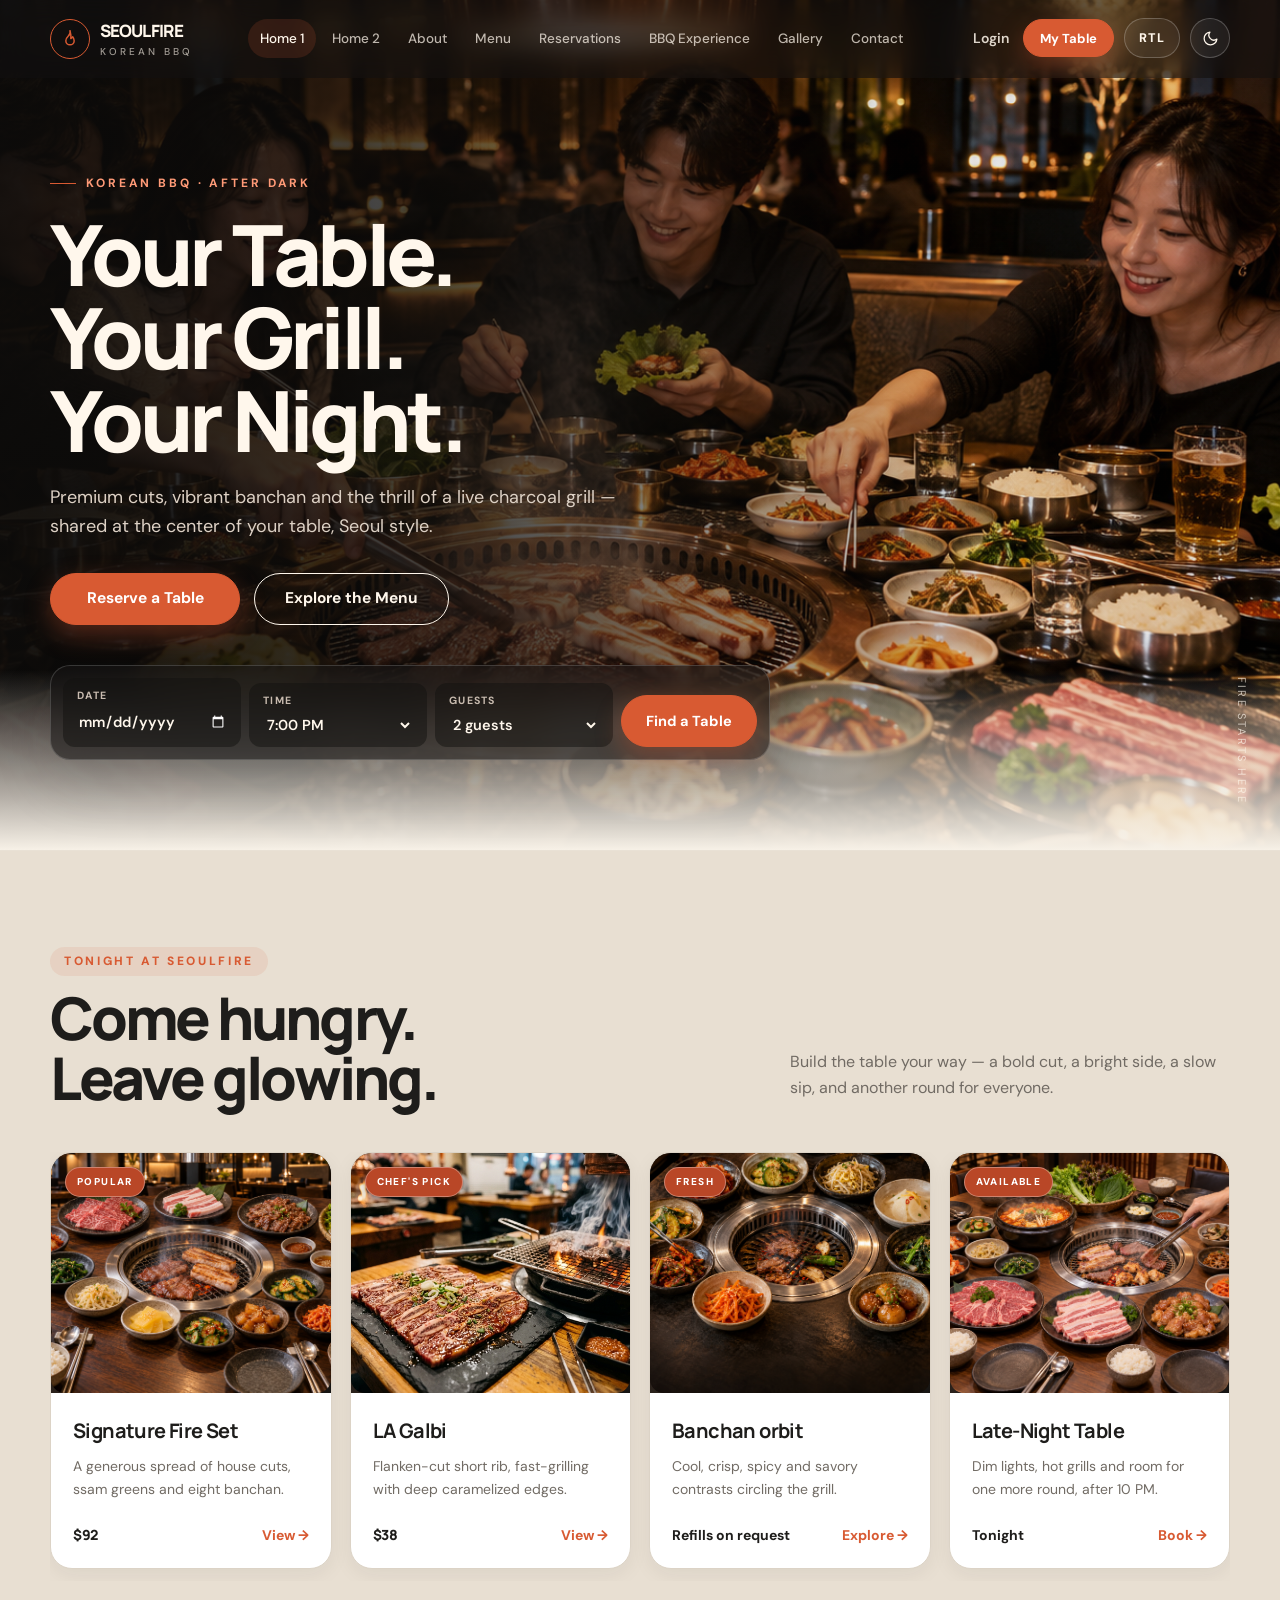
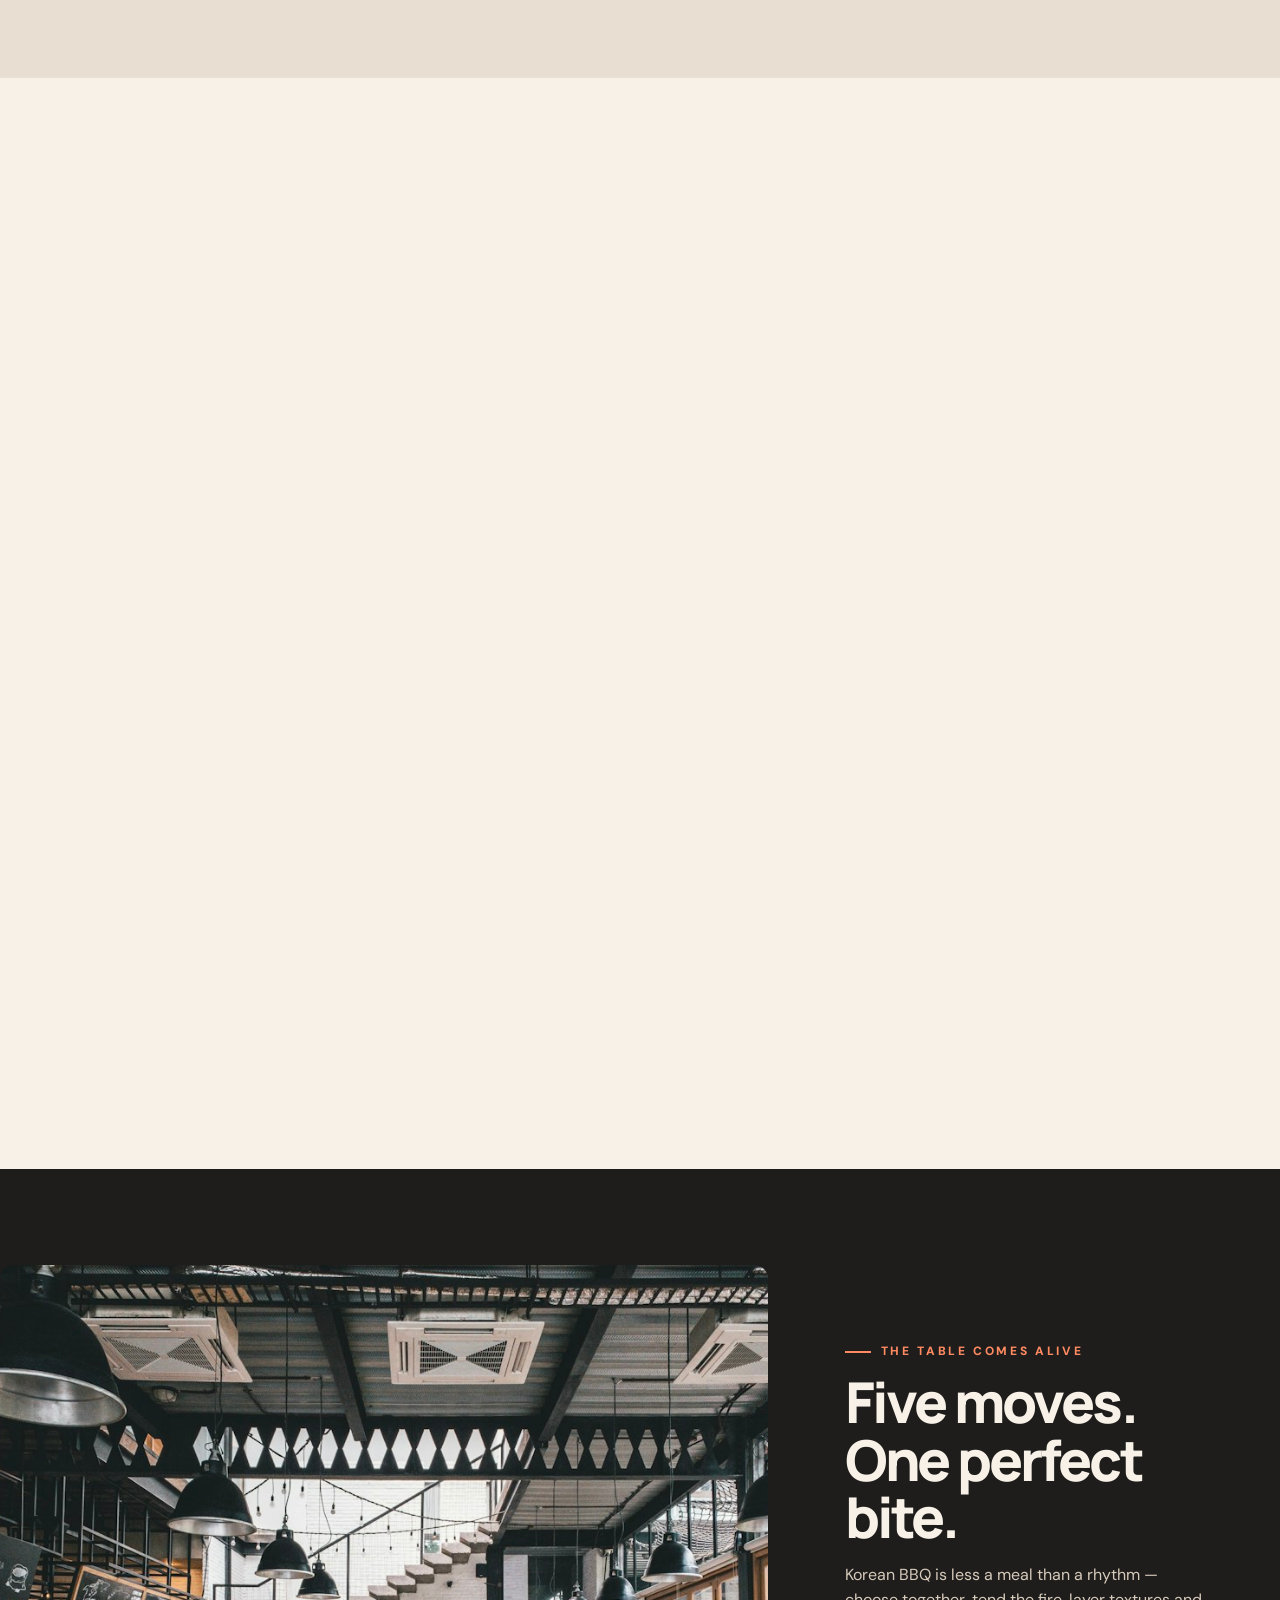
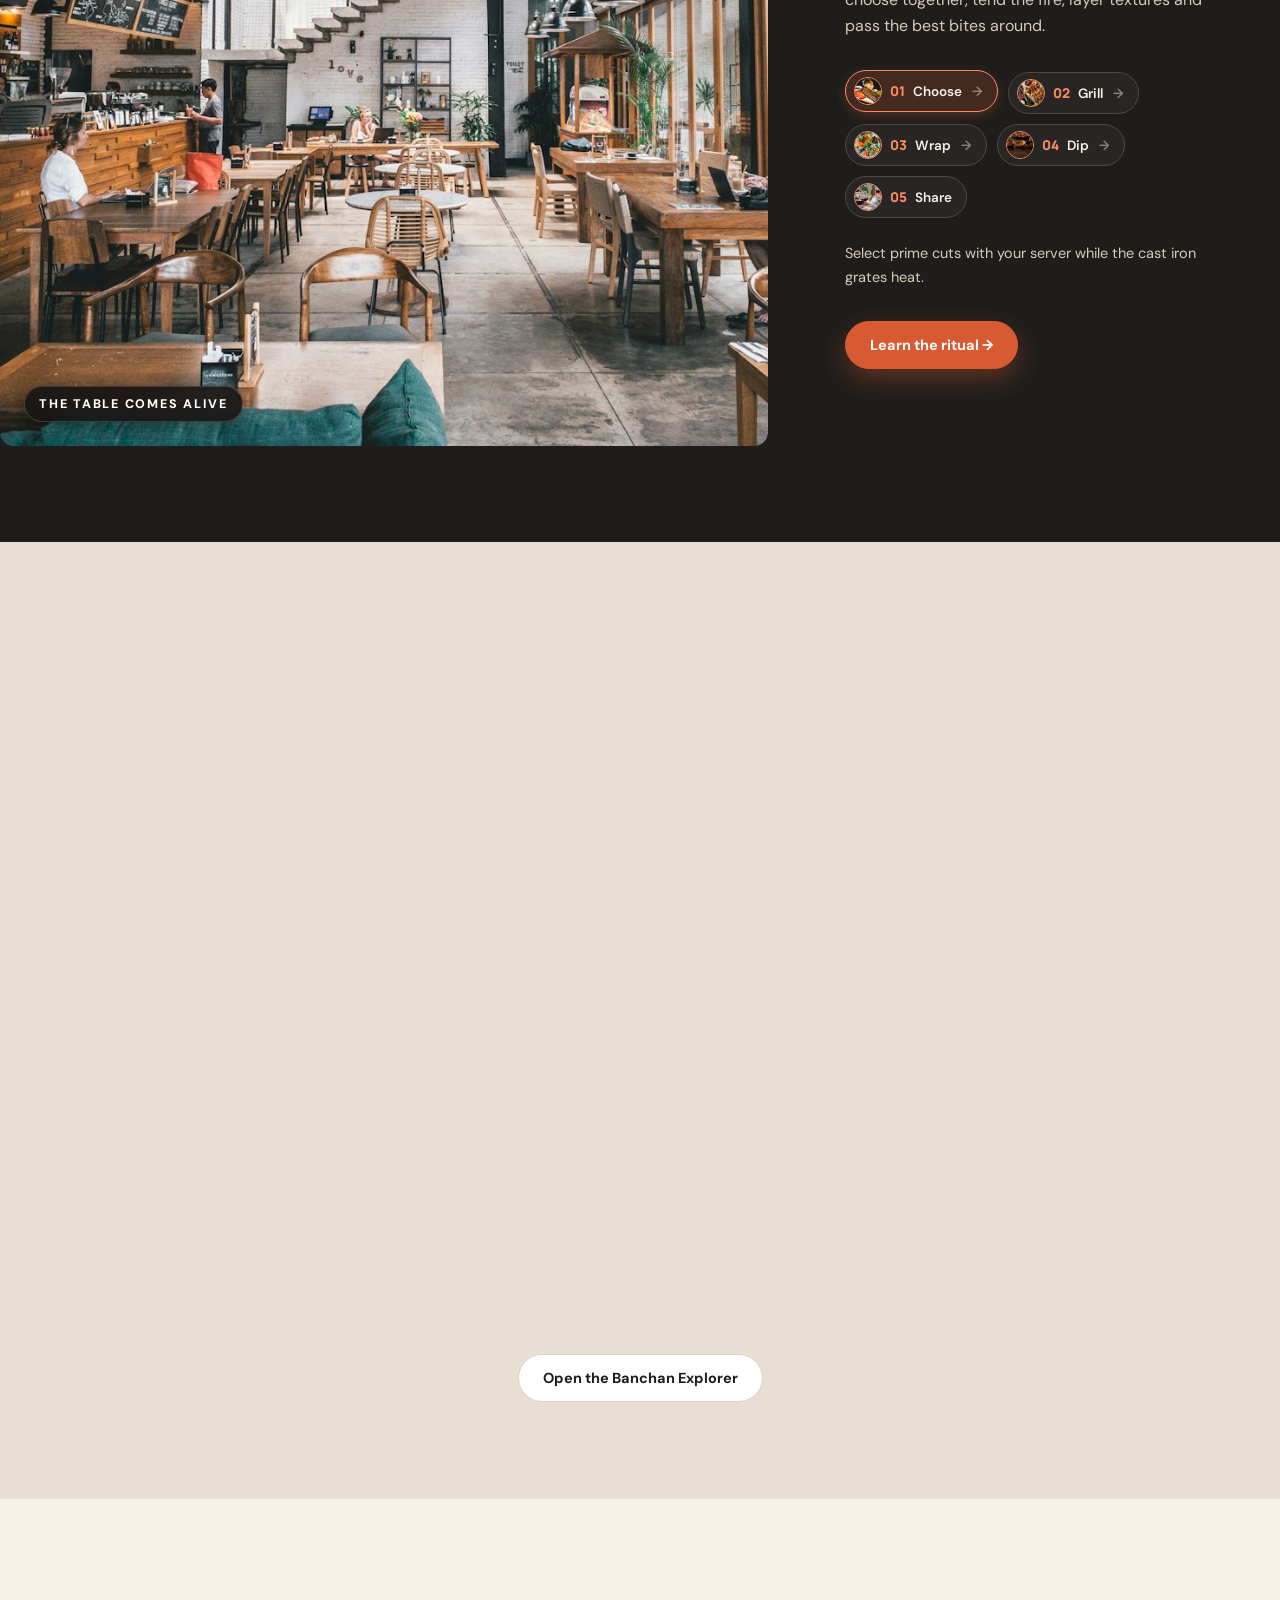
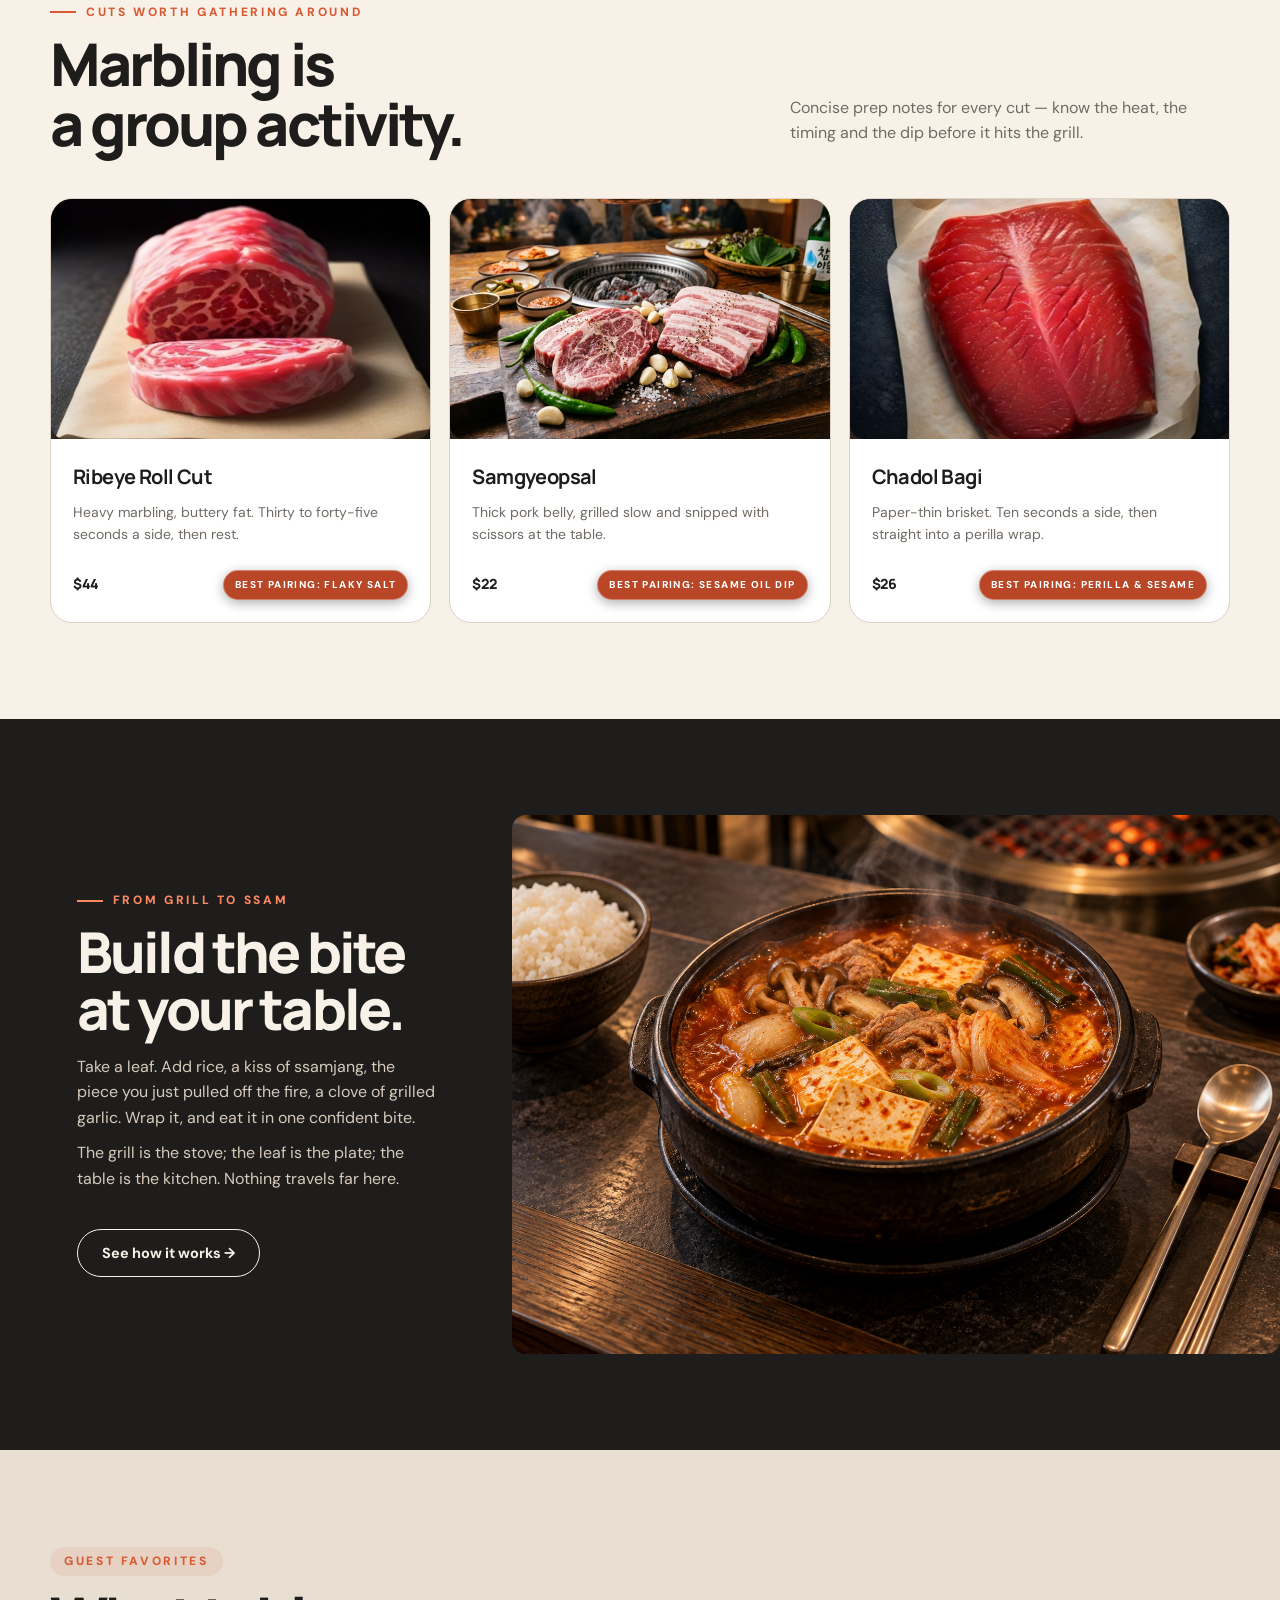
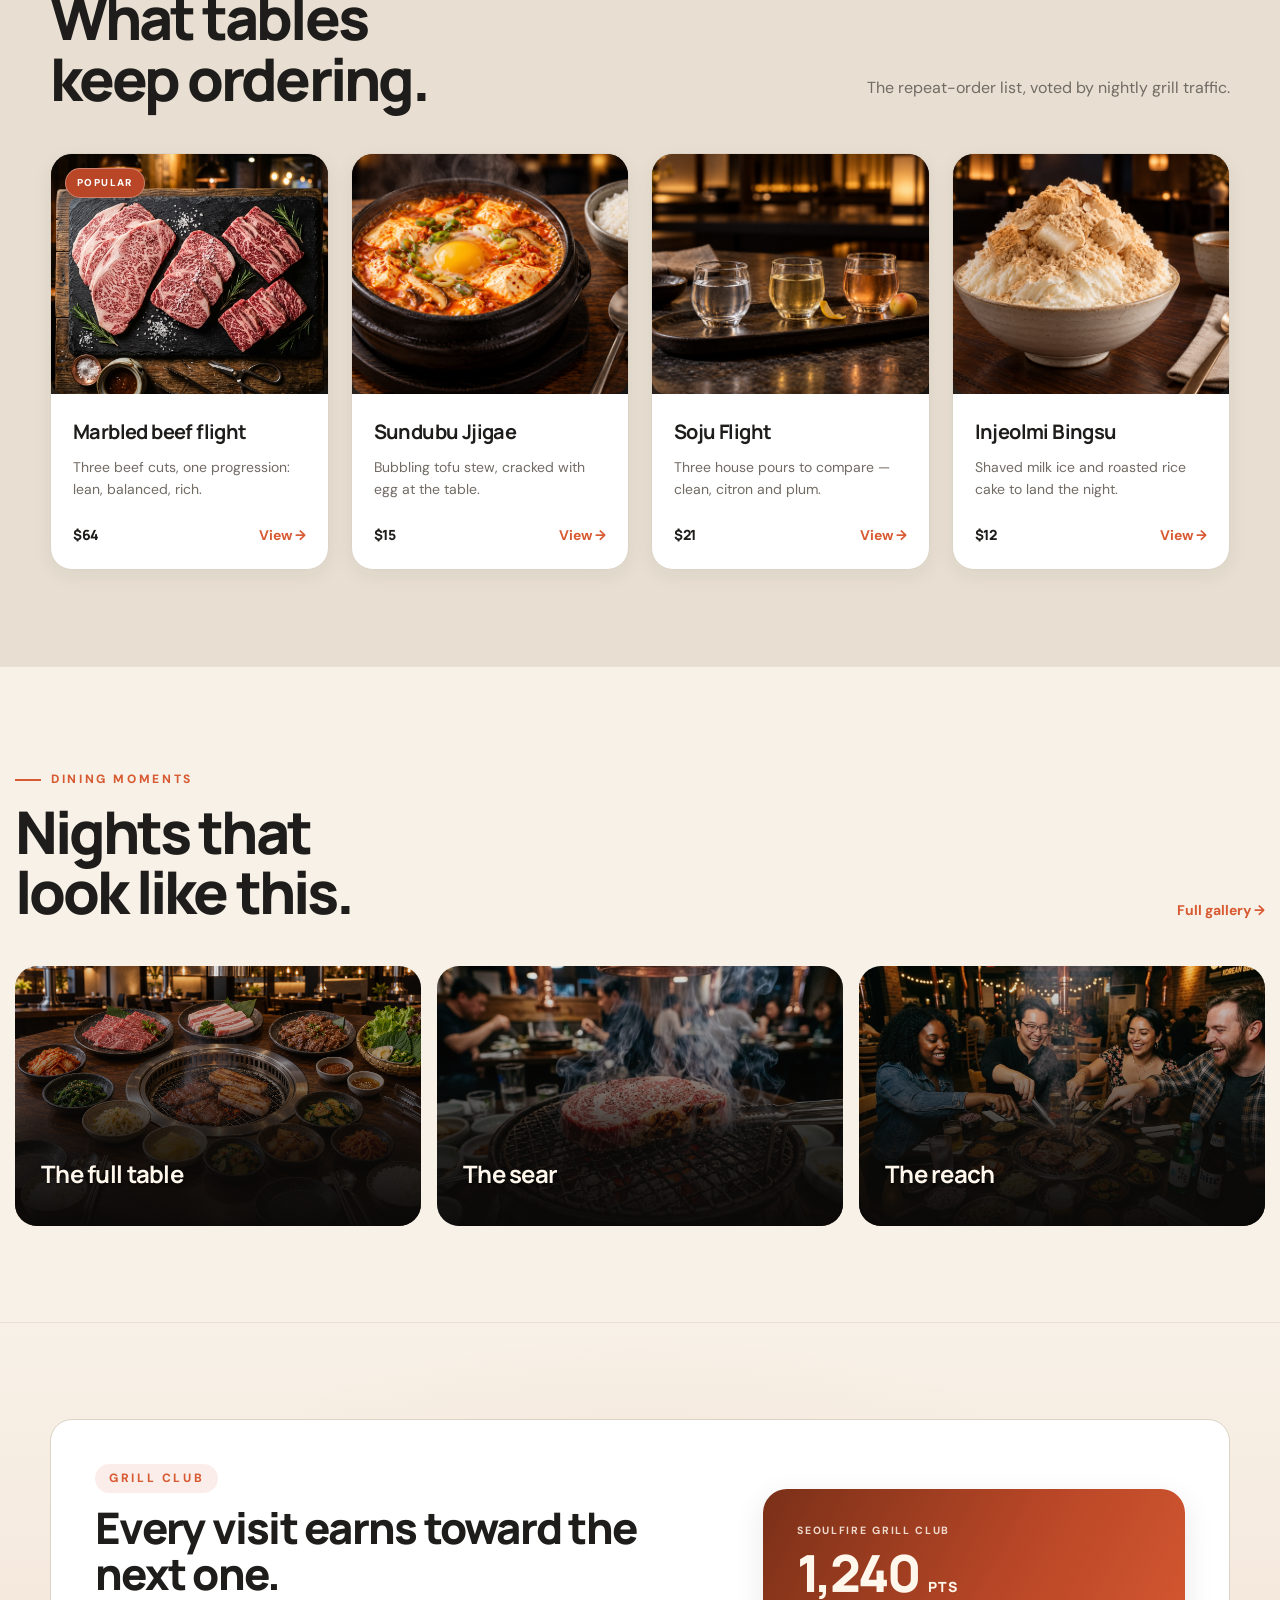
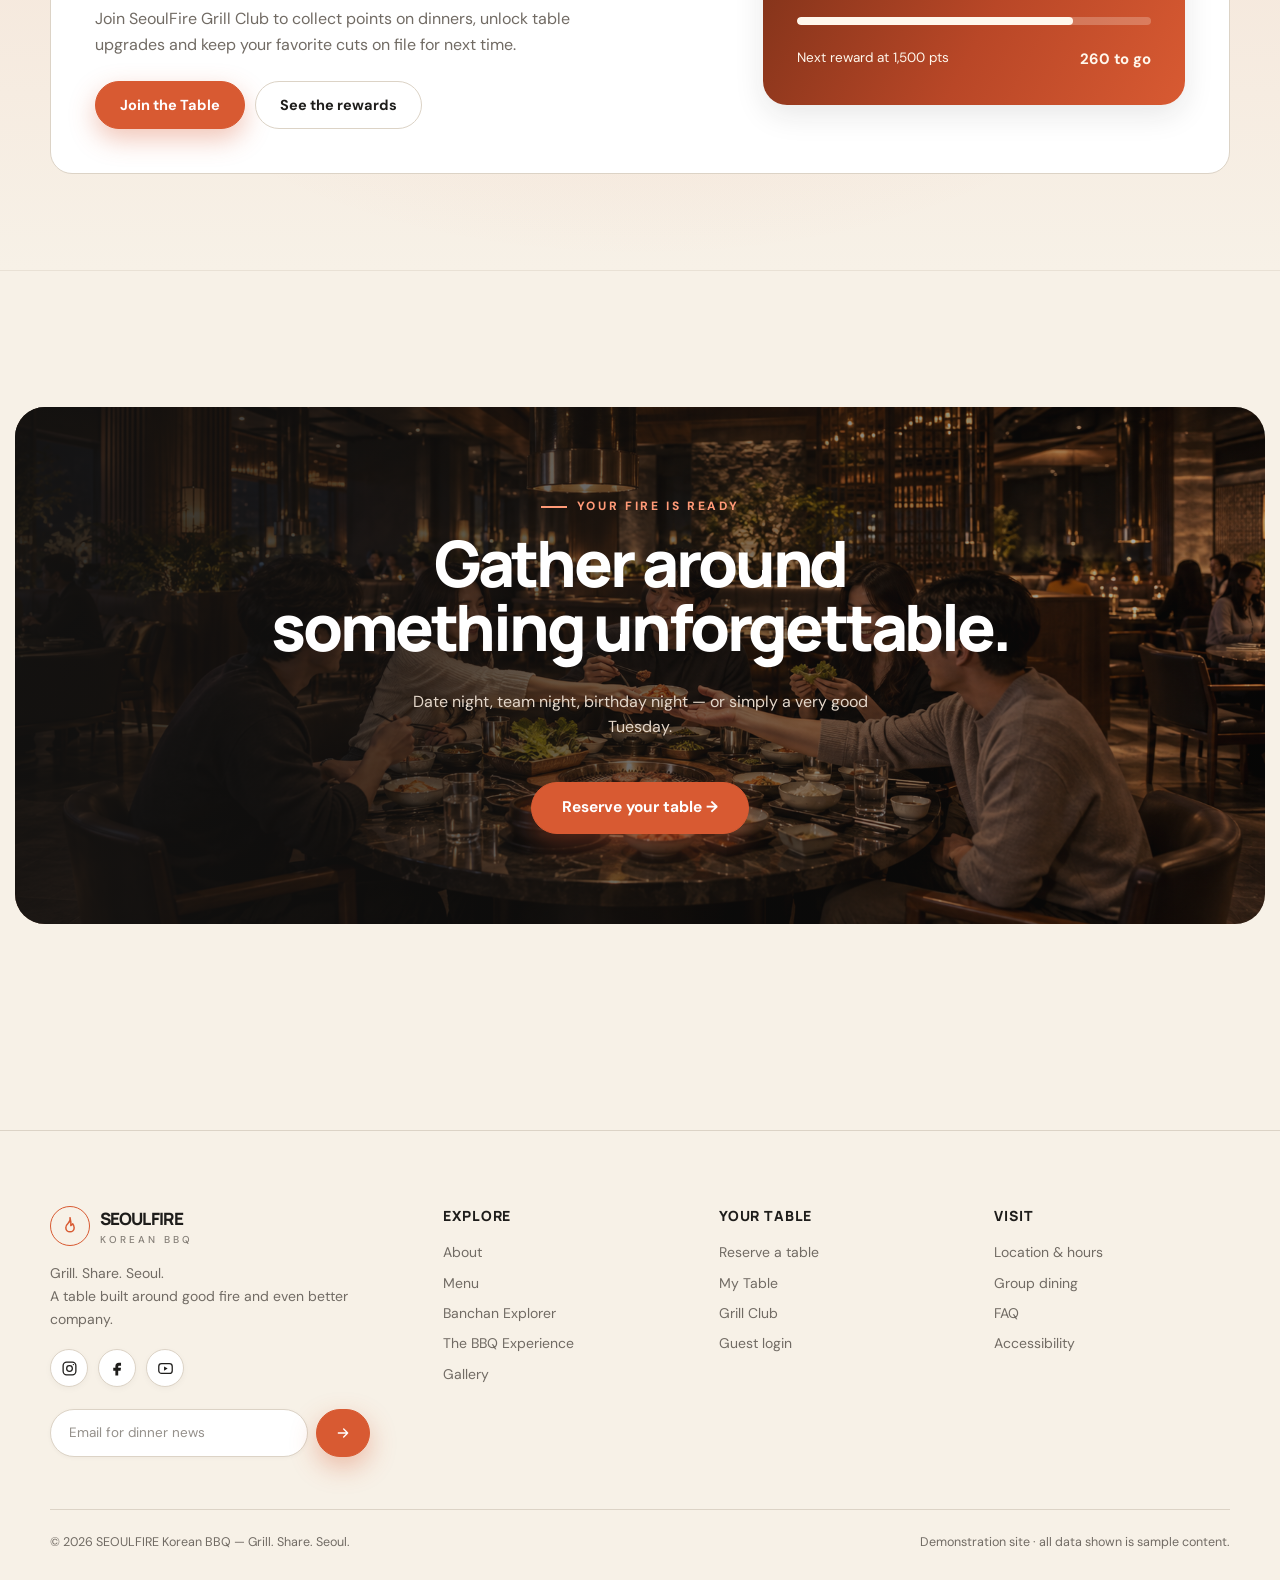
==== index.html @ 813348cc "initial changes committed" ====
<!doctype html>
<html lang="en">

<head>
  <meta charset="utf-8">
  <meta name="viewport" content="width=device-width,initial-scale=1">
  <meta name="theme-color" content="#1E1D1B">
  <title>SEOULFIRE Korean BBQ — Grill. Share. Seoul.</title>
  <meta name="description"
    content="Premium Korean BBQ centered on the fire, the table and the people around it. Reserve your grill table.">
  <meta property="og:title" content="SEOULFIRE Korean BBQ — Your Table. Your Grill. Your Night.">
  <meta property="og:description" content="Premium cuts, vibrant banchan and a live grill at the center of your table.">
  <meta property="og:image" content="assets/images/common/og-cover.jpg">
  <link rel="icon"
    href="data:image/svg+xml,<svg xmlns='http://www.w3.org/2000/svg' viewBox='0 0 100 100'><rect rx='50' width='100' height='100' fill='%231e1d1b'/><text x='50' y='70' font-size='55' text-anchor='middle' fill='%23d85a32'>火</text></svg>">
  <link rel="stylesheet" href="css/main.css">
  <link rel="stylesheet" href="css/header.css">
  <link rel="stylesheet" href="css/buttons.css">
  <link rel="stylesheet" href="css/editorial.css">
  <link rel="stylesheet" href="css/footer.css">
  <link rel="stylesheet" href="css/dark-theme.css">
  <link rel="stylesheet" href="css/rtl.css">
  <link rel="stylesheet" href="css/desktop.css">
  <link rel="stylesheet" href="css/tablet.css">
  <link rel="stylesheet" href="css/mobile.css">
</head>

<body>
  <a class="skip-link" href="#main">Skip to content</a>
  <main id="main">

    <!-- ============ HERO ============ -->
    <section class="hero" style="background-image:url('assets/images/hero/home1.png')">
      <div class="container">
        <div class="hero-content">
          <span class="eyebrow">Korean BBQ · After dark</span>
          <h1>Your Table.<br>Your Grill.<br>Your Night.</h1>
          <p>Premium cuts, vibrant banchan and the thrill of a live charcoal grill — shared at the center of your table,
            Seoul style.</p>
          <div class="hero-buttons">
            <a class="btn btn-primary btn-lg" href="reservations.html">Reserve a Table</a>
            <a class="btn btn-ghost btn-lg" href="menu.html">Explore the Menu</a>
          </div>
          <form class="reserve-bar" action="reservations.html" method="get" aria-label="Quick reservation">
            <label>Date<input type="date" name="date"></label>
            <label>Time<select name="time">
                <option>7:00 PM</option>
                <option>7:30 PM</option>
                <option>8:00 PM</option>
                <option>8:30 PM</option>
                <option>9:00 PM</option>
              </select></label>
            <label>Guests<select name="party">
                <option>2 guests</option>
                <option>3 guests</option>
                <option>4 guests</option>
                <option>6 guests</option>
                <option>8 guests</option>
              </select></label>
            <button class="btn btn-primary" type="submit">Find a Table</button>
          </form>
        </div>
      </div>
      <span class="scroll-note"
        style="position:absolute;right:30px;bottom:46px;writing-mode:vertical-rl;font-size:11px;letter-spacing:.2em;text-transform:uppercase;opacity:.7">Fire
        starts here</span>
    </section>

    <!-- ============ TONIGHT AT SEOULFIRE ============ -->
    <section class="section-alt" id="tonight">
      <div class="container">
        <div class="section-head reveal">
          <div>
            <span class="kicker">Tonight at SeoulFire</span>
            <h2>Come hungry.<br>Leave glowing.</h2>
          </div>
          <p>Build the table your way — a bold cut, a bright side, a slow sip, and another round for everyone.</p>
        </div>
        <div class="rail reveal">
          <article class="card">
            <div class="card-media"><img src="assets/images/home1/tonight-set.jpg" alt="Signature Fire Set on the grill"
                loading="lazy"><span class="badge">Popular</span></div>
            <div class="card-body">
              <h3>Signature Fire Set</h3>
              <p>A generous spread of house cuts, ssam greens and eight banchan.</p>
              <div class="card-meta"><span class="price">$92</span><a class="arrow-link" href="menu.html#sets">View
                  →</a></div>
            </div>
          </article>
          <article class="card">
            <div class="card-media"><img src="assets/images/meat/spec-la-galbi.jpg" alt="LA Galbi short rib"
                loading="lazy"><span class="badge">Chef's pick</span></div>
            <div class="card-body">
              <h3>LA Galbi</h3>
              <p>Flanken-cut short rib, fast-grilling with deep caramelized edges.</p>
              <div class="card-meta"><span class="price">$38</span><a class="arrow-link" href="menu.html#la-galbi">View
                  →</a></div>
            </div>
          </article>
          <article class="card">
            <div class="card-media"><img src="assets/images/pages/orbit.png"
                alt="Banchan orbit around the grill" loading="lazy"><span class="badge">Fresh</span></div>
            <div class="card-body">
              <h3>Banchan orbit</h3>
              <p>Cool, crisp, spicy and savory contrasts circling the grill.</p>
              <div class="card-meta"><span>Refills on request</span><a class="arrow-link"
                  href="menu.html#banchan">Explore →</a></div>
            </div>
          </article>
          <article class="card">
            <div class="card-media"><img src="assets/images/pages/category1_02.png" alt="Late night table set"
                loading="lazy"><span class="badge badge-green">Available</span></div>
            <div class="card-body">
              <h3>Late-Night Table</h3>
              <p>Dim lights, hot grills and room for one more round, after 10 PM.</p>
              <div class="card-meta"><span>Tonight</span><a class="arrow-link" href="reservations.html">Book →</a></div>
            </div>
          </article>
        </div>
      </div>
    </section>

    <!-- ============ CHOOSE YOUR GRILL ============ -->
    <section>
      <div class="container-wide">
        <div class="section-head reveal">
          <div>
            <span class="kicker">Choose your grill</span>
            <h2>Four ways to<br>work the fire.</h2>
          </div>
          <p>Large editorial paths into the menu — pick the lane, we keep the coals coming.</p>
        </div>
        <div class="grid grid-2 reveal" style="gap:16px">
          <a class="tile tile-lg" href="menu.html#beef">
            <img src="assets/images/home1/beef-tile.jpg" alt="Premium beef cuts on a board">
            <div class="tile-body"><span class="badge">Most ordered</span>
              <h3 style="margin-top:10px">Beef</h3>
              <p>LA galbi, ribeye and paper-thin brisket — the cuts people gather around.</p>
            </div>
          </a>
          <a class="tile tile-lg" href="menu.html#pork">
            <img src="assets/images/home1/pork-tile.jpg" alt="Pork belly and collar cuts">
            <div class="tile-body"><span class="badge">Table classic</span>
              <h3 style="margin-top:10px">Pork</h3>
              <p>Thick samgyeopsal, tender moksal and our gochujang-marinated shoulder.</p>
            </div>
          </a>
          <a class="tile" href="menu.html#chicken">
            <img src="assets/images/home1/chicken-seafood.jpg" alt="Marinated chicken thigh">
            <div class="tile-body">
              <h3>Chicken &amp; Seafood</h3>
              <p>Soy-pear chicken and salted shrimp for the pace-changers.</p>
            </div>
          </a>
          <a class="tile" href="menu.html#sets">
            <img src="assets/images/home1/sets-tile.jpg" alt="Family BBQ set spread">
            <div class="tile-body">
              <h3>BBQ Sets</h3>
              <p>Cover the whole table in one move — sets for two through ten.</p>
            </div>
          </a>
        </div>
      </div>
    </section>

    <!-- ============ THE TABLE COMES ALIVE ============ -->
    <section class="editorial" id="table-alive-section">
      <div class="editorial-media">
        <img id="table-alive-img" src="assets/images/home1/table-alive.jpg"
          alt="The table comes alive — guests grilling together around a shared table" loading="lazy">
        <div class="editorial-badge">
          <span class="badge badge-gold" id="table-alive-badge">The Table Comes Alive</span>
        </div>
      </div>
      <div class="editorial-copy">
        <span class="kicker">The table comes alive</span>
        <h2>Five moves.<br>One perfect bite.</h2>
        <p>Korean BBQ is less a meal than a rhythm — choose together, tend the fire, layer textures and pass the best
          bites around.</p>
        <div class="steps-flow" role="tablist" aria-label="Five moves of Korean BBQ">
          <button type="button" class="step-chip active" data-img="assets/images/home1/step-01-choose.jpg" data-badge="01 · Choose Your Cuts" aria-label="Move 1: Choose">
            <img src="assets/images/home1/step-01-choose.jpg" class="step-chip-thumb" alt="Choose">
            <b>01</b>Choose
          </button>
          <button type="button" class="step-chip" data-img="assets/images/home1/step-02-grill.jpg" data-badge="02 · Grill on the Fire" aria-label="Move 2: Grill">
            <img src="assets/images/home1/step-02-grill.jpg" class="step-chip-thumb" alt="Grill">
            <b>02</b>Grill
          </button>
          <button type="button" class="step-chip" data-img="assets/images/home1/step-03-wrap.jpg" data-badge="03 · Build Your Ssam" aria-label="Move 3: Wrap">
            <img src="assets/images/home1/step-03-wrap.jpg" class="step-chip-thumb" alt="Wrap">
            <b>03</b>Wrap
          </button>
          <button type="button" class="step-chip" data-img="assets/images/pages/House%20Sauces.png" data-badge="04 · House Dipping Sauces" aria-label="Move 4: Dip">
            <img src="assets/images/pages/House%20Sauces.png" class="step-chip-thumb" alt="House dipping sauces">
            <b>04</b>Dip
          </button>
          <button type="button" class="step-chip" data-img="assets/images/home1/step-05-share.jpg" data-badge="05 · Share the Feast" aria-label="Move 5: Share">
            <img src="assets/images/home1/step-05-share.jpg" class="step-chip-thumb" alt="Share">
            <b>05</b>Share
          </button>
        </div>
        <p class="ritual-step-caption" id="table-alive-caption" style="margin-top:16px;font-size:14.5px;color:#D6CABB;min-height:22px">
          Select prime cuts with your server while the cast iron grates heat.
        </p>
        <div style="margin-top:22px"><a class="btn btn-primary" href="experience.html">Learn the ritual →</a></div>
      </div>
    </section>

    <!-- ============ MEET THE BANCHAN ============ -->
    <section class="section-alt" id="banchan-teaser">
      <div class="container">
        <div class="section-head reveal">
          <div>
            <span class="kicker">Meet the banchan</span>
            <h2>Small dishes.<br>Big conversation.</h2>
          </div>
          <p>Every side changes the next bite — refresh, contrast, layer, and return to the grill.</p>
        </div>
        <div class="grid banchan-grid reveal">
          <a class="tile banchan-feature" href="menu.html#banchan">
            <img src="assets/images/banchan/banchan-big.jpg" alt="Napa kimchi in a ceramic dish">
            <div class="tile-body">
              <h3>Kimchi, three ferments</h3>
              <p>Napa, radish and cucumber — bright, deep and alive.</p>
            </div>
          </a>
          <a class="tile" href="menu.html#banchan">
            <img src="assets/images/banchan/banchan-greens.jpg" alt="Sesame spinach side dish">
            <div class="tile-body">
              <h3>Sesame greens</h3>
              <p>Toasty, mellow, quietly essential.</p>
            </div>
          </a>
          <a class="tile" href="menu.html#banchan">
            <img src="assets/images/banchan/banchan-radish.jpg" alt="Pickled radish cubes">
            <div class="tile-body">
              <h3>Pickled radish</h3>
              <p>The cold reset between cuts.</p>
            </div>
          </a>
          <a class="tile banchan-wide" href="menu.html#banchan">
            <img src="assets/images/pages/ssam_greens_sauces.png" alt="Ssam greens and house sauces board">
            <div class="tile-body">
              <h3>Ssam greens &amp; house sauces</h3>
              <p>Red leaf, perilla, ssamjang and sesame oil — the wrap station lives at your table.</p>
            </div>
          </a>
        </div>
        <div style="text-align:center;margin-top:34px"><a class="btn btn-outline" href="menu.html#banchan">Open the
            Banchan Explorer</a></div>
      </div>
    </section>

    <!-- ============ CUTS WORTH GATHERING AROUND ============ -->
    <section>
      <div class="container">
        <div class="section-head reveal">
          <div>
            <span class="kicker">Cuts worth gathering around</span>
            <h2>Marbling is<br>a group activity.</h2>
          </div>
          <p>Concise prep notes for every cut — know the heat, the timing and the dip before it hits the grill.</p>
        </div>
        <div class="grid grid-3 reveal">
          <a class="card" href="menu.html#ribeye">
            <div class="card-media"><img src="assets/images/home1/cut-ribeye.jpg"
                alt="Ribeye roll cut with heavy marbling" loading="lazy"></div>
            <div class="card-body">
              <h3>Ribeye Roll Cut</h3>
              <p>Heavy marbling, buttery fat. Thirty to forty-five seconds a side, then rest.</p>
              <div class="card-meta"><span class="price">$44</span><span class="badge">Best pairing: flaky salt</span>
              </div>
            </div>
          </a>
          <a class="card" href="menu.html#samgyeopsal">
            <div class="card-media"><img src="assets/images/home1/cut-belly.jpg" alt="Thick cut pork belly"
                loading="lazy"></div>
            <div class="card-body">
              <h3>Samgyeopsal</h3>
              <p>Thick pork belly, grilled slow and snipped with scissors at the table.</p>
              <div class="card-meta"><span class="price">$22</span><span class="badge">Best pairing: sesame oil
                  dip</span></div>
            </div>
          </a>
          <a class="card" href="menu.html#chadol">
            <div class="card-media"><img src="assets/images/home1/cut-chadol.jpg" alt="Paper thin beef brisket"
                loading="lazy"></div>
            <div class="card-body">
              <h3>Chadol Bagi</h3>
              <p>Paper-thin brisket. Ten seconds a side, then straight into a perilla wrap.</p>
              <div class="card-meta"><span class="price">$26</span><span class="badge">Best pairing: perilla &amp;
                  sesame</span></div>
            </div>
          </a>
        </div>
      </div>
    </section>

    <!-- ============ FROM GRILL TO SSAM ============ -->
    <section class="editorial flip">
      <div class="editorial-media"><img src="assets/images/pages/One_Pot_per_Table.png"
          alt="One pot served at the center of a Korean BBQ table" loading="lazy"></div>
      <div class="editorial-copy">
        <span class="kicker">From grill to ssam</span>
        <h2>Build the bite<br>at your table.</h2>
        <p>Take a leaf. Add rice, a kiss of ssamjang, the piece you just pulled off the fire, a clove of grilled garlic.
          Wrap it, and eat it in one confident bite.</p>
        <p>The grill is the stove; the leaf is the plate; the table is the kitchen. Nothing travels far here.</p>
        <div style="margin-top:28px"><a class="btn btn-ghost" href="experience.html">See how it works →</a></div>
      </div>
    </section>

    <!-- ============ GUEST FAVORITES ============ -->
    <section class="section-alt" id="favorites">
      <div class="container">
        <div class="section-head reveal">
          <div>
            <span class="kicker">Guest favorites</span>
            <h2>What tables<br>keep ordering.</h2>
          </div>
          <p>The repeat-order list, voted by nightly grill traffic.</p>
        </div>
        <div class="grid grid-4 reveal">
          <article class="card">
            <div class="card-media"><img src="assets/images/home1/fav-beef.jpg" alt="Grilled marbled beef"
                loading="lazy"><span class="badge">Popular</span></div>
            <div class="card-body">
              <h3>Marbled beef flight</h3>
              <p>Three beef cuts, one progression: lean, balanced, rich.</p>
              <div class="card-meta"><span class="price">$64</span><a class="arrow-link" href="menu.html#beef">View
                  →</a></div>
            </div>
          </article>
          <article class="card">
            <div class="card-media"><img src="assets/images/pages/sundubu_Jjigae.png" alt="Bubbling sundubu jjigae"
                loading="lazy"></div>
            <div class="card-body">
              <h3>Sundubu Jjigae</h3>
              <p>Bubbling tofu stew, cracked with egg at the table.</p>
              <div class="card-meta"><span class="price">$15</span><a class="arrow-link" href="menu.html#soups">View
                  →</a></div>
            </div>
          </article>
          <article class="card">
            <div class="card-media"><img src="assets/images/pages/Soj_ Flight.png" alt="Soju flight and makgeolli"
                loading="lazy"></div>
            <div class="card-body">
              <h3>Soju Flight</h3>
              <p>Three house pours to compare — clean, citron and plum.</p>
              <div class="card-meta"><span class="price">$21</span><a class="arrow-link" href="menu.html#drinks">View
                  →</a></div>
            </div>
          </article>
          <article class="card">
            <div class="card-media"><img src="assets/images/pages/Injeolmi_Bingsu.png" alt="Injeolmi bingsu shaved ice"
                loading="lazy"></div>
            <div class="card-body">
              <h3>Injeolmi Bingsu</h3>
              <p>Shaved milk ice and roasted rice cake to land the night.</p>
              <div class="card-meta"><span class="price">$12</span><a class="arrow-link" href="menu.html#desserts">View
                  →</a></div>
            </div>
          </article>
        </div>
      </div>
    </section>

    <!-- ============ DINING MOMENTS ============ -->
    <section>
      <div class="container-wide">
        <div class="section-head reveal">
          <div>
            <span class="kicker">Dining moments</span>
            <h2>Nights that<br>look like this.</h2>
          </div>
          <a class="arrow-link" href="gallery.html">Full gallery →</a>
        </div>
        <div class="grid grid-3 reveal" style="gap:16px">
          <a class="tile" href="gallery.html"><img src="assets/images/pages/full_table.png"
              alt="Overhead communal feast">
            <div class="tile-body">
              <h3>The full table</h3>
            </div>
          </a>
          <a class="tile" href="gallery.html"><img src="assets/images/pages/the_sear.png"
              alt="Macro sear on the grill">
            <div class="tile-body">
              <h3>The sear</h3>
            </div>
          </a>
          <a class="tile" href="gallery.html"><img src="assets/images/pages/the_reach.png"
              alt="Friends reaching toward the grill">
            <div class="tile-body">
              <h3>The reach</h3>
            </div>
          </a>
        </div>
      </div>
    </section>

    <!-- ============ LOYALTY TEASER ============ -->
    <section class="section-highlight" id="loyalty-teaser">
      <div class="container">
        <div class="panel reveal"
          style="display:grid;grid-template-columns:1.2fr .8fr;gap:36px;align-items:center;padding:44px">
          <div>
            <span class="kicker">Grill Club</span>
            <h2 style="font:800 clamp(1.8rem,3.4vw,2.9rem)/1.05 'Manrope';letter-spacing:-.04em;margin:12px 0 10px">
              Every visit earns toward the next one.</h2>
            <p style="color:var(--muted);max-width:480px;margin:0">Join SeoulFire Grill Club to collect points on
              dinners, unlock table upgrades and keep your favorite cuts on file for next time.</p>
            <div style="display:flex;gap:10px;margin-top:24px;flex-wrap:wrap">
              <a class="btn btn-primary" href="register.html">Join the Table</a>
              <a class="btn btn-outline" href="dashboard.html#loyalty">See the rewards</a>
            </div>
          </div>
          <div class="loyalty-card" style="background:linear-gradient(118deg,#7A3018,#B94727 55%,#D85A32)">
            <small>SeoulFire Grill Club</small>
            <div class="pts">1,240 <span style="font-size:14px;letter-spacing:.08em">PTS</span></div>
            <div class="tier-meter" style="margin-top:18px"><i style="width:78%"></i></div>
            <div class="row"><span>Next reward at 1,500 pts</span><b>260 to go</b></div>
          </div>
        </div>
      </div>
    </section>

    <!-- ============ FULL-WIDTH CTA ============ -->
    <section>
      <div class="cta"
        style="margin:40px auto 0;width:min(1320px,calc(100% - 30px));border-radius:30px;padding:90px 7%;color:#fff;position:relative;isolation:isolate;background:url('assets/images/cta/hero-cta.png') center/cover">
        <div
          style="position:absolute;inset:0;z-index:-1;background:linear-gradient(90deg,rgba(19,18,17,.9),rgba(19,18,17,.3))">
        </div>
        <span class="kicker" style="color:#FF9A77">Your fire is ready</span>
        <h2 style="font:800 clamp(2.2rem,5vw,4.4rem)/1 'Manrope';letter-spacing:-.05em;margin:14px 0">Gather
          around<br>something unforgettable.</h2>
        <p style="max-width:500px;color:#E4D7CA">Date night, team night, birthday night — or simply a very good Tuesday.
        </p>
        <a class="btn btn-primary btn-lg" href="reservations.html" style="margin-top:26px">Reserve your table →</a>
      </div>
    </section>

  </main>
  <script src="js/data.js"></script>
  <script src="js/main.js"></script>
</body>

</html>
---- css/main.css ----
/* ==========================================================================
   SEOULFIRE Korean BBQ — main.css
   Tokens, base, header, buttons, badges, cards, heroes, sections, forms,
   footer, dashboard shell, auth shell, gallery, lightbox.
   Page-specific styles live in their own css files.
   ========================================================================== */

@import url('https://fonts.googleapis.com/css2?family=DM+Sans:ital,opsz,wght@0,9..40,100..1000;1,9..40,100..1000&family=Manrope:wght@500;600;700;800&display=swap');

/* ---------------- tokens ---------------- */
:root {
  --charcoal: #1E1D1B;
  --ember: #D85A32;
  --ember-hover: #B94727;
  --cream: #F7F1E7;
  --stone: #E8DFD2;
  --warm-gray: #716B64;
  --white: #FFFFFF;

  --bg: var(--cream);
  --surface: var(--stone);
  --card: #FFFFFF;
  --ink: var(--charcoal);
  --muted: var(--warm-gray);
  --line: #DCD3C6;
  --line-soft: #E9E1D5;
  --flame: #FF8A61;

  --radius: 22px;
  --radius-sm: 14px;
  --shadow: 0 24px 60px rgba(30, 29, 27, .14);
  --shadow-sm: 0 10px 30px rgba(30, 29, 27, .10);
  --nav-h: 78px;
  --ease: cubic-bezier(.22, .8, .28, 1);
}

body.dark {
  --bg: #11100F;
  --surface: #1D1A17;
  --card: #1C1916;
  --ink: #FFF7EC;
  --muted: #D3C8BD;
  --line: #3D362F;
  --line-soft: #302A24;
  --shadow: 0 24px 60px rgba(0, 0, 0, .5);
  --shadow-sm: 0 10px 30px rgba(0, 0, 0, .4);
  color-scheme: dark;
}

/* ---------------- base ---------------- */
* { box-sizing: border-box; }
html { scroll-behavior: smooth; }
[id] { scroll-margin-top: calc(var(--nav-h) + 20px); }
body {
  margin: 0;
  background: var(--bg);
  color: var(--ink);
  font-family: 'DM Sans', system-ui, sans-serif;
  line-height: 1.6;
  -webkit-font-smoothing: antialiased;
}
img, svg { max-width: 100%; display: block; }
main img { border-radius: var(--radius-sm); }
a { color: inherit; text-decoration: none; }
button, input, select, textarea { font: inherit; }
h1, h2, h3, h4 { font-family: 'Manrope', sans-serif; letter-spacing: -.03em; }
.container { width: min(1180px, calc(100% - 40px)); margin: auto; }
.container-wide { width: min(1320px, calc(100% - 30px)); margin: auto; }
.skip-link {
  position: absolute; left: -9999px; top: 0; z-index: 100;
  background: var(--charcoal); color: #fff; padding: 10px 16px; border-radius: 0 0 10px 0;
}
.skip-link:focus { left: 0; }

/* ---------------- header ---------------- */
.nav {
  position: fixed; inset: 0 0 auto; z-index: 60; height: var(--nav-h);
  display: flex; align-items: center;
  background: rgba(19, 18, 17, .55);
  backdrop-filter: blur(14px); -webkit-backdrop-filter: blur(14px);
  border-bottom: 1px solid transparent;
  color: #FFF7EC;
  transition: background .3s var(--ease), border-color .3s var(--ease), height .3s var(--ease);
}
.nav.scrolled {
  background: rgba(19, 18, 17, .92);
  border-bottom-color: rgba(255, 255, 255, .08);
  height: 66px;
}
body.dash-page .nav,
body.auth-page .nav { position: sticky; }
.nav .container { display: flex; align-items: center; gap: 22px; }
.brand { display: flex; align-items: center; gap: 10px; font-family: 'Manrope'; font-weight: 800; font-size: 17px; letter-spacing: -.04em; white-space: nowrap; color: #FFF7EC; }
.brand small { display: block; font-family: 'DM Sans'; font-weight: 500; font-size: 10px; letter-spacing: .3em; text-transform: uppercase; opacity: .6; }
.brand-mark {
  width: 40px; height: 40px; border: 1.5px solid var(--ember); border-radius: 50%;
  display: grid; place-items: center; color: var(--ember); flex: none;
}
.brand-mark svg { width: 20px; height: 20px; }
.links { display: flex; gap: 4px; margin: auto; font-size: 13.5px; font-weight: 500; }
.links a { opacity: .72; padding: 9px 12px; border-radius: 99px; transition: .2s; }
.links a:hover { opacity: 1; color: var(--flame); }
.links a.active { opacity: 1; color: #FFF7EC; background: rgba(216, 90, 50, .16); }
.actions { display: flex; align-items: center; gap: 10px; flex: none; }
.login-link { font-weight: 600; font-size: 14px; padding: 9px 4px; opacity: .85; }
.login-link:hover { opacity: 1; color: var(--flame); }
.icon-btn {
  border: 1px solid rgba(255, 255, 255, .22); background: rgba(255, 255, 255, .06);
  color: inherit; border-radius: 50%; width: 40px; height: 40px; flex: none;
  display: grid; place-items: center; cursor: pointer; transition: .2s;
}
.icon-btn:hover { border-color: var(--ember); color: var(--flame); }
.icon-btn svg { width: 17px; height: 17px; }
.menu-btn { display: none; }
.mobile-menu-actions { display: none; }

/* mobile nav drawer */
.links.open {
  display: flex; position: absolute; top: var(--nav-h); left: 0; right: 0;
  background: rgba(19, 18, 17, .98); backdrop-filter: blur(20px);
  padding: 18px 26px 26px; flex-direction: column; gap: 2px;
  border-bottom: 1px solid rgba(255, 255, 255, .08); box-shadow: var(--shadow);
}
.links.open a { padding: 12px 10px; font-size: 15px; border-radius: 12px; }

/* ---------------- buttons ---------------- */
.btn {
  display: inline-flex; align-items: center; justify-content: center; gap: 9px;
  border: 1.5px solid transparent; border-radius: 999px; padding: 0 24px;
  height: 48px; min-height: 48px; box-sizing: border-box;
  font-weight: 700; font-size: 14.5px; cursor: pointer; transition: .22s var(--ease);
  line-height: 1; white-space: nowrap; text-decoration: none;
}
.btn svg { width: 16px; height: 16px; flex: none; }
.btn-primary { background: var(--ember); border-color: var(--ember); color: #fff; box-shadow: 0 10px 26px rgba(216, 90, 50, .35); }
.btn-primary:hover { background: var(--ember-hover); border-color: var(--ember-hover); transform: translateY(-2px); box-shadow: 0 14px 30px rgba(185, 71, 39, .4); }
.btn-ghost { border-color: currentColor; background: transparent; color: inherit; }
.btn-ghost:hover { background: rgba(255, 255, 255, .08); transform: translateY(-2px); }
.btn-dark { background: var(--charcoal); border-color: var(--charcoal); color: var(--cream); }
body.dark .btn-dark { background: var(--card); color: var(--ink); border-color: var(--line); }
.btn-light { background: var(--cream); border-color: var(--cream); color: var(--charcoal); }
.btn-light:hover { background: #fff; border-color: #fff; transform: translateY(-2px); }
.btn-lg { height: 52px; min-height: 52px; padding: 0 30px; font-size: 15.5px; }
.btn-sm { height: 38px; min-height: 38px; padding: 0 16px; font-size: 13px; }
.btn-block { width: 100%; display: flex; }
.btn:disabled { opacity: .5; cursor: not-allowed; transform: none; }
.btn:focus-visible, a:focus-visible, .icon-btn:focus-visible, .lang-pill:focus-visible { outline: 2px solid var(--ember); outline-offset: 2px; }

/* text link with arrow */
.arrow-link { font-weight: 700; font-size: 14px; display: inline-flex; align-items: center; gap: 7px; color: var(--ember); }
body.dark .arrow-link { color: var(--flame); }
.arrow-link svg { width: 15px; height: 15px; transition: transform .2s; }
.arrow-link:hover svg { transform: translateX(4px); }
[dir=rtl] .arrow-link:hover svg { transform: scaleX(-1); }
.content-actions { display: flex; align-items: center; flex-wrap: wrap; gap: 12px; margin-top: 28px; }
.loyalty-card {
  position: relative;
  isolation: isolate;
  overflow: hidden;
  padding: clamp(24px, 3vw, 34px);
  border-radius: 24px;
  color: #FFF7EC;
  box-shadow: var(--shadow-sm);
}
.loyalty-card small { display: block; font-size: 10.5px; font-weight: 700; letter-spacing: .16em; text-transform: uppercase; opacity: .85; }
.loyalty-card .pts { margin-top: 8px; font: 800 clamp(2.4rem, 4vw, 3.4rem)/1 'Manrope'; letter-spacing: -.04em; }
.loyalty-card .row { display: flex; justify-content: space-between; gap: 18px; margin-top: 22px; font-size: 13.5px; }
.loyalty-card .row b { font-size: 15px; white-space: nowrap; }
.tier-meter { height: 8px; overflow: hidden; border-radius: 99px; background: rgba(255, 247, 236, .25); }
.tier-meter i { display: block; height: 100%; border-radius: inherit; background: #FFF7EC; }
.brand-story-copy { align-self: stretch; display: flex; flex-direction: column; justify-content: center; }
.brand-story-media { align-self: stretch; min-height: 420px; }
.brand-story-media img { width: 100%; height: 100%; object-fit: cover; border-radius: var(--radius); box-shadow: var(--shadow-sm); }
.brand-details { display: grid; grid-template-columns: repeat(3, minmax(0, 1fr)); gap: 10px; margin-top: 22px; }
.brand-details > div { padding: 14px; border: 1px solid var(--line); border-radius: var(--radius-sm); background: var(--card); }
.brand-details strong, .brand-details span { display: block; }
.brand-details strong { font: 700 13px/1.25 'Manrope'; color: var(--ink); }
.brand-details span { margin-top: 5px; color: var(--muted); font-size: 11.5px; line-height: 1.35; }

/* ---------------- badges ---------------- */
.badge {
  display: inline-block; width: fit-content;
  font-size: 10px; font-weight: 800; letter-spacing: .14em; text-transform: uppercase;
  background: #B94727; color: #FFFFFF;
  border: 1px solid rgba(255, 255, 255, .32); border-radius: 99px; padding: 6px 11px;
  box-shadow: 0 3px 12px rgba(0, 0, 0, .32);
  text-shadow: none;
}
body.dark .badge { background: #E7663F; border-color: rgba(255, 255, 255, .4); color: #FFFFFF; }
.badge-green, .badge-neutral, .badge-gold { background: #B94727; border-color: rgba(255, 255, 255, .32); color: #FFFFFF; }
body.dark .badge-green, body.dark .badge-neutral, body.dark .badge-gold { background: #E7663F; border-color: rgba(255, 255, 255, .4); color: #FFFFFF; }

/* ---------------- heroes ---------------- */
.hero {
  height: 850px;
  min-height: 850px;
  box-sizing: border-box;
  color: #FFF7EC;
  display: flex;
  align-items: flex-end;
  padding: 140px 0 64px;
  position: relative;
  isolation: isolate;
  background-size: cover;
  background-position: center;
}
.hero::before {
  content: ''; position: absolute; inset: 0; z-index: -1;
  background: linear-gradient(78deg, rgba(12, 11, 10, .95) 8%, rgba(12, 11, 10, .74) 38%, rgba(12, 11, 10, .1) 72%);
}
.hero::after {
  content: ''; position: absolute; inset: auto 0 0; height: 180px; z-index: -1;
  background: linear-gradient(transparent, var(--bg)); pointer-events: none;
}
.hero-content { position: relative; max-width: 720px; }
.eyebrow { font-size: 12px; text-transform: uppercase; letter-spacing: .24em; font-weight: 700; color: #FF9A77; display: inline-flex; align-items: center; gap: 10px; }
.eyebrow::before { content: ''; width: 26px; height: 1.5px; background: var(--ember); }
.hero h1 { font: 800 clamp(3.1rem, 7.2vw, 6.6rem)/0.98 'Manrope'; margin: 20px 0 22px; letter-spacing: -.055em; }
.hero-title-long span { display: block; white-space: nowrap; }
.hero p { font-size: 18px; max-width: 580px; color: #DDD1C5; margin: 0; }
.hero-buttons { display: flex; align-items: center; gap: 14px; margin: 32px 0 40px; flex-wrap: wrap; }
.hero-buttons .btn { height: 52px; min-height: 52px; min-width: 190px; justify-content: center; }

/* floating reservation widget */
.reserve-bar {
  display: grid; grid-template-columns: repeat(3, 1fr) auto; gap: 8px; align-items: end;
  background: rgba(19, 18, 17, .55); border: 1px solid rgba(255, 255, 255, .16);
  padding: 12px; border-radius: 20px; backdrop-filter: blur(18px); -webkit-backdrop-filter: blur(18px);
  max-width: 780px; box-shadow: var(--shadow);
}
.reserve-bar label {
  background: rgba(19, 18, 17, .5); padding: 10px 14px 12px; border-radius: 12px;
  font-size: 10.5px; text-transform: uppercase; letter-spacing: .12em; font-weight: 700; color: #C9BCB0;
}
.reserve-bar input, .reserve-bar select {
  display: block; background: none; border: 0; color: #FFF7EC; width: 100%;
  margin-top: 5px; font-size: 14.5px; font-weight: 600; outline: none; color-scheme: dark;
}
.reserve-bar select option { color: #131211; }
.reserve-bar .btn { align-self: end; height: 52px; min-height: 52px; }

/* generic page hero */
.page-hero {
  height: 480px;
  min-height: 480px;
  box-sizing: border-box;
  display: flex;
  align-items: center;
  justify-content: center;
  text-align: center;
  padding: 130px 24px 60px;
  position: relative;
  overflow: hidden;
  color: #FFF7EC;
  isolation: isolate;
  background-size: cover;
  background-position: center;
}
.page-hero .container {
  width: 100%;
  max-width: 800px;
  margin: 0 auto;
  display: flex;
  flex-direction: column;
  align-items: center;
  text-align: center;
}
.page-hero::before {
  content: ''; position: absolute; inset: 0; z-index: -1;
  background: linear-gradient(180deg, rgba(15, 14, 12, .85) 0%, rgba(15, 14, 12, .6) 50%, rgba(15, 14, 12, .88) 100%);
}
.page-hero::after {
  content: attr(data-word); position: absolute; left: 50%; top: 50%; transform: translate(-50%, -50%); z-index: -1;
  font: 800 16vw 'Manrope'; color: rgba(255, 247, 236, .035); letter-spacing: -.04em; pointer-events: none;
  white-space: nowrap;
}
.page-hero .crumbs {
  font-size: 12px; letter-spacing: .24em; text-transform: uppercase; color: #FF9A77; font-weight: 700;
  display: inline-flex; align-items: center; justify-content: center; margin: 0 auto 12px;
}
.page-hero h1 {
  font: 800 clamp(2.6rem, 5.5vw, 4.6rem)/1.08 'Manrope'; letter-spacing: -.045em; margin: 0 auto 14px;
  max-width: 760px; text-align: center;
}
.page-hero .lead {
  max-width: 560px; color: #D6CABB; font-size: 16.5px; line-height: 1.6; margin: 0 auto; text-align: center;
}

/* ---------------- differentiated sections ---------------- */
section {
  padding: 96px 0;
  position: relative;
  transition: background .3s var(--ease), border-color .3s var(--ease);
}

/* Alternate surface section (soft architectural contrast with hairline dividers) */
.section-alt {
  background: var(--surface);
  border-top: 1px solid var(--line-soft);
  border-bottom: 1px solid var(--line-soft);
}
.section-alt .card {
  box-shadow: 0 6px 20px rgba(30, 29, 27, .06);
}
body.dark .section-alt {
  background: #1D1A17;
  border-color: rgba(255, 247, 236, .10);
}
body.dark .section-alt .card {
  box-shadow: 0 12px 30px rgba(0, 0, 0, .45);
}

/* Dark atmospheric section (deep charcoal with warm radial ambient glow) */
.section-dark {
  background: #151311;
  color: #FFF7EC;
  border-top: 1px solid rgba(255, 255, 255, .08);
  border-bottom: 1px solid rgba(255, 255, 255, .08);
  position: relative;
  isolation: isolate;
  overflow: hidden;
}
.section-dark::before {
  content: '';
  position: absolute;
  inset: 0;
  z-index: -1;
  background: radial-gradient(800px 420px at 85% 15%, rgba(216, 90, 50, .16), transparent 70%);
  pointer-events: none;
}
.section-dark .kicker { color: #FF9A77; }
.section-dark .section-head > p { color: #D3C8BD; }
.section-dark .card {
  background: #221F1C;
  border-color: #3C3630;
  color: #FFF7EC;
}
.section-dark .card-body p { color: #C5BAAD; }
.section-dark .card-meta { color: #E8DFD2; }

/* Highlight section (warm ember wash for special features like Grill Club or Banchan) */
.section-highlight {
  background: linear-gradient(180deg, var(--bg) 0%, rgba(216, 90, 50, .05) 50%, var(--bg) 100%);
  border-top: 1px solid var(--line-soft);
  border-bottom: 1px solid var(--line-soft);
  position: relative;
  isolation: isolate;
}
.section-highlight::before {
  content: '';
  position: absolute;
  inset: 0;
  z-index: -1;
  background: radial-gradient(700px 350px at 50% 50%, rgba(216, 90, 50, .08), transparent 75%);
  pointer-events: none;
}
body.dark .section-highlight {
  background: linear-gradient(180deg, #151310 0%, #221813 50%, #151310 100%);
  border-color: rgba(216, 90, 50, .36);
}

/* Category band / strip section */
.section-band {
  padding: 60px 0 30px;
}

/* Section divider with subtle gradient */
.section-sep {
  height: 1px;
  width: 100%;
  border: 0;
  margin: 0;
  background: linear-gradient(90deg, transparent 5%, var(--line) 50%, transparent 95%);
  opacity: .7;
}

.section-head { display: flex; align-items: flex-end; justify-content: space-between; gap: 30px; margin-bottom: 44px; }
.kicker { color: var(--ember); text-transform: uppercase; font-weight: 800; font-size: 12px; letter-spacing: .22em; display: inline-flex; align-items: center; gap: 10px; }
body.dark .kicker { color: var(--flame); }
.kicker::before { content: ''; width: 26px; height: 1.5px; background: currentColor; }

/* Distinctive kicker badges on alternate & highlight sections */
.section-alt .kicker,
.section-highlight .kicker {
  background: rgba(216, 90, 50, .10);
  padding: 5px 14px;
  border-radius: 99px;
  width: fit-content;
}
.section-alt .kicker::before,
.section-highlight .kicker::before {
  display: none;
}
body.dark .section-alt .kicker,
body.dark .section-highlight .kicker {
  background: rgba(216, 90, 50, .20);
}

.section-head h2, .story h2 { font: 800 clamp(2.1rem, 4.6vw, 3.9rem)/1.02 'Manrope'; letter-spacing: -.05em; margin: 12px 0 0; }
.section-head > p { max-width: 440px; color: var(--muted); margin: 0 0 8px; }

/* ---------------- cards & grids ---------------- */
.grid { display: grid; gap: 18px; }
.grid-5 { grid-template-columns: repeat(5, 1fr); }
.grid-4 { grid-template-columns: repeat(4, 1fr); }
.grid-3 { grid-template-columns: repeat(3, 1fr); }
.grid-2 { grid-template-columns: repeat(2, 1fr); }
.card {
  background: var(--card); border: 1px solid var(--line); border-radius: var(--radius);
  overflow: hidden; transition: .28s var(--ease); display: flex; flex-direction: column;
}
a.card:hover { transform: translateY(-6px); box-shadow: var(--shadow); }
.card-media { height: 240px; position: relative; overflow: hidden; background: linear-gradient(135deg, #3A2C22, #171513); }
.card-media img { width: 100%; height: 100%; object-fit: cover; transition: transform .5s var(--ease); }
a.card:hover .card-media img { transform: scale(1.05); }
.card-media .badge { position: absolute; top: 14px; left: 14px; z-index: 2; }
.fav-toggle { position: absolute; top: 12px; right: 12px; z-index: 3; width: 36px; height: 36px; display: grid; place-items: center; border: 1px solid #FFF7EC; border-radius: 50%; background: #FFF7EC; color: #5A3225; box-shadow: 0 2px 10px rgba(0, 0, 0, .35); cursor: pointer; }
.fav-toggle svg { width: 16px; height: 16px; }
.fav-toggle.on { background: var(--ember); border-color: #FFB08C; color: #FFFFFF; }
.card-body { padding: 22px; display: flex; flex-direction: column; gap: 8px; flex: 1; }
.card-body h3 { margin: 0; font-size: 20px; font-weight: 700; }
.card-body p { margin: 0; color: var(--muted); font-size: 14px; flex: 1; }
.card-meta { display: flex; justify-content: space-between; align-items: center; margin-top: 16px; gap: 10px; font-weight: 700; font-size: 14px; }
.price { font-family: 'Manrope'; font-weight: 800; letter-spacing: -.02em; }
body.dark .price { color: var(--flame); }

/* horizontal rail of cards (Tonight at SeoulFire, journeys) */
.rail { display: grid; grid-auto-flow: column; grid-auto-columns: minmax(250px, 1fr); gap: 18px; overflow-x: auto; padding-bottom: 12px; scroll-snap-type: x mandatory; }
.rail > * { scroll-snap-align: start; }
.rail::-webkit-scrollbar { height: 8px; }
.rail::-webkit-scrollbar-thumb { background: var(--line); border-radius: 99px; }
.journey-rail { scrollbar-width: none; padding-bottom: 0; scroll-behavior: smooth; }
.journey-rail::-webkit-scrollbar { display: none; }
.journey-controls { display: flex; justify-content: flex-end; gap: 10px; margin: -12px 0 18px; }
.journey-btn {
  min-height: 44px; padding: 10px 18px; border: 1px solid var(--line); border-radius: 99px;
  background: var(--card); color: var(--ink); font: inherit; font-size: 13px; font-weight: 800;
  cursor: pointer; transition: border-color .2s, background .2s, color .2s, opacity .2s;
}
.journey-btn:hover:not(:disabled) { border-color: var(--ember); background: var(--ember); color: #fff; }
.journey-btn:disabled { opacity: .4; cursor: not-allowed; }

/* tile (image w/ overlay text) */
.tile { position: relative; border-radius: var(--radius); overflow: hidden; min-height: 260px; display: flex; align-items: flex-end; isolation: isolate; }
.tile img { position: absolute; inset: 0; z-index: -2; width: 100%; height: 100%; object-fit: cover; transition: transform .6s var(--ease); }
.tile::before {
  content: '';
  position: absolute;
  inset: 0;
  z-index: -1;
  background: linear-gradient(to top, rgba(10, 9, 8, .98) 0%, rgba(10, 9, 8, .84) 34%, rgba(10, 9, 8, .38) 62%, rgba(10, 9, 8, .08) 100%);
  transition: .3s;
}
a.tile:hover img { transform: scale(1.04); }
.tile-body { position: relative; z-index: 1; padding: 26px; color: #FFF7EC; text-shadow: 0 1px 3px rgba(0, 0, 0, .72); }
.tile-body h3 { margin: 0 0 6px; font-size: 24px; font-weight: 700; }
.tile-body p { margin: 0; font-size: 13.5px; color: #F0E7DC; max-width: 400px; }
.tile-lg { min-height: 420px; }

/* Home gallery stories: one feature tile beside two evenly spaced tiles. */
.gallery-hero-strip {
  display: grid;
  grid-template-columns: minmax(0, 1.6fr) minmax(0, 1fr);
  gap: 16px;
  margin-bottom: 16px;
}
.gallery-hero-strip .tile { min-height: 380px; }

.banchan-grid {
  grid-template-columns: minmax(0, 1.35fr) repeat(2, minmax(0, 1fr));
  grid-template-rows: repeat(2, 230px);
  gap: 16px;
}
.banchan-grid .tile { min-height: 0; }
.banchan-feature { grid-row: span 2; }
.banchan-wide { grid-column: span 2; }

/* ---------------- forms ---------------- */
.panel { background: var(--card); border: 1px solid var(--line); padding: 32px; border-radius: var(--radius); }
.panel h3 { margin-top: 0; }
.form-grid { display: grid; grid-template-columns: repeat(2, 1fr); gap: 18px; }
.field { display: flex; flex-direction: column; gap: 7px; }
.field.full { grid-column: 1 / -1; }
.field label { font-weight: 700; font-size: 13px; }
.field .hint { font-size: 12px; color: var(--muted); font-weight: 500; }
.field input, .field select, .field textarea {
  width: 100%; border: 1px solid var(--line); background: var(--bg); color: var(--ink);
  border-radius: 12px; padding: 13px 14px; outline: none; transition: border-color .2s, box-shadow .2s;
}
.field input:focus, .field select:focus, .field textarea:focus { border-color: var(--ember); box-shadow: 0 0 0 3px rgba(216, 90, 50, .16); }
.field input::placeholder, .field textarea::placeholder { color: var(--warm-gray); opacity: .75; }
.error { color: #B94727; font-size: 12.5px; font-weight: 600; display: block; margin-top: 5px; }
.success { color: #2E7D4E; font-weight: 600; }
.notice {
  padding: 16px 18px; border-left: 3px solid var(--ember); border-radius: 12px;
  background: rgba(216, 90, 50, .08); margin: 20px 0; font-size: 14px;
}
.notice h4 { margin: 0 0 6px; font-size: 14px; }
.notice p { margin: 0; color: var(--muted); font-size: 13.5px; }
fieldset { border: 1px solid var(--line); border-radius: var(--radius-sm); padding: 20px; margin: 0 0 20px; }
legend { font-weight: 800; font-size: 13px; letter-spacing: .08em; text-transform: uppercase; padding: 0 8px; }

/* segmented control */
.seg { display: inline-flex; background: var(--surface); border: 1px solid var(--line); border-radius: 99px; padding: 4px; gap: 2px; flex-wrap: wrap; }
.seg button { border: 0; background: transparent; color: var(--muted); padding: 8px 16px; border-radius: 99px; cursor: pointer; font-weight: 600; font-size: 13.5px; transition: .2s; }
.seg button.active { background: var(--ember); color: #fff; }
.seg.wide { display: flex; width: 100%; }
.seg.wide button { flex: 1; }

/* ---------------- footer ---------------- */
.footer { background: var(--bg); color: var(--ink); border-top: 1px solid var(--line); padding: 74px 0 28px; margin-top: 110px; transition: background .2s, color .2s, border-color .2s; }
body.dash-page .footer, body.auth-page .footer { display: none; }
.footer-grid { display: grid; grid-template-columns: 1.5fr 1fr 1fr 1fr; gap: 40px; }
.footer p { font-size: 14px; max-width: 300px; color: var(--muted); }
.footer h4 { color: var(--ink); margin: 0 0 14px; font-size: 14px; font-weight: 800; letter-spacing: .06em; text-transform: uppercase; }
.footer a { display: block; color: var(--muted); margin: 8px 0; font-size: 14px; transition: color .2s; }
.footer a:hover { color: var(--ember); }
.fine { border-top: 1px solid var(--line); margin-top: 52px; padding-top: 22px; display: flex; justify-content: space-between; gap: 14px; flex-wrap: wrap; font-size: 12.5px; color: var(--muted); }

/* ---------------- dashboard shell ---------------- */
body.dash-page { background: var(--surface); }
.dash { display: grid; grid-template-columns: 264px 1fr; min-height: 100vh; padding-top: var(--nav-h); }
.sidebar {
  background: #171513; color: #FFF7EC; padding: 26px 18px;
  position: sticky; top: var(--nav-h); height: calc(100vh - var(--nav-h));
  display: flex; flex-direction: column; border-right: 1px solid #2A2521;
}
.sidebar .brand { padding: 0 8px; }
.sidebar nav { margin-top: 34px; display: flex; flex-direction: column; gap: 3px; flex: 1; }
.sidebar nav a {
  display: flex; align-items: center; gap: 12px; padding: 11px 14px;
  border-radius: 12px; color: #BDB3AA; font-weight: 600; font-size: 14.5px; transition: .2s;
}
.sidebar nav a svg { width: 18px; height: 18px; opacity: .8; }
.sidebar nav a:hover { background: #26221E; color: #FFF7EC; }
.sidebar nav a.active { background: rgba(216, 90, 50, .17); color: #FFB08C; }
.sidebar nav a.active svg { opacity: 1; }
.sidebar .side-foot { border-top: 1px solid #2A2521; padding-top: 16px; margin-top: 16px; }
.dash-main { padding: 40px 44px 80px; min-width: 0; }
.dash-top { display: flex; justify-content: space-between; align-items: center; gap: 18px; flex-wrap: wrap; margin-bottom: 24px; }
.dash-top h1 { margin: 0; font-size: clamp(26px, 3.4vw, 38px); font-weight: 800; letter-spacing: -.04em; }
.dash-top .sub { color: var(--muted); margin: 4px 0 0; font-size: 14.5px; }
.dash-grid { display: grid; grid-template-columns: 1.15fr .85fr; gap: 20px; align-items: start; }
.dash-grid-3 { display: grid; grid-template-columns: repeat(3, 1fr); gap: 20px; align-items: start; }

/* ---------------- auth shell ---------------- */
body.auth-page { background: var(--bg); color: var(--ink); }
.auth { min-height: 100vh; display: grid; grid-template-columns: 1.05fr .95fr; }
.auth-visual { position: relative; overflow: hidden; background: #131211; border-right: 1px solid var(--line-soft); }
.auth-visual img { position: absolute; inset: 0; width: 100%; height: 100%; object-fit: cover; }
.auth-visual::after { content: ''; position: absolute; inset: 0; background: linear-gradient(84deg, rgba(19, 18, 17, .92) 0%, rgba(19, 18, 17, .38) 45%, rgba(19, 18, 17, .12)); }
.auth-quote { position: absolute; left: 48px; bottom: 48px; right: 48px; z-index: 2; color: #FFF7EC; max-width: 460px; }
.auth-quote p { font-size: 20px; font-weight: 600; line-height: 1.5; margin: 0 0 10px; }
.auth-quote span {
  display: inline-block;
  padding: 6px 10px;
  margin-left: -10px;
  border-radius: 8px;
  background: rgba(12, 11, 10, .58);
  color: #FFF7EC;
  font-size: 13px;
  font-weight: 600;
  line-height: 1.45;
  text-shadow: 0 1px 3px rgba(0, 0, 0, .8);
  backdrop-filter: blur(4px);
}
.auth-main { display: flex; flex-direction: column; justify-content: center; padding: 120px clamp(28px, 7vw, 110px); background: var(--bg); color: var(--ink); }
.auth-main h1 { font: 800 clamp(2.4rem, 4.6vw, 4.2rem)/1.02 'Manrope'; letter-spacing: -.05em; margin: 30px 0 10px; color: var(--ink); }
.auth-main .auth-sub { color: var(--muted); margin: 0 0 30px; }
.auth-main form { max-width: 460px; }
.auth-main .field label { color: var(--ink); font-weight: 700; }
.auth-main .field input, .auth-main .field select {
  background: var(--card); border: 1.5px solid var(--line); color: var(--ink);
  transition: border-color .2s, box-shadow .2s, background .2s;
}
.auth-main .field input:focus, .auth-main .field select:focus {
  border-color: var(--ember);
  box-shadow: 0 0 0 3px rgba(216, 90, 50, .14);
}
.auth-main .field input::placeholder, .auth-main .field select::placeholder {
  color: var(--muted);
  opacity: .7;
}
.auth-foot { margin-top: 26px; font-size: 14px; color: var(--muted); }
.auth-foot a { color: var(--ember); font-weight: 700; transition: color .2s; }
.auth-foot a:hover { color: var(--ember-hover); }

/* social auth buttons */
.social-auth { display: grid; gap: 10px; margin-top: 22px; }
.social-auth .divider { display: flex; align-items: center; gap: 14px; color: var(--muted); font-size: 12px; letter-spacing: .14em; text-transform: uppercase; margin: 8px 0 2px; }
.social-auth .divider::before, .social-auth .divider::after { content: ''; height: 1px; background: var(--line); flex: 1; }
.soc-btn {
  display: flex; align-items: center; justify-content: center; gap: 11px;
  border: 1.5px solid var(--line); border-radius: 999px; padding: 0 20px;
  height: 52px; min-height: 52px; box-sizing: border-box; width: 100%;
  background: var(--card); color: var(--ink); font-weight: 600; font-size: 14.5px; cursor: pointer; transition: .2s;
  box-shadow: 0 2px 8px rgba(30, 29, 27, .04);
}
.soc-btn:hover { border-color: var(--ember); background: rgba(216, 90, 50, .05); color: var(--ink); }
.soc-btn svg { width: 18px; height: 18px; flex: none; }

.cta {
  border-radius: 30px;
  overflow: hidden;
  background-clip: padding-box;
  display: flex;
  flex-direction: column;
  align-items: center;
  justify-content: center;
  text-align: center;
}
.cta > p { margin-left: auto; margin-right: auto; }
.cta .btn {
  height: 52px; min-height: 52px; min-width: 200px;
  display: inline-flex; align-items: center; justify-content: center;
}

/* ---------------- gallery + lightbox ---------------- */
.gallery-masonry { columns: 3 260px; column-gap: 16px; }
.gallery-item {
  break-inside: avoid; margin-bottom: 16px; border-radius: 18px; overflow: hidden;
  cursor: zoom-in; position: relative; border: 1px solid var(--line); background: var(--card);
}
.gallery-item img { width: 100%; display: block; transition: transform .5s var(--ease); }
.gallery-item:hover img { transform: scale(1.04); }
.gallery-item::after {
  content: attr(data-title); position: absolute; inset: auto 0 0; padding: 34px 16px 13px;
  color: #FFF7EC; font-weight: 700; font-size: 13.5px;
  background: linear-gradient(transparent, rgba(10, 9, 8, .78));
}
.lightbox {
  position: fixed; inset: 0; z-index: 80; background: rgba(8, 7, 6, .9);
  display: none; place-items: center; padding: 30px;
}
.lightbox.open { display: grid; }
.lightbox figure { margin: 0; max-width: min(940px, 92vw); }
.lightbox img { max-height: 76vh; width: auto; max-width: 100%; border-radius: 16px; margin: auto; }
.lightbox figcaption { color: #E8DFD2; text-align: center; margin-top: 14px; font-weight: 600; }
.lightbox-close {
  position: absolute; top: 22px; right: 22px;
  background: #FFF7EC; color: #171513; border: 2px solid #FFFFFF;
  box-shadow: 0 4px 16px rgba(0, 0, 0, .42);
}
.lightbox-close:hover { background: var(--ember); border-color: #FFB08C; color: #FFFFFF; }
.lightbox-close:focus-visible { outline-color: #FFFFFF; }

/* ---------------- toast ---------------- */
.toast-wrap { position: fixed; bottom: 24px; left: 50%; transform: translateX(-50%); z-index: 90; display: grid; gap: 8px; width: min(420px, calc(100vw - 40px)); }
.toast {
  background: #1E1D1B; color: #FFF7EC; border: 1px solid #403A35; border-left: 3px solid var(--ember);
  padding: 13px 18px; border-radius: 12px; box-shadow: var(--shadow); font-size: 14px; font-weight: 600;
  animation: toast-in .3s var(--ease);
}
@keyframes toast-in { from { opacity: 0; transform: translateY(12px); } }

/* reveal on scroll: visible by default; JS pre-hides only below-fold elements */
.reveal.pre { opacity: 0; transform: translateY(22px); }
.reveal.in { opacity: 1; transform: none; transition: opacity .7s var(--ease), transform .7s var(--ease); }
@media (prefers-reduced-motion: reduce) {
  .reveal.pre { opacity: 1; transform: none; }
  .reveal.in { transition: none; }
  html { scroll-behavior: auto; }
}
---- css/header.css ----
/* header.css — scroll progress bar + language pill (core .nav in main.css) */
#scrollProgress {
  position: fixed; top: 0; left: 0; height: 2.5px; width: 0; z-index: 70;
  background: linear-gradient(90deg, var(--ember), #F2A65E);
  transition: width .1s linear;
}
[dir=rtl] #scrollProgress { left: auto; right: 0; }

.lang-pill {
  display: inline-flex; align-items: center; justify-content: center; gap: 7px;
  border: 1px solid rgba(255, 255, 255, .22); background: rgba(255, 255, 255, .06);
  color: #FFF7EC; border-radius: 99px; padding: 0 14px; height: 40px; flex: none;
  font-family: inherit; font-size: 12.5px; font-weight: 700; letter-spacing: .08em;
  cursor: pointer; transition: all .2s ease;
  user-select: none; text-decoration: none; line-height: 1; box-sizing: border-box;
}
.lang-pill svg { width: 15px; height: 15px; flex: none; }
.lang-pill span { display: inline-block; font-weight: 800; }
.lang-pill:hover {
  border-color: var(--ember);
  color: #FF8A61;
  background: rgba(216, 90, 50, .14);
}
.lang-pill.active,
[dir=rtl] .lang-pill {
  background: rgba(216, 90, 50, .26);
  border-color: var(--ember);
  color: #FF8A61;
  box-shadow: 0 0 14px rgba(216, 90, 50, .3);
}

/* compact variant on short viewports */
@media (max-height: 700px) {
  :root { --nav-h: 66px; }
}
---- css/buttons.css ----
/* buttons.css — supplementary button styles (core .btn lives in main.css) */
.btn-outline-light { border: 1.5px solid rgba(255, 247, 236, .55); color: #FFF7EC; background: rgba(255, 247, 236, .06); backdrop-filter: blur(6px); }
.btn-outline-light:hover { border-color: #FFF7EC; background: rgba(255, 247, 236, .14); transform: translateY(-2px); }

.btn-outline { border: 1.5px solid var(--line); background: var(--card); color: var(--ink); }
.btn-outline:hover { border-color: var(--ember); color: var(--ember); transform: translateY(-2px); }
body.dark .btn-outline:hover { color: var(--flame); border-color: var(--flame); }

.btn-tonal { background: rgba(216, 90, 50, .12); border-color: transparent; color: var(--ember); }
.btn-tonal:hover { background: rgba(216, 90, 50, .22); transform: translateY(-2px); }
body.dark .btn-tonal { color: var(--flame); }

.btn-danger { background: rgba(185, 71, 39, .12); border-color: transparent; color: #B94727; }
.btn-danger:hover { background: rgba(185, 71, 39, .22); }
body.dark .btn-danger { color: #FF8A61; }

.btn-icon { width: 46px; height: 46px; padding: 0; border-radius: 14px; }
.btn-icon svg { width: 18px; height: 18px; }

.link-plain { font-weight: 700; color: var(--ember); }
body.dark .link-plain { color: var(--flame); }
.link-plain:hover { text-decoration: underline; }
---- css/editorial.css ----
/* editorial.css — magazine-style storytelling sections */
.editorial { display: grid; grid-template-columns: 1.2fr .8fr; min-height: 600px; background: var(--charcoal); color: var(--cream); }
body.dark .editorial { background: #0A0908; }
.editorial-media { position: relative; overflow: hidden; }
.editorial-media img { position: absolute; inset: 0; width: 100%; height: 100%; object-fit: cover; transition: opacity .32s ease, transform .45s ease; }
.editorial-badge { position: absolute; bottom: 24px; left: 24px; z-index: 2; pointer-events: none; }
.editorial-badge .badge { box-shadow: 0 4px 18px rgba(0, 0, 0, .45); backdrop-filter: blur(8px); background: rgba(23, 21, 19, .9); border: 1px solid rgba(255, 255, 255, .15); font-size: 12.5px; padding: 7px 14px; }
.editorial-copy { padding: clamp(36px, 6vw, 80px); display: flex; flex-direction: column; justify-content: center; }
.editorial-copy .kicker { color: #FF8A61; }
.editorial-copy h2 { font: 800 clamp(2rem, 4.4vw, 3.8rem)/1.02 'Manrope'; letter-spacing: -.05em; margin: 12px 0 16px; }
.editorial-copy p { color: #D6CABB; max-width: 480px; margin: 0 0 10px; }
.editorial.flip { grid-template-columns: .8fr 1.2fr; }
.editorial.flip .editorial-media { order: 2; }

/* sequence steps (Home 1 ritual / Experience page) */
.steps-flow { display: flex; flex-wrap: wrap; gap: 10px; margin: 24px 0 8px; }
.step-chip {
  border: 1px solid #514941; padding: 6px 14px 6px 8px; border-radius: 99px; font-weight: 600; font-size: 13.5px;
  display: inline-flex; align-items: center; gap: 8px; background: rgba(255, 247, 236, .04); color: inherit;
  cursor: pointer; transition: all .2s ease; font-family: inherit; line-height: 1; text-align: left;
}
.step-chip:hover, .step-chip.active {
  background: rgba(216, 90, 50, .2); border-color: #FF8A61; transform: translateY(-2px); box-shadow: 0 4px 12px rgba(216, 90, 50, .25);
}
.step-chip-thumb {
  width: 28px; height: 28px; border-radius: 50%; object-fit: cover; border: 1.5px solid #FF8A61; flex-shrink: 0;
}
.step-chip b { color: #FF8A61; font-family: 'Manrope'; font-weight: 800; }
.step-chip::after { content: '→'; opacity: .45; margin-left: 2px; }
.step-chip:last-child::after { content: none; }

/* numbered feature rows (BBQ experience page) */
.xp-row {
  display: grid; grid-template-columns: 120px 1fr 1.05fr; gap: clamp(20px, 4vw, 60px);
  align-items: center; padding: 54px 0; border-top: 1px solid var(--line);
}
.xp-num { font: 800 clamp(2.6rem, 5vw, 4.6rem)/1 'Manrope'; letter-spacing: -.06em; color: transparent; -webkit-text-stroke: 1.6px var(--ember); }
body.dark .xp-num { -webkit-text-stroke-color: #FF8A61; }
.xp-copy h3 { font-size: clamp(22px, 2.6vw, 32px); margin: 8px 0 10px; font-weight: 800; }
.xp-media { border-radius: var(--radius); overflow: hidden; box-shadow: var(--shadow-sm); transition: transform .35s cubic-bezier(.2,.8,.2,1), box-shadow .35s ease; }
.xp-media:hover { transform: translateY(-4px); box-shadow: var(--shadow-md); }
.xp-media img { width: 100%; height: 100%; object-fit: cover; aspect-ratio: 3/2; transition: transform .5s cubic-bezier(.2,.8,.2,1); }
.xp-media:hover img { transform: scale(1.03); }
[dir=rtl] .xp-row { grid-template-columns: 1fr 1.05fr 120px; }
[dir=rtl] .xp-row .xp-num { order: 3; }
[dir=rtl] .xp-row .xp-copy { order: 2; }
[dir=rtl] .xp-row .xp-media { order: 1; }

/* stats strip */
.stats-strip { display: flex; flex-wrap: wrap; gap: 40px 60px; padding: 40px 0; border-top: 1px solid var(--line); }
.stat b { display: block; font: 800 clamp(2rem, 4vw, 3.2rem)/1 'Manrope'; letter-spacing: -.04em; }
.stat span { color: var(--muted); font-size: 13.5px; text-transform: uppercase; letter-spacing: .12em; }

/* editorial pull quote */
.pull-quote {
  font: 600 clamp(1.5rem, 3vw, 2.4rem)/1.35 'Manrope'; letter-spacing: -.02em; max-width: 900px;
  border-left: 3px solid var(--ember); padding-left: 26px; margin: 0;
}
body.dark .pull-quote { border-color: #FF8A61; }
---- css/footer.css ----
/* footer.css — footer extras */
.footer .brand {
  display: flex;
  align-items: center;
  gap: 10px;
  width: fit-content;
  margin: 0 0 14px;
  font-family: 'Manrope';
  font-size: 17px;
  font-weight: 800;
  letter-spacing: -.04em;
  color: var(--ink);
  text-decoration: none;
}
.footer .brand-mark { width: 40px; height: 40px; }
.footer .brand-text { color: var(--ink); font-weight: 800; }
.footer .brand-text small { color: var(--muted); opacity: .85; }
.footer .brand small { font-family: 'DM Sans'; font-size: 10px; font-weight: 500; letter-spacing: .3em; }
.f-news { margin-top: 22px; display: flex; gap: 8px; max-width: 320px; }
.f-news input {
  flex: 1; min-width: 0; border: 1.5px solid var(--line); background: var(--card); color: var(--ink);
  border-radius: 99px; padding: 11px 18px; font-size: 13.5px; outline: none;
  box-shadow: 0 1px 4px rgba(30, 29, 27, .04); transition: border-color .2s, box-shadow .2s;
}
.f-news input::placeholder { color: var(--muted); opacity: .75; }
.f-news input:focus { border-color: var(--ember); box-shadow: 0 0 0 3px rgba(216, 90, 50, .14); }
.f-news .btn { padding: 11px 18px; }
.f-tag { color: var(--muted); font-size: 13px; line-height: 1.65; margin: 0; }
.f-socials { display: flex; align-items: center; gap: 10px; margin-top: 18px; }
.footer .f-socials a {
  display: grid;
  place-items: center;
  width: 38px;
  height: 38px;
  margin: 0;
  border: 1.5px solid var(--line);
  border-radius: 50%;
  color: var(--ink);
  background: var(--card);
  box-shadow: 0 2px 6px rgba(30, 29, 27, .04);
  transition: all .2s ease;
}
.footer .f-socials a:hover { border-color: var(--ember); color: var(--ember); background: #FAF5EE; transform: translateY(-2px); }
.footer .f-socials svg { width: 17px; height: 17px; }

/* back-to-top */
.to-top {
  position: fixed; right: 22px; bottom: 22px; z-index: 55; width: 46px; height: 46px;
  border-radius: 50%; border: 1.5px solid var(--line); background: var(--card); color: var(--ink);
  box-shadow: 0 8px 24px rgba(30, 29, 27, .12);
  display: grid; place-items: center; cursor: pointer; opacity: 0; pointer-events: none;
  transition: all .3s ease; backdrop-filter: blur(8px);
}
.to-top.show { opacity: 1; pointer-events: auto; }
.to-top:hover { border-color: var(--ember); color: var(--ember); }
.to-top svg { width: 17px; height: 17px; }
---- css/dark-theme.css ----
/* ==========================================================================
   SEOULFIRE Korean BBQ — dark-theme.css
   Architectural dark-mode system with rich, distinct section differentiation,
   layered elevations, atmospheric backlights, and crisp boundary hairlines.
   ========================================================================== */

/* ---------------- Canvas & Surface Tokens ---------------- */
body.dark {
  background: #11100F;
  --bg: #11100F;
  --surface: #1D1A17;
  --card: #1C1916;
  --ink: #FFF7EC;
  --muted: #D3C8BD;
  --line: #3D362F;
  --line-soft: #302A24;
}

/* ---------------- Section Hierarchy & Transitions ---------------- */
/* Base section transition */
body.dark section {
  transition: background .3s var(--ease), border-color .3s var(--ease);
}

/* Consecutive plain sections get a clean, subtle architectural hairline */
body.dark section + section:not(.section-alt):not(.editorial):not(.section-highlight):not(.section-dark):not(.hero):not(.page-hero):not(.section-band):not(.gallery-cta-section) {
  border-top: 1px solid rgba(255, 247, 236, .08);
}

/* Subtle separator utility */
body.dark .section-sep {
  background: linear-gradient(90deg, transparent 5%, rgba(216, 90, 50, .35) 50%, transparent 95%);
  opacity: 1;
}

/* ---------------- 1. Alternate Surface Sections (.section-alt) ---------------- */
/* Distinct warm stone-slate elevation with crisp hairlines & ambient top glow */
body.dark .section-alt {
  background-color: #1D1A17;
  background-image: radial-gradient(1100px 480px at 50% 0%, rgba(216, 90, 50, .05), transparent 75%);
  border-top: 1px solid rgba(255, 247, 236, .10);
  border-bottom: 1px solid rgba(255, 247, 236, .10);
  box-shadow: inset 0 1px 0 rgba(255, 255, 255, .04), inset 0 -1px 0 rgba(0, 0, 0, .5);
}

/* Cards & panels inside .section-alt get higher surface tier with rich depth */
body.dark .section-alt .card,
body.dark .section-alt .panel {
  background: #26221E;
  border-color: #453E37;
  box-shadow: 0 12px 30px rgba(0, 0, 0, .45);
}

body.dark .section-alt a.card:hover {
  border-color: rgba(255, 138, 97, .55);
  box-shadow: 0 18px 40px rgba(0, 0, 0, .65), 0 0 24px rgba(216, 90, 50, .20);
  transform: translateY(-6px);
}

/* Alternate section kicker pill */
body.dark .section-alt .kicker {
  background: rgba(216, 90, 50, .20);
  color: #FF9A77;
  border: 1px solid rgba(216, 90, 50, .35);
}

/* ---------------- 2. Editorial Storytelling Sections (.editorial) ---------------- */
/* Deepest midnight obsidian chamber with warm wood-fire flame backlights */
body.dark .editorial {
  background-color: #0A0908;
  background-image: radial-gradient(circle at 85% 35%, rgba(216, 90, 50, .20), transparent 55%),
                    radial-gradient(circle at 15% 85%, rgba(255, 138, 97, .07), transparent 50%);
  border-top: 1px solid rgba(216, 90, 50, .32);
  border-bottom: 1px solid rgba(216, 90, 50, .32);
  box-shadow: inset 0 24px 44px -20px rgba(216, 90, 50, .14), inset 0 -24px 44px -20px rgba(0, 0, 0, .9);
}

body.dark .editorial.flip {
  background-image: radial-gradient(circle at 15% 35%, rgba(216, 90, 50, .20), transparent 55%),
                    radial-gradient(circle at 85% 85%, rgba(255, 138, 97, .07), transparent 50%);
}

body.dark .editorial-copy .kicker {
  color: #FF8A61;
}

body.dark .editorial-copy p {
  color: #D6CABB;
}

body.dark .editorial-media {
  border-left: 1px solid rgba(255, 255, 255, .08);
}

body.dark .editorial.flip .editorial-media {
  border-left: none;
  border-right: 1px solid rgba(255, 255, 255, .08);
}

body.dark .editorial-badge .badge {
  background: rgba(14, 13, 12, .92);
  border: 1px solid rgba(216, 90, 50, .40);
  box-shadow: 0 4px 20px rgba(0, 0, 0, .7);
}

/* ---------------- 3. Feature Highlight Sections (.section-highlight) ---------------- */
/* Glowing ember sanctuary wash with fiery framing hairlines */
body.dark .section-highlight {
  background: linear-gradient(180deg, #151310 0%, #221813 50%, #151310 100%);
  border-top: 1px solid rgba(216, 90, 50, .36);
  border-bottom: 1px solid rgba(216, 90, 50, .36);
  box-shadow: inset 0 24px 50px -18px rgba(216, 90, 50, .16), inset 0 -24px 50px -18px rgba(216, 90, 50, .16);
}

body.dark .section-highlight::before {
  background: radial-gradient(900px 450px at 50% 50%, rgba(216, 90, 50, .22), rgba(255, 138, 97, .06) 50%, transparent 80%);
}

body.dark .section-highlight .kicker {
  background: rgba(216, 90, 50, .25);
  color: #FFAB8E;
  border: 1px solid rgba(216, 90, 50, .45);
}

/* Highlight section cards, panels & components */
body.dark .section-highlight .panel,
body.dark .section-highlight .card {
  background: #251D17;
  border-color: rgba(216, 90, 50, .30);
  box-shadow: 0 14px 36px rgba(0, 0, 0, .5);
}

/* FAQ accordions inside .section-highlight */
body.dark .section-highlight .faq-item {
  background: #241D17;
  border-color: rgba(216, 90, 50, .30);
  transition: all .2s ease;
}

body.dark .section-highlight .faq-item:hover {
  border-color: rgba(216, 90, 50, .48);
}

body.dark .section-highlight .faq-item[open] {
  background: #2B211A;
  border-color: rgba(216, 90, 50, .55);
  box-shadow: 0 8px 24px rgba(0, 0, 0, .45);
}

body.dark .section-highlight .faq-item summary {
  color: #FFF7EC;
}

/* Banchan orbit card on menu page */
body.dark .bx-card {
  background: #261E18;
  border-color: rgba(216, 90, 50, .32);
}

/* ---------------- 4. Atmosphere, Strips & Specialty Sections ---------------- */
/* Category band shelf on menu page */
body.dark .section-band {
  background: #171513;
  border-top: 1px solid rgba(255, 247, 236, .08);
  border-bottom: 1px solid rgba(255, 247, 236, .08);
}

/* Gallery CTA section */
body.dark .gallery-cta-section {
  background: #1D1A17;
  border-top: 1px solid rgba(255, 247, 236, .10);
  box-shadow: inset 0 24px 60px rgba(0, 0, 0, .25);
}

/* Dedicated dark atmospheric section */
body.dark .section-dark {
  background: #0E0D0C;
  border-top: 1px solid rgba(216, 90, 50, .28);
  border-bottom: 1px solid rgba(216, 90, 50, .28);
}

/* Service note callouts (e.g. experience page) */
body.dark .notice {
  background: #1D1A17;
  border: 1px solid rgba(216, 90, 50, .32);
  border-radius: var(--radius-sm);
  padding: 22px 26px;
  box-shadow: 0 8px 24px rgba(0, 0, 0, .3);
}

/* Hairline separation for closing full-width CTA sections */
body.dark section:has(.cta) {
  border-top: 1px solid rgba(255, 247, 236, .08);
}

/* ---------------- 5. Cards & Grids on Base Canvas ---------------- */
body.dark .card {
  background: #1C1916;
  border-color: #38322B;
}

body.dark a.card:hover {
  border-color: rgba(216, 90, 50, .45);
  box-shadow: 0 16px 36px rgba(0, 0, 0, .6), 0 0 20px rgba(216, 90, 50, .15);
}

body.dark .panel {
  background: #1C1916;
  border-color: #38322B;
}

/* Lift media slightly so photography pops with richness */
body.dark .card-media img { filter: brightness(.95) saturate(1.03); }
body.dark .tile img { filter: brightness(.96); }
body.dark .editorial-media img { filter: brightness(.93); }
body.dark .gallery-item img { filter: brightness(.95); }

/* ---------------- 6. Heroes, Nav & Footer ---------------- */
body.dark .hero::after {
  background: linear-gradient(to bottom, transparent 30%, rgba(17, 16, 15, .75) 75%, #11100F 100%);
}

body.dark .page-hero::after {
  color: rgba(255, 247, 236, .035);
}

body.dark .nav {
  background: rgba(17, 16, 15, .72);
  border-bottom: 1px solid rgba(255, 255, 255, .06);
}

body.dark .nav.scrolled {
  background: rgba(14, 13, 12, .96);
  border-bottom-color: rgba(255, 255, 255, .09);
}

/* Footer is grounded with distinct border separation in dark mode */
body.dark .footer {
  background: #0A0908;
  color: #D3C8BD;
  border-top: 1px solid rgba(255, 247, 236, .10);
  margin-top: 0;
}
body.dark .footer h4 { color: #FFF7EC; }
body.dark .footer a { color: #A99F96; }
body.dark .footer a:hover { color: var(--flame); }
body.dark .footer .brand { color: #FFF7EC; }
body.dark .footer .brand-text { color: #FFF7EC; }
body.dark .footer .brand-text small { color: #D3C8BD; opacity: .68; }
body.dark .f-tag { color: #A99F96; }
body.dark .f-news input {
  background: #1D1B19;
  border: 1.5px solid #3E3730;
  color: #FFF7EC;
  box-shadow: none;
}
body.dark .f-news input::placeholder { color: #877D74; }
body.dark .f-news input:focus { border-color: var(--ember); box-shadow: 0 0 0 3px rgba(216, 90, 50, .25); }
body.dark .footer .f-socials a {
  background: #1D1B19;
  border: 1.5px solid #3E3730;
  color: #D3C8BD;
  box-shadow: none;
}
body.dark .footer .f-socials a:hover {
  border-color: var(--ember);
  color: #FF9A77;
  background: #27231F;
}
body.dark .fine { border-top: 1px solid #38322B; color: #8B827A; }
body.dark .to-top {
  background: rgba(19, 18, 17, .88);
  border: 1.5px solid #3E3730;
  color: #FFF7EC;
  box-shadow: 0 8px 24px rgba(0, 0, 0, .5);
}
body.dark .to-top:hover { border-color: var(--ember); color: #FF8A61; }

/* ---------------- 7. Form Controls & Widgets ---------------- */
body.dark .reserve-bar {
  background: rgba(29, 26, 23, .85);
  border-color: #4A433B;
  box-shadow: 0 20px 48px rgba(0, 0, 0, .55);
}

body.dark .reserve-bar label {
  background: rgba(17, 16, 15, .75);
  color: #D3C8BD;
}

body.dark .field input,
body.dark .field select,
body.dark .field textarea {
  background: #171513;
  border-color: #3E3730;
  color: #FFF7EC;
}

body.dark .field input:focus,
body.dark .field select:focus,
body.dark .field textarea:focus {
  border-color: var(--ember);
  box-shadow: 0 0 0 3px rgba(216, 90, 50, .25);
}

/* Selection */
::selection {
  background: rgba(216, 90, 50, .40);
  color: #FFF7EC;
}

/* ---------------- 8. Auth Pages (Login / Register / Forgot) ---------------- */
body.dark.auth-page {
  background: #11100F;
  color: #FFF7EC;
}

body.dark .auth-visual {
  background: #0B0A09;
  border-right-color: #27221E;
}

body.dark .auth-main {
  background: #11100F;
  color: #FFF7EC;
}

body.dark .auth-main h1 {
  color: #FFF7EC;
}

body.dark .auth-main .auth-sub {
  color: #D3C8BD;
}

body.dark .auth-form-brand .brand {
  color: #FFF7EC;
}

body.dark .auth-form-brand .brand small {
  color: #D3C8BD;
  opacity: .75;
}

body.dark .auth-kicker {
  color: #FF9A77;
}

body.dark .auth-main .field label {
  color: #FFF7EC;
}

body.dark .auth-main .field input,
body.dark .auth-main .field select {
  background: #1C1916;
  border-color: #3E3730;
  color: #FFF7EC;
  box-shadow: none;
}

body.dark .auth-main .field input::placeholder,
body.dark .auth-main .field select::placeholder {
  color: #877D74;
}

body.dark .auth-main .field input:focus,
body.dark .auth-main .field select:focus {
  background: #221F1B;
  border-color: #FF8A61;
  box-shadow: 0 0 0 3px rgba(255, 138, 97, .18);
}

body.dark .soc-btn {
  background: #1C1916;
  border-color: #3E3730;
  color: #FFF7EC;
  box-shadow: none;
}

body.dark .soc-btn:hover {
  background: #27231F;
  border-color: #5C5248;
  color: #FFF7EC;
}

body.dark .social-auth .divider {
  color: #8B827A;
}

body.dark .social-auth .divider::before,
body.dark .social-auth .divider::after {
  background: #36302A;
}

body.dark .auth-foot {
  color: #B7ACA0;
}

body.dark .auth-foot a {
  color: #FF8A61;
}

body.dark .auth-foot a:hover {
  color: #FFB08C;
}

body.dark .demo-hint {
  background: rgba(255, 247, 236, .03);
  border-color: #403A35;
  color: #B7ACA0;
}

body.dark .demo-hint b {
  color: #FFF7EC;
}

body.dark .password-toggle {
  color: #B7ACA0;
}

body.dark .password-toggle:hover,
body.dark .password-toggle.is-visible {
  color: #FF9A77;
  background: rgba(216, 90, 50, .14);
}

body.dark .check-row {
  color: #B7ACA0;
}

body.dark .check-row b {
  color: #FFF7EC;
}

body.dark .auth-controls .auth-theme-btn,
body.dark .auth-controls .lang-pill {
  background: #1C1916;
  border-color: #3D362F;
  color: #FFF7EC;
  box-shadow: 0 6px 20px rgba(0, 0, 0, .45);
}

body.dark .auth-controls .auth-theme-btn:hover,
body.dark .auth-controls .lang-pill:hover {
  background: #25211D;
  border-color: #FF8A61;
  color: #FF8A61;
}

body.dark .auth-controls .lang-pill.active {
  background: #D85A32;
  border-color: #FF9A77;
  color: #FFFFFF;
}

body.dark .forgot-done h2 {
  color: #FFF7EC;
}

body.dark .forgot-done p {
  color: #B7ACA0;
}

body.dark .forgot-done .confirm-hero-icon {
  color: #FF8A61;
}

body.dark .forgot-done .btn-outline,
body.dark .forgot-done .btn-outline-light {
  border-color: rgba(255, 247, 236, .35);
  color: #FFF7EC;
  background: rgba(255, 247, 236, .05);
}

body.dark .forgot-done .btn-outline:hover,
body.dark .forgot-done .btn-outline-light:hover {
  border-color: #FFF7EC;
  color: #FFF7EC;
  background: rgba(255, 247, 236, .12);
}
---- css/rtl.css ----
/* rtl.css — real layout direction changes */
[dir=rtl] { text-align: right; }
[dir=rtl] .section-head, [dir=rtl] .panel-head { flex-direction: row-reverse; }
[dir=rtl] .hero::before { background: linear-gradient(-78deg, rgba(12, 11, 10, .95) 8%, rgba(12, 11, 10, .74) 38%, rgba(12, 11, 10, .1) 72%); }
[dir=rtl] .card-media .badge, [dir=rtl] .fav-toggle { left: auto; right: 14px; }
[dir=rtl] .fav-toggle { right: 12px; }
[dir=rtl] .editorial.flip .editorial-media { order: 0; }
[dir=rtl] .steps-flow { flex-direction: row-reverse; }
[dir=rtl] .menu-cat-nav, [dir=rtl] .xp-progress, [dir=rtl] .rail { direction: rtl; }
[dir=rtl] .review-list dd { text-align: start; }
[dir=rtl] .footer-grid { direction: rtl; }
[dir=rtl] .next-table-actions { text-align: right; }
[dir=rtl] .timeline { border-left: 0; border-right: 1px solid var(--line); padding-left: 0; padding-right: 26px; }
[dir=rtl] .timeline article::before { left: auto; right: -32px; }
[dir=rtl] .notice { border-left: 0; border-right: 3px solid var(--ember); }
[dir=rtl] .bx-item.active { box-shadow: inset -3px 0 0 var(--ember); }
[dir=rtl] .pull-quote { border-left: 0; border-right: 3px solid var(--ember); padding-left: 0; padding-right: 26px; }
[dir=rtl] .ledger-row .lg-bal { text-align: start; }
[dir=rtl] .record .r-side { text-align: start; justify-items: start; }
[dir=rtl] .to-top { right: auto; left: 22px; }
[dir=rtl] .auth-visual .auth-badge { left: auto; right: 48px; }
[dir=rtl] .auth-visual .auth-badge::before { margin-inline-end: 0; margin-inline-start: 10px; }
[dir=rtl] .auth-visual::after { background: linear-gradient(-84deg, rgba(19, 18, 17, .92) 0%, rgba(19, 18, 17, .35) 45%, rgba(19, 18, 17, .12)); }
[dir=rtl] .auth-quote { left: 48px; right: 48px; text-align: right; }
[dir=rtl] .auth-main { text-align: right; }
[dir=rtl] .auth-brand-row { flex-direction: row-reverse; }

/* Dashboard RTL layout polish */
[dir=rtl] .sidebar { border-right: 0; border-left: 1px solid #2A2521; }
[dir=rtl] .reward .btn { margin-left: 0; margin-right: auto; }
[dir=rtl] .loyalty-card::after { right: auto; left: -18px; }
[dir=rtl] .next-table::before { background: radial-gradient(620px 300px at 18% 18%, rgba(216, 90, 50, .28), transparent 62%); }
[dir=rtl] .dash-top { flex-direction: row-reverse; }
---- css/desktop.css ----
/* desktop.css — ≥1280px refinements */
@media (min-width: 1280px) {
  .hero h1 { font-size: clamp(4.2rem, 6.6vw, 6.8rem); }
  .grid-4 { gap: 22px; }
  .dash-main { padding: 48px 56px 90px; }
  .cat-band { grid-template-columns: repeat(4, 1fr); }
  .gallery-masonry { columns: 4 240px; }
}
@media (min-width: 1500px) {
  .container { width: min(1280px, calc(100% - 48px)); }
  .dash { grid-template-columns: 288px 1fr; }
}
---- css/tablet.css ----
/* tablet.css — ≤1024px */
@media (max-width: 1024px) {
  .links { display: none; }
  .links.open { display: flex; }
  /* The compact, scrolled header is 66px tall; keep its drawer attached. */
  .nav.scrolled .links.open { top: 66px; }
  .menu-btn { display: grid; }
  .nav .actions > :not(.menu-btn) { display: none; }
  .nav .actions { margin-left: auto; }
  [dir=rtl] .nav .actions { margin-left: 0; margin-right: auto; }
  .links.open .mobile-menu-actions {
    display: grid;
    grid-template-columns: 1fr 1fr;
    gap: 10px;
    margin-top: 14px;
    padding-top: 18px;
    border-top: 1px solid rgba(255, 255, 255, .12);
  }
  .mobile-menu-actions > * { width: 100%; height: 48px; min-height: 48px; }
  .mobile-menu-actions .mobile-login {
    display: inline-flex;
    align-items: center;
    justify-content: center;
    min-height: 40px;
    border: 1px solid rgba(255, 255, 255, .22);
  }
  .mobile-menu-actions .icon-btn { border-radius: 12px; }

  .grid-4, .grid-3, .grid-5 { grid-template-columns: repeat(2, 1fr); }
  .rail { grid-auto-columns: minmax(260px, 46vw); }

  /* Keep the Tonight cards balanced on tablet instead of horizontally scrolling. */
  #tonight .rail {
    grid-auto-flow: row;
    grid-template-columns: repeat(2, minmax(0, 1fr));
    grid-auto-columns: auto;
    overflow: visible;
    padding-bottom: 0;
  }

  #tonight .rail > .card {
    width: 100%;
    height: 100%;
  }
  .booking { grid-template-columns: 1fr; }
  .booking-aside { position: static; }
  .editorial, .editorial.flip { grid-template-columns: 1fr; min-height: 0; }
  .editorial.flip .editorial-media { order: 0; }
  .editorial-media { min-height: 340px; }
  .bx-wrap { grid-template-columns: 1fr; }
  .contact-grid { grid-template-columns: 1fr; }
  .contact-grid > div:first-child > .kicker,
  .contact-grid > div:first-child > h2 {
    display: block;
    text-align: center;
  }
  .policy-grid, .xp-tips, .earn-grid { grid-template-columns: 1fr 1fr; }
  .flow-steps { justify-content: center; }
  .xp-progress { justify-content: center; }

  /* Keep the supporting experience note within the available copy column. */
  .xp-row .xp-copy .xp-detail { max-width: 60ch; }

  /* In iPad Mini & iPad Pro (768x1024, 1024x1366) 3-grid or 5-grid sections: center the last item */
  .grid-3 > :last-child:nth-child(odd),
  .grid-5 > :last-child:nth-child(odd),
  .grid > :nth-child(3):last-child,
  .grid > :nth-child(5):last-child,
  .policy-grid > :last-child:nth-child(odd),
  .xp-tips > :last-child:nth-child(odd),
  .earn-grid > :last-child:nth-child(odd) {
    grid-column: 1 / -1;
    width: calc((100% - 18px) / 2);
    justify-self: center;
  }
  .grid[style*="gap:16px"] > :last-child:nth-child(odd),
  .grid[style*="gap: 16px"] > :last-child:nth-child(odd),
  .grid[style*="gap:16px"] > :nth-child(3):last-child,
  .grid[style*="gap: 16px"] > :nth-child(3):last-child,
  .xp-tips > :last-child:nth-child(odd),
  .earn-grid > :last-child:nth-child(odd) {
    width: calc((100% - 16px) / 2);
  }
  .reward-grid { grid-template-columns: 1fr 1fr; }
  .dash { display: block; padding-top: 0; }
  .sidebar {
    position: fixed; inset: 0; z-index: 58; height: 100vh;
    padding: 18px 24px; border-right: 0; border-bottom: 1px solid #2A2521;
    box-shadow: var(--shadow); display: none;
  }
  .sidebar.open { display: flex; }
  .sidebar .brand-text, .sidebar .side-foot, .sidebar nav a span { display: inline; }
  .sidebar .dash-brand { justify-content: flex-start; padding-inline: 0; }
  .sidebar nav { margin-top: 20px; }
  .sidebar nav a { justify-content: flex-start; padding: 13px; }
  .dash-drawer-btn { display: grid; }
  .dash-utility .dash-drawer-btn { margin-right: auto; }
  [dir=rtl] .dash-utility .dash-drawer-btn { margin-right: 0; margin-left: auto; }
  .dash-sidebar-close { display: grid; position: absolute; top: 18px; right: 24px; width: 42px; height: 42px; color: #FFF7EC; font-size: 28px; line-height: 1; }
  [dir=rtl] .dash-sidebar-close { right: auto; left: 24px; }
  .dash-grid, .dash-grid-3 { grid-template-columns: 1fr; }
  .dash-menu-grid { grid-template-columns: 1fr 1fr; }
  .favorites-menu-grid > :last-child:nth-child(odd) {
    grid-column: 1 / -1;
    width: calc((100% - 20px) / 2);
    justify-self: center;
  }
  /* Auth pages on iPad Pro (1024x1366): keep image side visible in 2-column split */
  .auth {
    grid-template-columns: 1fr 1fr;
    min-height: 100vh;
    height: 100vh;
    overflow: hidden;
  }
  .auth-visual {
    display: block;
    position: relative;
    height: 100%;
    min-height: 100vh;
    overflow: hidden;
  }
  .auth-visual img {
    position: absolute;
    inset: 0;
    width: 100%;
    height: 100%;
    object-fit: cover;
  }
  .auth-main {
    height: 100vh;
    overflow-y: auto;
    padding: 80px clamp(24px, 4vw, 56px);
  }
  .auth-quote {
    left: clamp(24px, 4vw, 48px);
    right: clamp(24px, 4vw, 48px);
    bottom: clamp(28px, 4vw, 48px);
  }
  .auth-visual .auth-badge {
    left: clamp(24px, 4vw, 48px);
  }
  .cat-band { grid-template-columns: repeat(2, 1fr); }
  .gallery-hero-strip { grid-template-columns: 1fr; }
  .gallery-hero-strip .tile { min-height: 300px; }
  .banchan-grid {
    grid-template-columns: repeat(2, minmax(0, 1fr));
    grid-template-rows: none;
    grid-auto-rows: 230px;
  }
  .banchan-feature, .banchan-wide { grid-column: span 2; }
  .banchan-feature { grid-row: auto; }
  .xp-row { grid-template-columns: 64px 1fr; }
  .xp-row .xp-media { grid-column: 1 / -1; order: 3; }
  [dir=rtl] .xp-row { grid-template-columns: 1fr 64px; }
  .pay-summary { grid-template-columns: 1fr 1fr; }
  .next-table { grid-template-columns: 1fr; align-items: start; }
  .next-table-actions { grid-template-columns: repeat(2, 1fr); display: grid; min-width: 0; }
}

/* iPad Pro landscape (1024x1366 orientation -> width up to 1366px) */
@media (min-width: 1025px) and (max-width: 1366px) {
  .grid-5 {
    grid-template-columns: repeat(4, 1fr);
  }
  .grid-5 > :nth-child(5):last-child,
  .grid > :nth-child(5):last-child {
    grid-column: 1 / -1;
    width: calc((100% - 3 * 18px) / 4);
    justify-self: center;
  }
}

/* Tablet portrait: present the Home 2 gallery as equal, balanced tiles. */
@media (min-width: 769px) and (max-width: 1024px) {
  .gallery-hero-strip {
    grid-template-columns: repeat(2, minmax(0, 1fr));
  }
  .gallery-hero-strip > .grid {
    display: contents;
  }
  .gallery-hero-strip .tile {
    min-height: 300px !important;
  }
  .gallery-hero-strip > .grid > .tile:last-child {
    grid-column: 1 / -1;
    width: calc(50% - 8px);
    justify-self: center;
  }
}
---- css/mobile.css ----
/* mobile.css — ≤768px (optimized for handheld & mobile viewports) */
@media (max-width: 768px) {
  /* Keep dashboard notifications centered within the phone viewport. */
  .notification-dropdown {
    position: fixed;
    top: 84px;
    right: auto;
    left: 50%;
    width: calc(100vw - 40px);
    max-width: 340px;
    transform: translate(-50%, -6px);
  }
  .notification-dropdown.open { transform: translate(-50%, 0); }

  .container { width: min(100% - 28px, 1180px); }
  .container-wide { width: min(100% - 24px, 1320px); }
  .nav { height: 64px; }
  :root { --nav-h: 64px; }
  .links.open { top: 64px; }
  .nav .brand small { display: block; margin-top: 1px; font-size: 7px; letter-spacing: .22em; }
  .actions { gap: 7px; }
  .nav .actions { margin-left: auto; }
  [dir=rtl] .nav .actions { margin-left: 0; margin-right: auto; }
  .links.open .mobile-menu-actions > * { width: 100%; height: 48px; min-height: 48px; }
  .links.open .mobile-menu-actions .icon-btn { width: 100%; height: 48px; border-radius: 12px; }
  .links.open .mobile-menu-actions .lang-pill { height: 48px; }
  .login-link { display: none; }
  .lang-pill { padding: 0 10px; height: 38px; font-size: 11.5px; gap: 5px; }
  .lang-pill svg { width: 14px; height: 14px; }
  .icon-btn { width: 38px; height: 38px; }

  .hero { height: auto; min-height: 860px; padding: 108px 0 48px; }
  .hero h1 { font-size: 3.05rem; }
  .hero h1.hero-title-long { font-size: clamp(2rem, 9.5vw, 3.05rem); }
  .hero p { font-size: 15.5px; }
  .hero-buttons { flex-direction: column; align-items: stretch; margin: 26px 0 30px; gap: 12px; }
  .hero-buttons .btn { width: 100%; min-width: 0; height: 52px; min-height: 52px; }
  .reserve-bar { grid-template-columns: 1fr; gap: 10px; }
  .reserve-bar .btn { grid-column: auto; width: 100%; height: 52px; min-height: 52px; }
  .scroll-note { display: none; }

  section { padding: 66px 0; }
  .section-head { display: block; margin-bottom: 30px; }
  .section-head > p { margin-top: 10px; }
  /* All site grids align one by one */
  .grid, .grid-4, .grid-3, .grid-2 {
    display: grid !important;
    grid-template-columns: 1fr !important;
    gap: 18px !important;
  }
  .grid > *,
  .grid-4 > *,
  .grid-3 > *,
  .grid-2 > * {
    grid-column: auto !important;
    width: 100% !important;
  }

  /* Menu category card grids: one by one */
  .menu-category-grid {
    display: grid !important;
    grid-template-columns: 1fr !important;
    gap: 20px !important;
  }
  .menu-category-grid > .menu-card,
  .menu-category-grid > .menu-card:last-child:nth-child(odd) {
    grid-column: auto !important;
    width: 100% !important;
    justify-self: stretch !important;
  }

  /* Meat spec sheets: one by one */
  .meat-spec {
    display: grid !important;
    grid-template-columns: 1fr !important;
  }
  .meat-spec > div {
    border-right: 0 !important;
    border-bottom: 1px solid var(--line-soft) !important;
  }
  .meat-spec > div:last-child {
    border-bottom: 0 !important;
  }

  .brand-details { grid-template-columns: 1fr !important; }
  .brand-story-media { min-height: 300px; }

  /* Banchan grids: one by one */
  .banchan-grid {
    display: grid !important;
    grid-template-columns: 1fr !important;
    grid-auto-rows: auto !important;
    gap: 18px !important;
  }
  .banchan-grid .tile,
  .banchan-grid .banchan-feature,
  .banchan-grid .banchan-wide {
    grid-column: auto !important;
    grid-row: auto !important;
    width: 100% !important;
    min-height: 220px !important;
  }

  .card-media { height: 210px; }

  /* Home cards are shown as a clear vertical list rather than a clipped horizontal rail. */
  #tonight .rail { grid-auto-flow: row; grid-template-columns: 1fr; grid-auto-columns: auto; overflow: visible; padding-bottom: 0; }
  #tonight .rail > .card { width: 100%; }
  #journeyRail { grid-auto-flow: row; grid-template-columns: 1fr; grid-auto-columns: auto; overflow: visible; padding-bottom: 0; }
  #journeyRail > .card { width: 100%; }
  .journey-controls { display: none; }
  #hospitality .grid { gap: 0; }
  #hospitality .grid > div:last-child { width: 100%; min-width: 0; box-sizing: border-box; padding: 28px !important; }
  #hospitality .grid > div:last-child p { max-width: 100%; overflow-wrap: anywhere; }
  #hospitality .grid > div:last-child > div:last-child { flex-direction: column; align-items: stretch; }
  #hospitality .grid > div:last-child .btn { width: 100%; min-width: 0; min-height: 52px; height: auto; padding: 12px 16px; white-space: normal; text-align: center; box-sizing: border-box; }
  .menu-cat-nav { display: grid; grid-template-columns: repeat(2, minmax(0, 1fr)); overflow: visible; padding: 12px 14px; gap: 8px; }
  .menu-cat-nav a { min-width: 0; padding: 10px 8px; text-align: center; font-size: 12.5px; }
  .menu-cat-nav a:last-child:nth-child(odd) { grid-column: 1 / -1; width: calc((100% - 8px) / 2); justify-self: center; }
  .xp-progress { display: grid; grid-template-columns: 1fr; overflow: visible; padding: 14px; gap: 8px; }
  .xp-progress a { width: 100%; display: flex; align-items: center; justify-content: center; text-align: center; padding: 11px 24px; }
  .contact-grid > div:first-child > .kicker,
  .contact-grid > div:first-child > h2 { display: block; text-align: center; }
  .group-info-card { grid-template-rows: auto auto auto auto; }
  .group-info-card p { min-height: 0; }
  #loyalty-teaser .panel { grid-template-columns: 1fr !important; gap: 24px !important; padding: 28px !important; }
  #loyalty-teaser .loyalty-card { width: 100%; }

  .page-hero { height: auto; min-height: 380px; padding: 120px 20px 50px; text-align: center; }
  .page-hero::after { font-size: 34vw; left: 50%; top: 50%; transform: translate(-50%, -50%); }

  /* Category tile band under hero: one by one */
  .cat-band {
    display: grid !important;
    grid-template-columns: 1fr !important;
    gap: 14px !important;
    margin-top: 24px !important;
  }
  .cat-band .tile {
    width: 100% !important;
    min-height: 180px;
  }

  .editorial, .editorial.flip {
    display: grid !important;
    grid-template-columns: 1fr !important;
    min-height: 0 !important;
  }
  .editorial.flip .editorial-media { order: 0 !important; }
  .editorial-copy { padding: 34px 24px 44px; }
  .steps-flow { gap: 8px; }
  .step-chip { padding: 6px 12px 6px 6px; font-size: 12.5px; }

  /* Banchan Explorer: one by one */
  .bx-wrap {
    display: grid !important;
    grid-template-columns: 1fr !important;
    gap: 24px !important;
  }
  .bx-detail {
    display: grid !important;
    grid-template-columns: 1fr !important;
    gap: 8px !important;
  }

  /* Policy, Tips, Earn, Reward, Dash grids: one by one */
  .policy-grid, .xp-tips, .earn-grid, .reward-grid, .dash-menu-grid, .dash-grid, .dash-grid-3 {
    display: grid !important;
    grid-template-columns: 1fr !important;
    gap: 16px !important;
  }
  .grid-3 > :last-child:nth-child(odd),
  .grid-5 > :last-child:nth-child(odd),
  .grid > :nth-child(3):last-child,
  .grid > :nth-child(5):last-child,
  .policy-grid > :last-child:nth-child(odd),
  .xp-tips > :last-child:nth-child(odd),
  .earn-grid > :last-child:nth-child(odd) {
    grid-column: auto !important;
    width: 100% !important;
    justify-self: stretch !important;
  }
  .xp-dodont {
    display: grid !important;
    grid-template-columns: 1fr !important;
    gap: 16px !important;
  }

  /* BBQ Experience rows: aligned one by one vertically */
  .xp-row,
  .xp-row.flip,
  .xp-row:nth-child(even) {
    display: flex !important;
    flex-direction: column !important;
    padding: 36px 0 !important;
    gap: 18px !important;
  }
  .xp-row .xp-num {
    order: 1 !important;
    font-size: 2.8rem !important;
  }
  .xp-row .xp-media {
    order: 2 !important;
    width: 100% !important;
  }
  .xp-row .xp-copy {
    order: 3 !important;
    padding-left: 0 !important;
    padding-right: 0 !important;
    width: 100% !important;
  }
  .xp-row .xp-copy p {
    max-width: 100% !important;
    min-height: 0 !important;
    max-height: none !important;
    -webkit-line-clamp: unset !important;
    display: block !important;
  }
  .xp-row .xp-copy .xp-detail {
    max-width: 100% !important;
  }
  .xp-row#fire .xp-copy h3 { white-space: normal; }
  [dir=rtl] .xp-row { display: flex !important; flex-direction: column !important; }

  /* Booking & Reservation grids: one by one */
  .booking {
    display: grid !important;
    grid-template-columns: 1fr !important;
  }
  .form-grid {
    display: grid !important;
    grid-template-columns: 1fr !important;
    gap: 14px !important;
  }
  .field.full { grid-column: auto !important; }
  .seat-grid {
    display: grid !important;
    grid-template-columns: 1fr !important;
    gap: 12px !important;
  }
  .party-grid {
    display: grid !important;
    grid-template-columns: 1fr !important;
    gap: 10px !important;
  }
  .party-grid .slot { min-height: 52px; padding: 12px 14px; }
  .flow-steps { display: none; }
  .booking-main .panel { padding: 22px 18px; }

  /* Contact page grid: one by one */
  .contact-grid {
    display: grid !important;
    grid-template-columns: 1fr !important;
    gap: 28px !important;
  }

  /* Footer grid: one by one */
  .footer { padding: 54px 0 24px; margin-top: 70px; }
  .footer-grid {
    display: grid !important;
    grid-template-columns: 1fr !important;
    gap: 28px !important;
  }
  .fine { display: block; line-height: 1.8; }

  /* Dashboard grids: one by one */
  .dash { display: block; padding-top: 0; }
  .sidebar {
    position: fixed; inset: 0; z-index: 58; height: 100vh;
    padding: 14px 16px 18px; border-right: 0; border-bottom: 1px solid #2A2521;
    box-shadow: var(--shadow); display: none;
  }
  .sidebar.open { display: flex; }
  .sidebar.open .dash-brand { justify-content: flex-start; padding-inline: 0; }
  .dash-sidebar-close { display: grid; position: absolute; top: 16px; right: 16px; width: 42px; height: 42px; color: #FFF7EC; font-size: 28px; line-height: 1; }
  [dir=rtl] .dash-sidebar-close { right: auto; left: 16px; }
  .sidebar nav { margin-top: 14px; }
  .sidebar .brand-text, .sidebar .side-foot, .sidebar nav a span { display: inline; }
  .sidebar nav a { justify-content: flex-start; }
  .dash-drawer-btn { display: grid; }
  .dash-main { padding: 26px 16px 70px; }
  #menuSeg { display: grid; grid-template-columns: repeat(3, minmax(0, 1fr)); flex-wrap: unset; overflow: visible; gap: 8px; padding: 8px; border-radius: 20px; }
  #menuSeg button { min-width: 0; white-space: nowrap; padding: 10px 6px; border-radius: 12px; }
  .next-table {
    display: grid !important;
    grid-template-columns: 1fr !important;
    padding: 26px 20px;
  }
  .next-table-actions {
    display: grid !important;
    grid-template-columns: 1fr !important;
    gap: 10px !important;
  }
  .reservation-meta { gap: 20px; }

  /* records stack */
  .record {
    display: grid !important;
    grid-template-columns: 1fr !important;
    gap: 10px !important;
  }
  .record .r-main span { overflow-wrap: anywhere; }
  .record .r-side { display: flex; flex-direction: column; align-items: stretch; text-align: start; gap: 12px; }
  .record .r-side .status-pill { align-self: flex-start; }
  .record .r-side > div { width: 100%; display: flex !important; gap: 8px !important; }
  .record .r-side .btn { flex: 1; min-width: 0; }
  [dir=rtl] .record .r-side { justify-items: start; }
  .pay-summary {
    display: grid !important;
    grid-template-columns: 1fr !important;
    gap: 12px !important;
  }
  .ledger-row {
    display: grid !important;
    grid-template-columns: 1fr auto !important;
  }
  .ledger-row .lg-date, .ledger-row .lg-bal { display: none; }

  /* dashboard header: the drawer carries navigation, so keep the bar minimal */
  body.dash-page .nav .actions .btn { display: none; }
  body.dash-page .brand-text { font-size: 15px; }
  body.dash-page .nav .container { gap: 12px; }

  .auth-main { padding: 108px 22px 60px; }
  .auth { grid-template-columns: 1fr; min-height: auto; }
  .auth-visual { display: block; height: 280px; min-height: 280px; }
  .auth-visual .auth-badge { top: 28px; left: 24px; }
  .auth-quote { left: 24px; right: 24px; bottom: 24px; }
  .auth-quote p { font-size: 16px; }
  .auth-quote span { font-size: 12px; }
  .confirm-actions { flex-direction: column; }
  .confirm-actions .btn { width: 100%; }
  .addcal a { width: 100%; }
  .toast-wrap { bottom: 16px; }

  .stats-strip {
    display: grid !important;
    grid-template-columns: 1fr !important;
    gap: 22px !important;
    padding: 28px 0 !important;
  }

  /* Gallery masonry grid: one by one */
  .gallery-masonry {
    display: grid !important;
    grid-template-columns: 1fr !important;
    columns: initial !important;
    column-gap: 0 !important;
    row-gap: 22px !important;
  }
  .gallery-hero-strip {
    display: grid !important;
    grid-template-columns: 1fr !important;
    gap: 16px !important;
  }
  .gallery-item {
    width: 100% !important;
    height: clamp(280px, 70vw, 360px) !important;
  }
}

/* Tablet portrait: keep content balanced in pairs while phones stay single-column. */
@media (min-width: 641px) and (max-width: 768px) {
  .dash-utility { justify-content: space-between; }
  .dash-drawer-btn { display: grid; }
  .dash-main { padding: 30px 28px 72px; }
  .sidebar.open .dash-brand { justify-content: flex-start; padding-inline: 8px; }

  .dashboard-booking {
    display: block !important;
    width: 100% !important;
    min-width: 0;
  }
  .dashboard-booking .booking-main {
    display: grid;
    grid-template-columns: 1fr;
    width: 100%;
    min-width: 0;
  }
  .dashboard-booking .booking-main > :last-child { grid-column: 1 / -1; }
  .dashboard-booking .party-grid { grid-template-columns: repeat(4, minmax(0, 1fr)) !important; }
  .dashboard-booking .seat-grid,
  .dashboard-booking .form-grid { grid-template-columns: repeat(2, minmax(0, 1fr)) !important; }

  #menuSeg {
    display: grid;
    grid-template-columns: repeat(4, minmax(0, 1fr));
    width: 100%;
    gap: 8px;
    padding: 10px;
    border-radius: 20px;
  }
  #menuSeg button { width: 100%; white-space: nowrap; padding: 10px 6px; border-radius: 12px; }

  /* Let auth forms use the document scroll instead of a clipped inner panel. */
  .auth {
    height: auto;
    min-height: 100vh;
    overflow: visible;
  }
  .auth-main {
    height: auto;
    min-height: 0;
    overflow: visible;
    padding: 72px clamp(40px, 10vw, 96px) 80px;
  }
  .auth-visual {
    height: 360px;
    min-height: 360px;
  }
  .auth-controls {
    position: absolute;
    top: 380px;
    right: clamp(40px, 10vw, 96px);
  }

  .grid, .grid-5, .grid-4, .grid-3, .grid-2,
  .contact-grid, .policy-grid, .xp-tips, .earn-grid,
  .footer-grid {
    grid-template-columns: repeat(2, minmax(0, 1fr)) !important;
  }

  .footer-grid > :first-child { grid-column: span 2; }

  /* Keep information-heavy tablet sections easy to scan one card at a time. */
  .footer-grid > :first-child { grid-column: auto; }
  #menuRoot { grid-template-columns: 1fr !important; }
  #menuSections .menu-category-grid { grid-template-columns: 1fr !important; }
  #menuSections .menu-category-grid > .menu-card:last-child:nth-child(odd) {
    grid-column: auto;
    width: 100%;
  }
  .booking:not(.dashboard-booking) { grid-template-columns: 1fr !important; }

  /* In iPad Mini portrait (768px) 3-grid or 5-grid sections: center the last item */
  .grid-3 > :last-child:nth-child(odd),
  .grid-5 > :last-child:nth-child(odd),
  .grid > :nth-child(3):last-child,
  .grid > :nth-child(5):last-child,
  .policy-grid > :last-child:nth-child(odd),
  .xp-tips > :last-child:nth-child(odd),
  .earn-grid > :last-child:nth-child(odd) {
    grid-column: 1 / -1 !important;
    width: calc((100% - 18px) / 2) !important;
    justify-self: center !important;
  }

  .grid[style*="gap:16px"] > :last-child:nth-child(odd),
  .grid[style*="gap: 16px"] > :last-child:nth-child(odd),
  .grid[style*="gap:16px"] > :nth-child(3):last-child,
  .grid[style*="gap: 16px"] > :nth-child(3):last-child,
  .xp-tips > :last-child:nth-child(odd),
  .earn-grid > :last-child:nth-child(odd) {
    width: calc((100% - 16px) / 2) !important;
  }

  #loyalty-teaser .panel,
  .booking,
  .editorial, .editorial.flip {
    grid-template-columns: repeat(2, minmax(0, 1fr)) !important;
  }
}
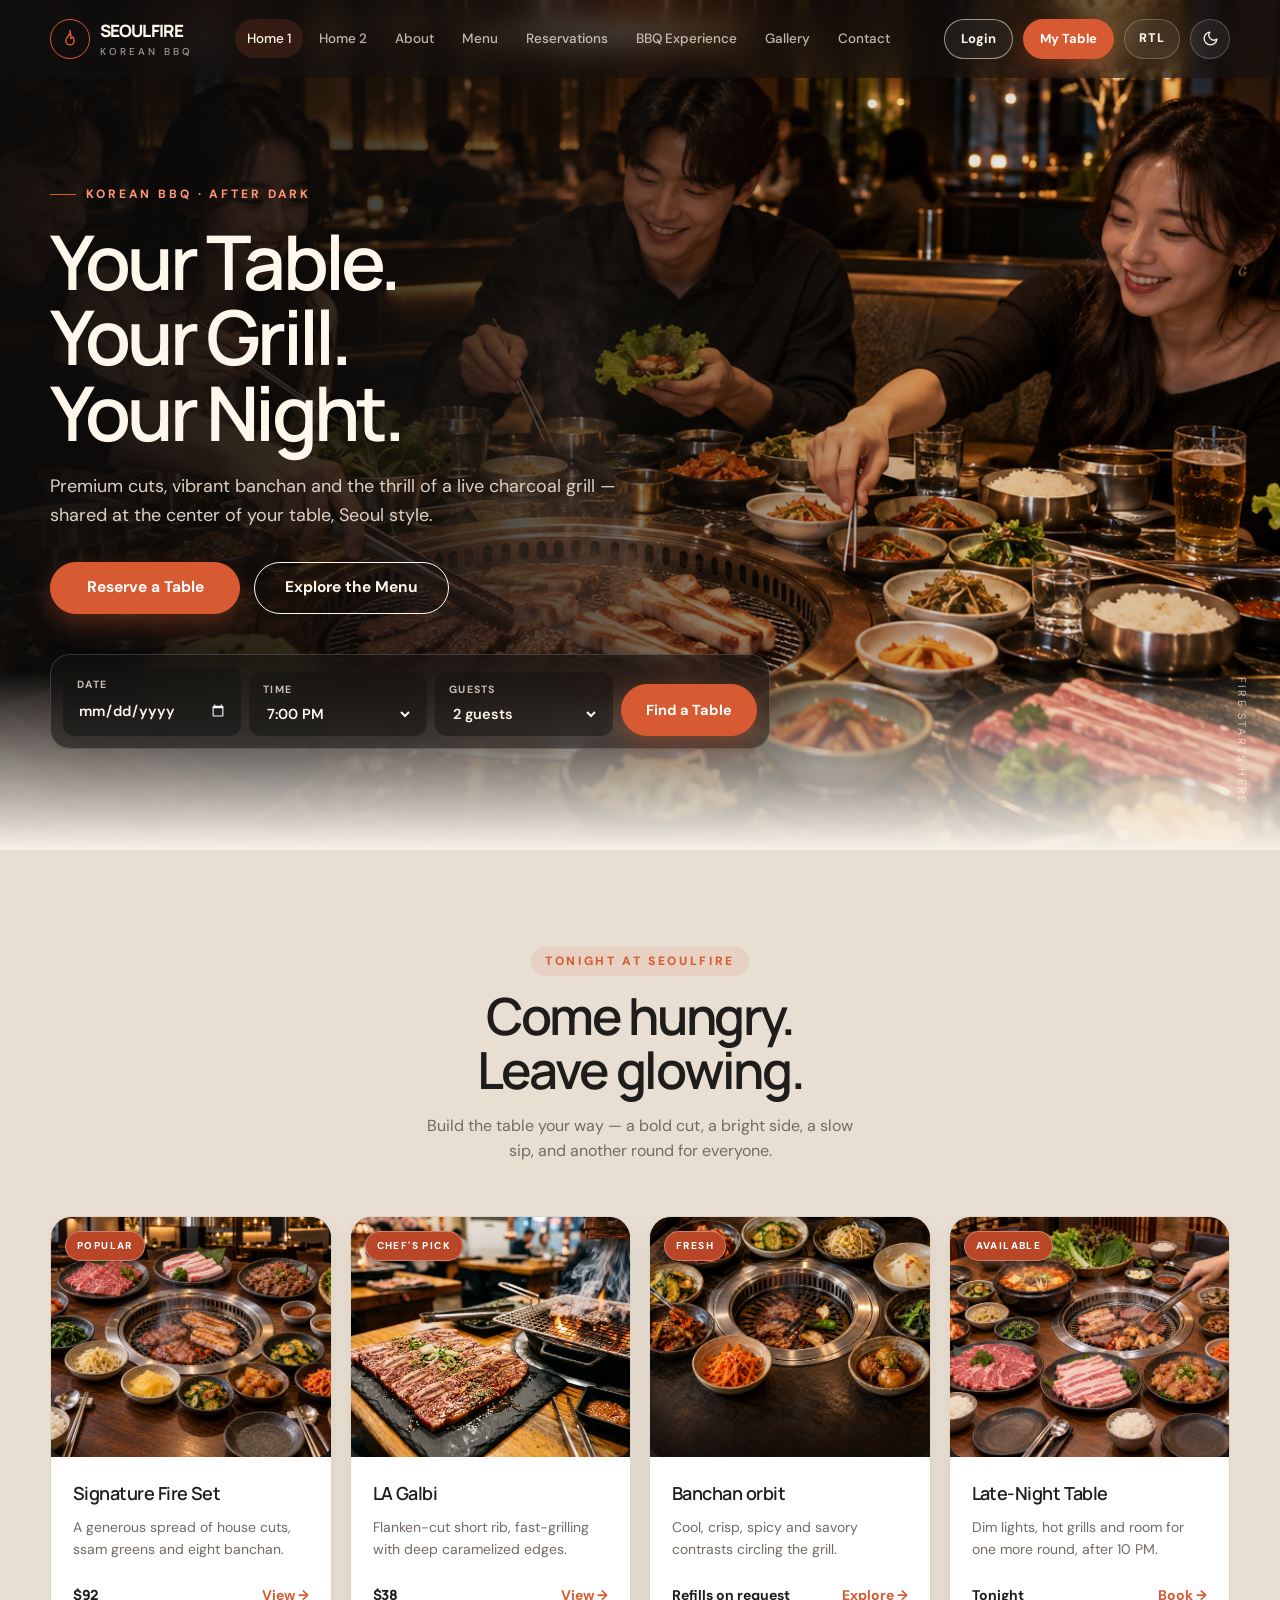
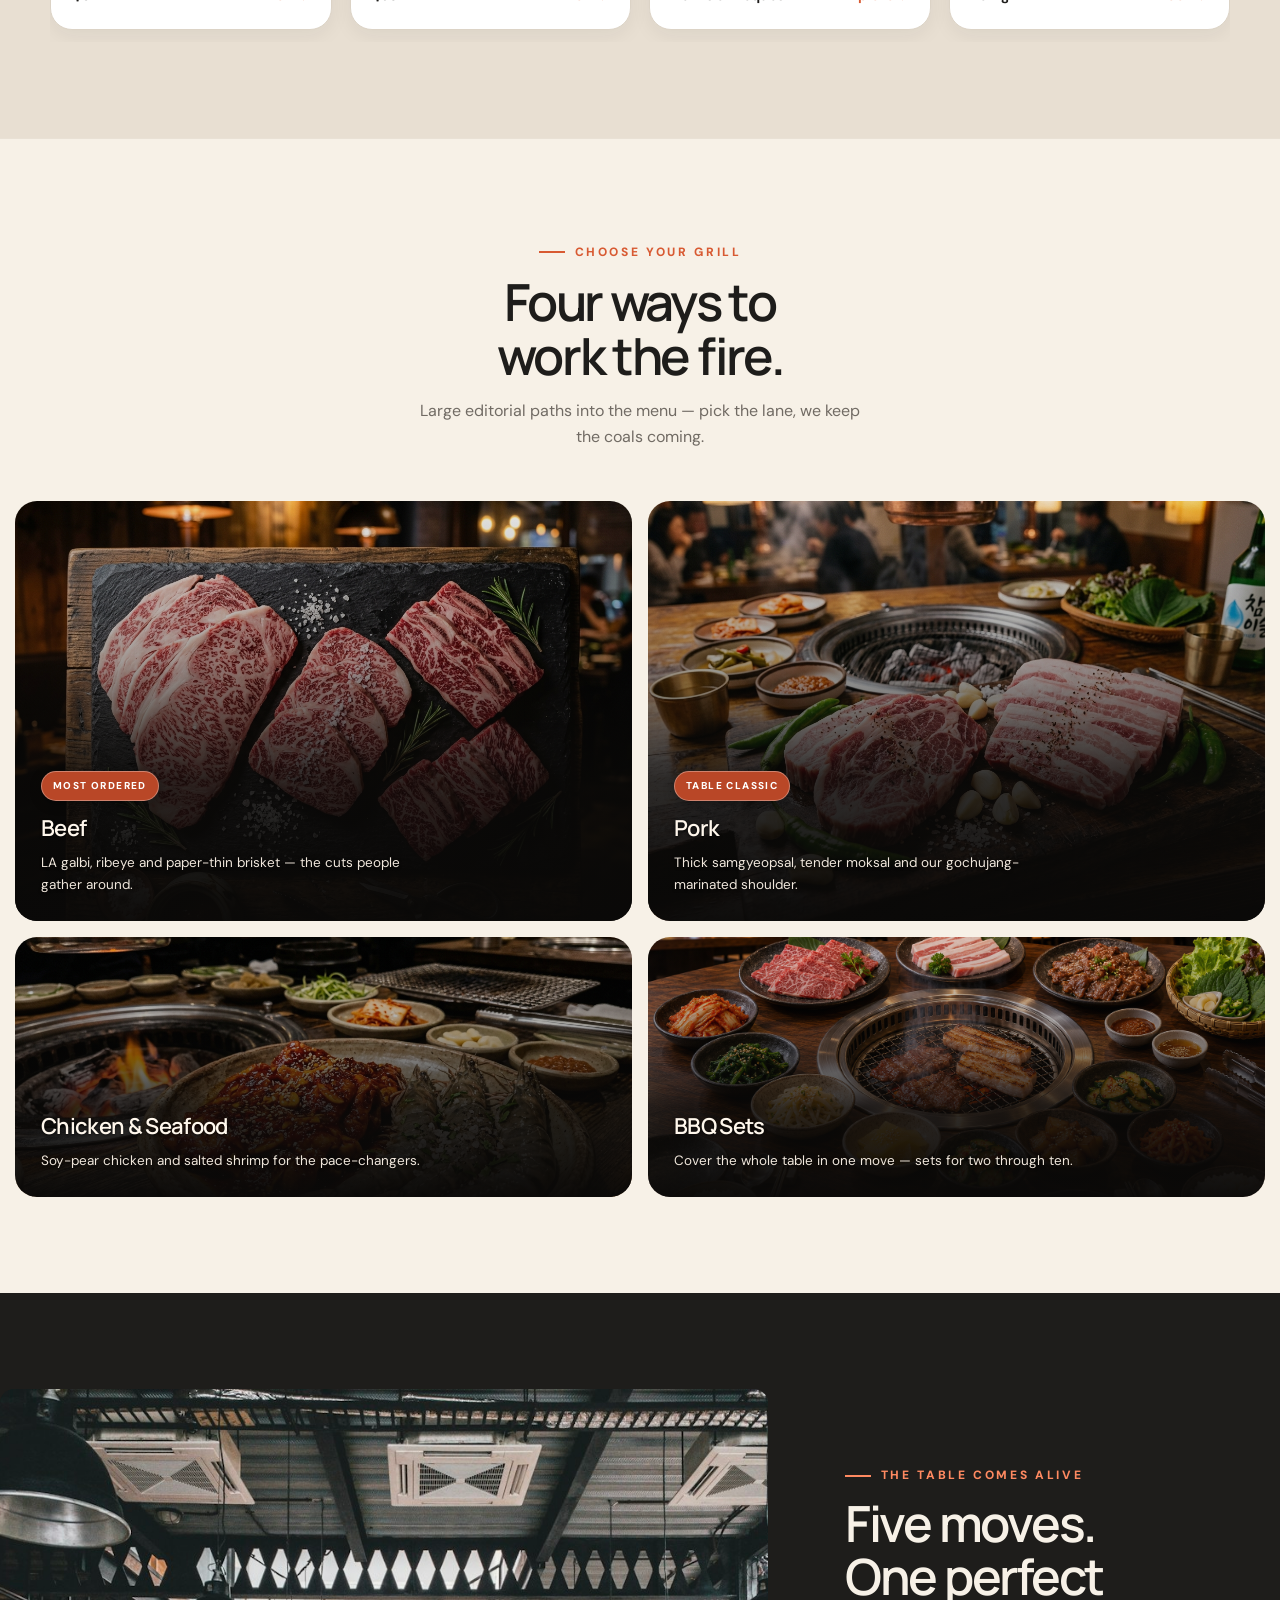
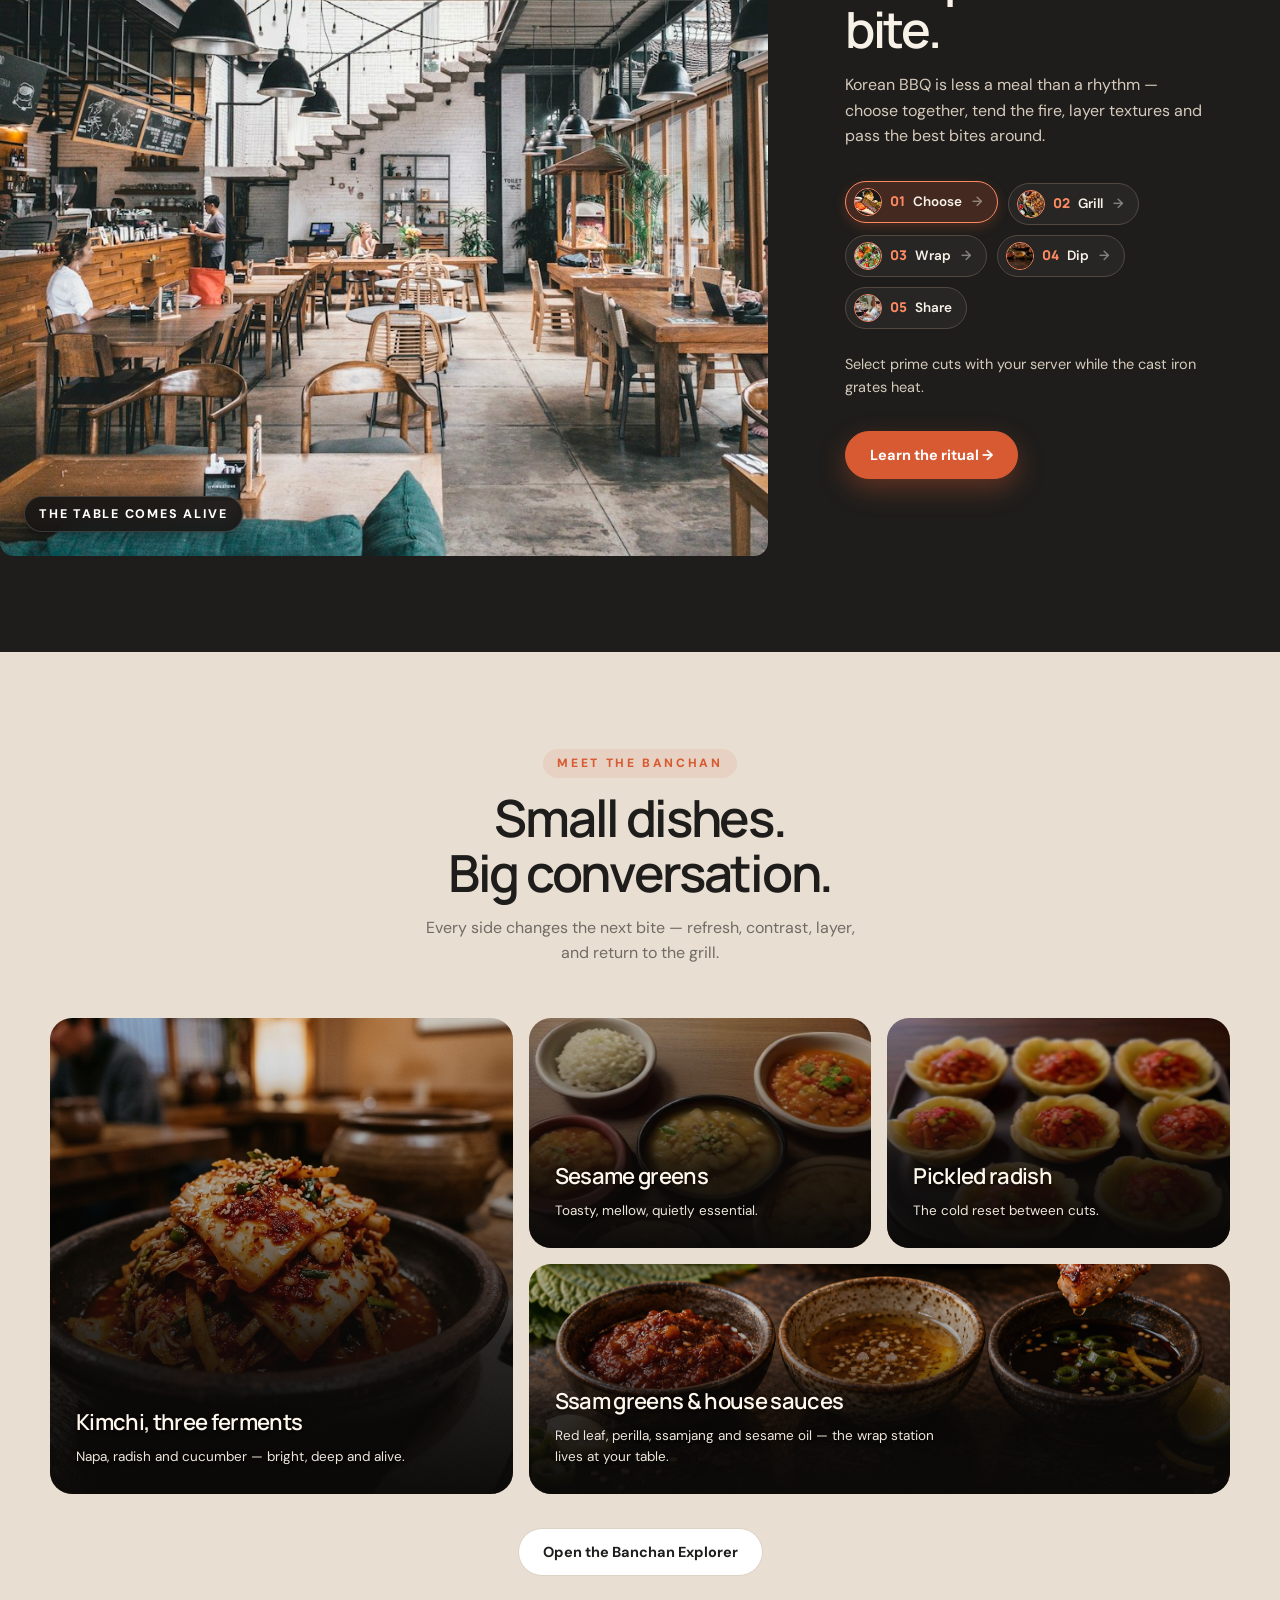
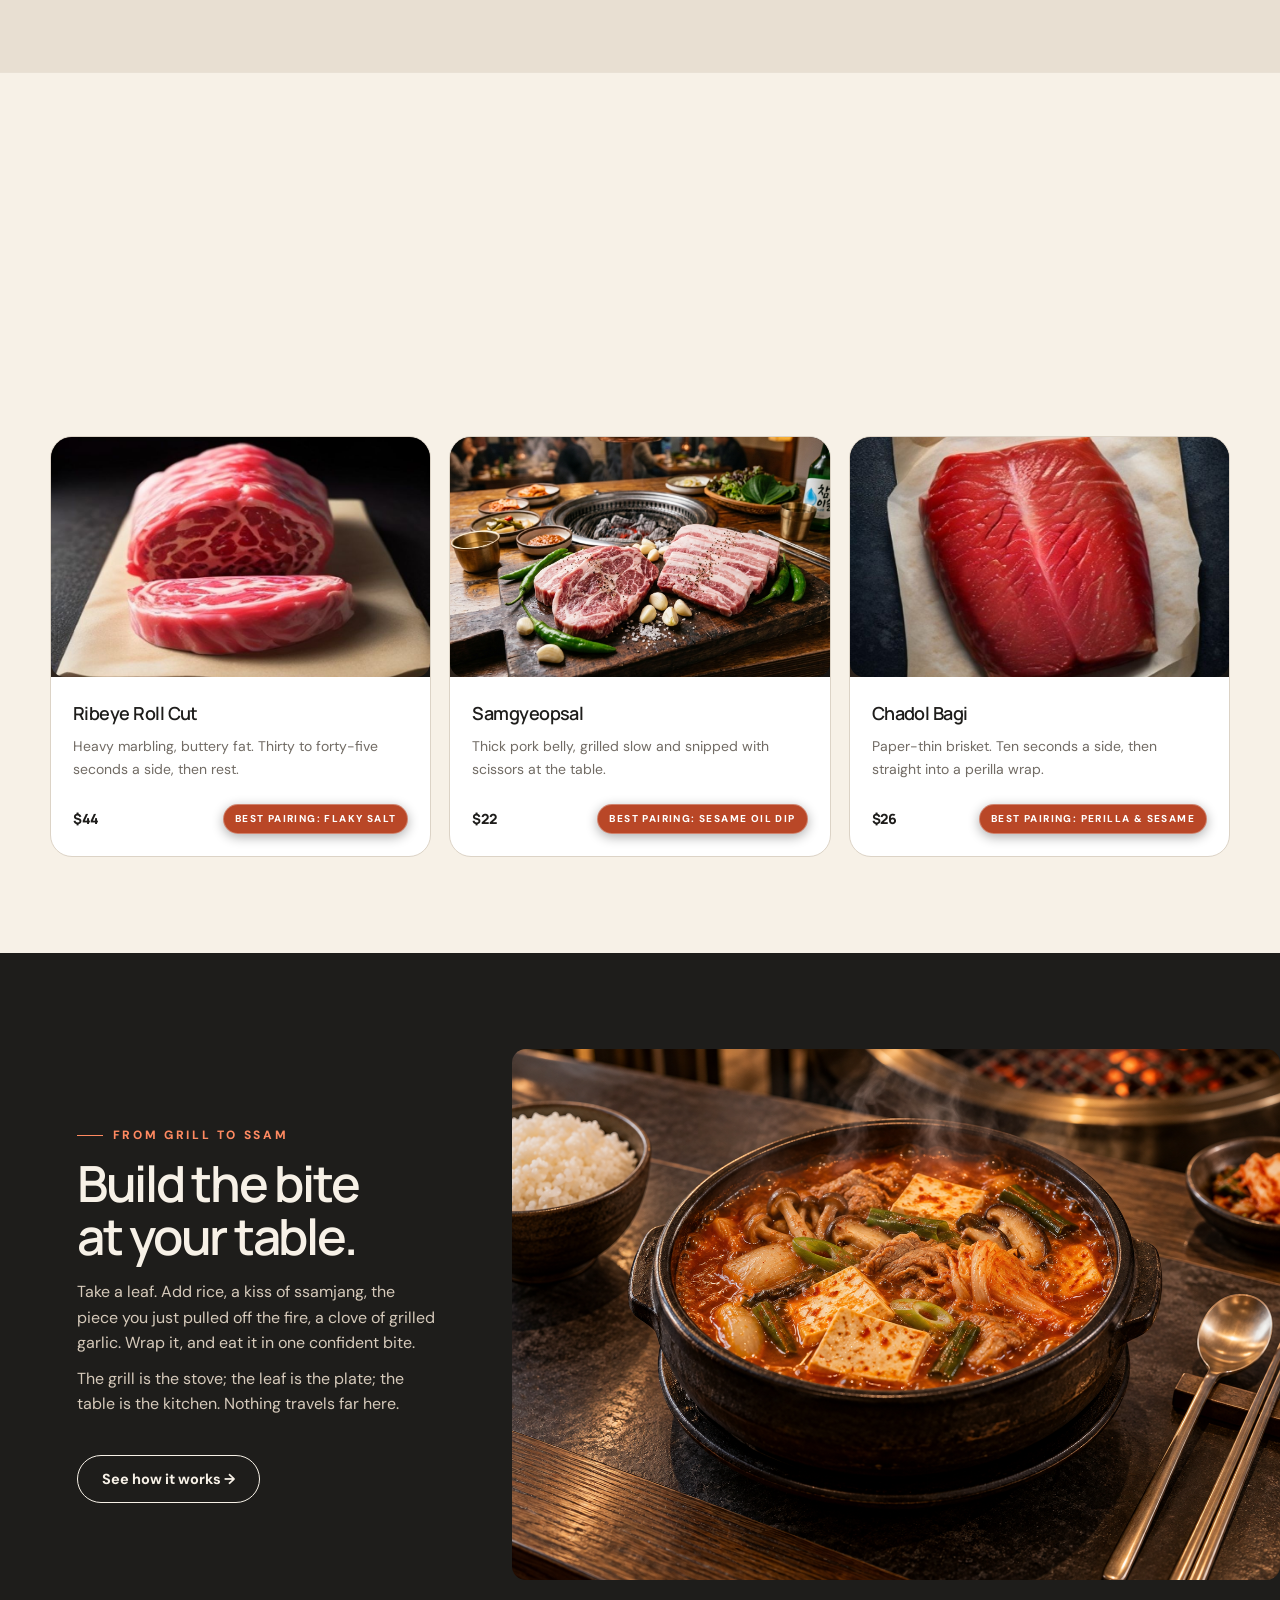
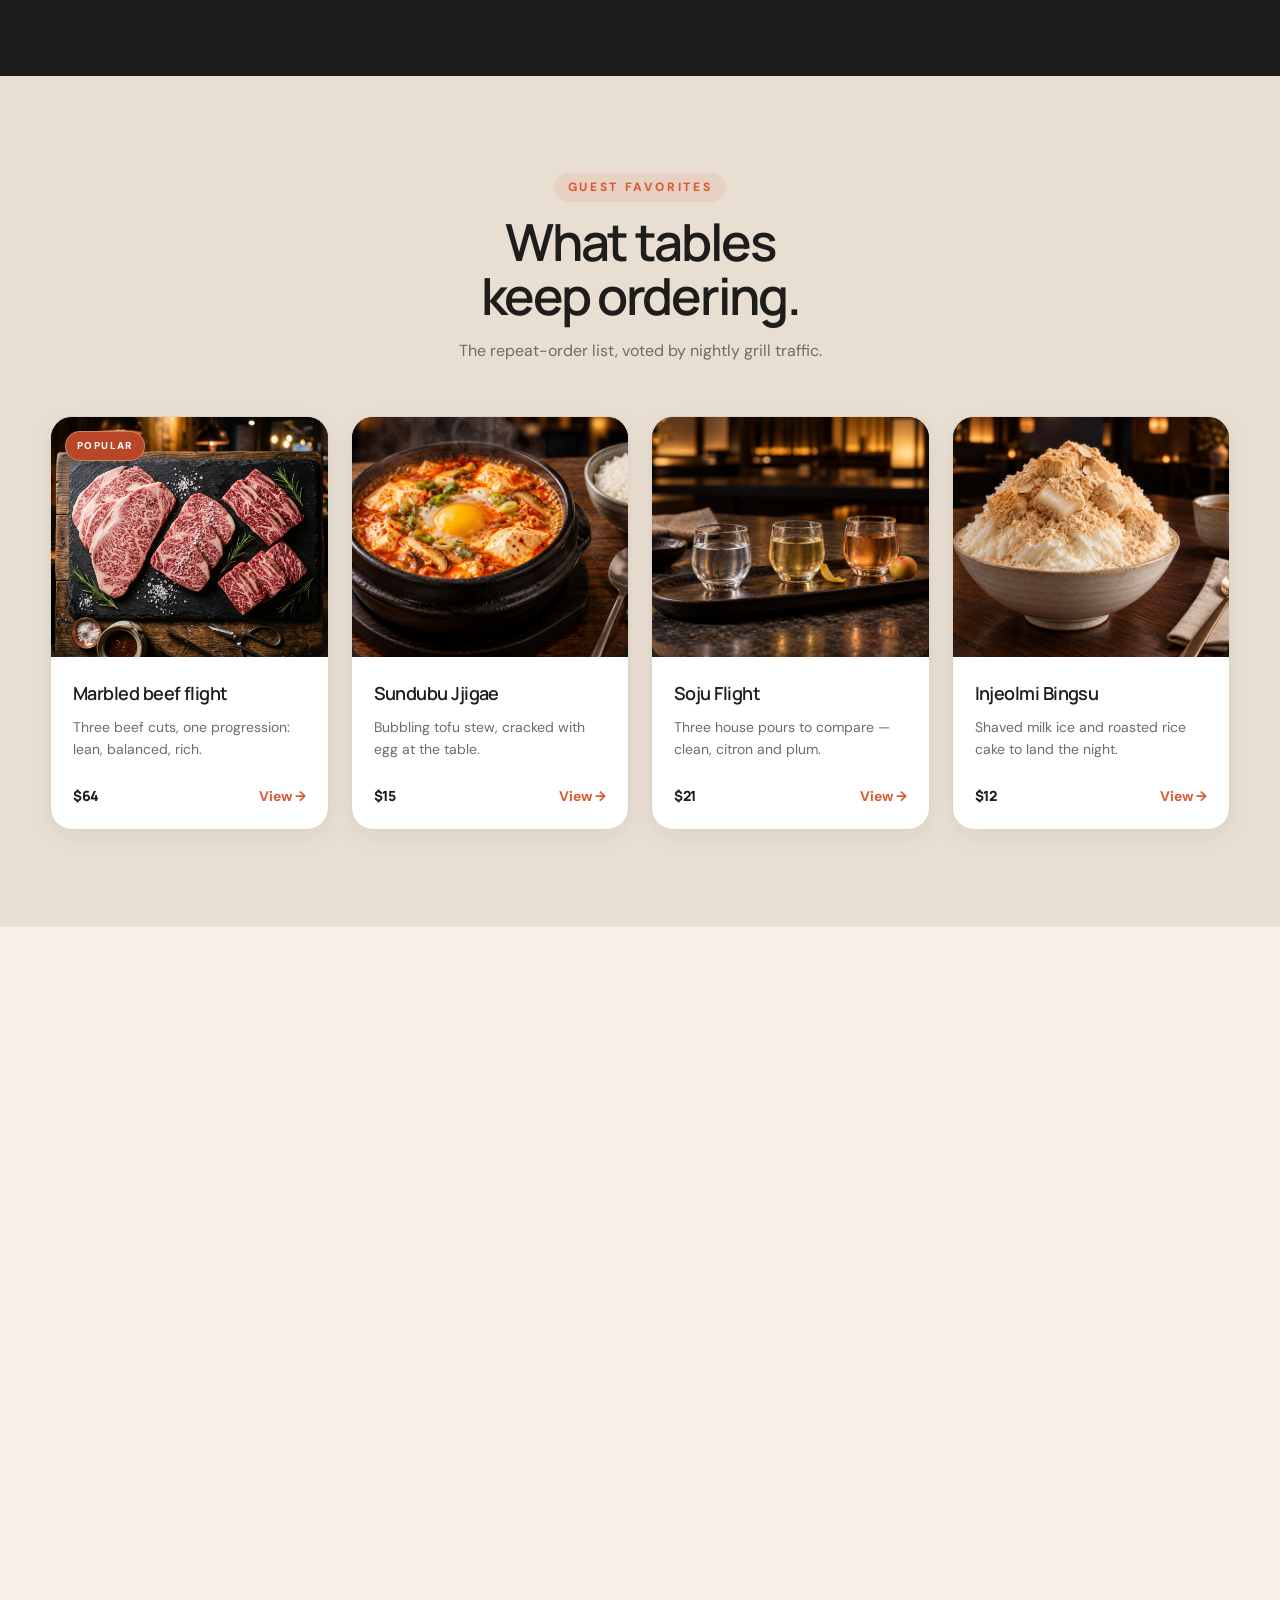
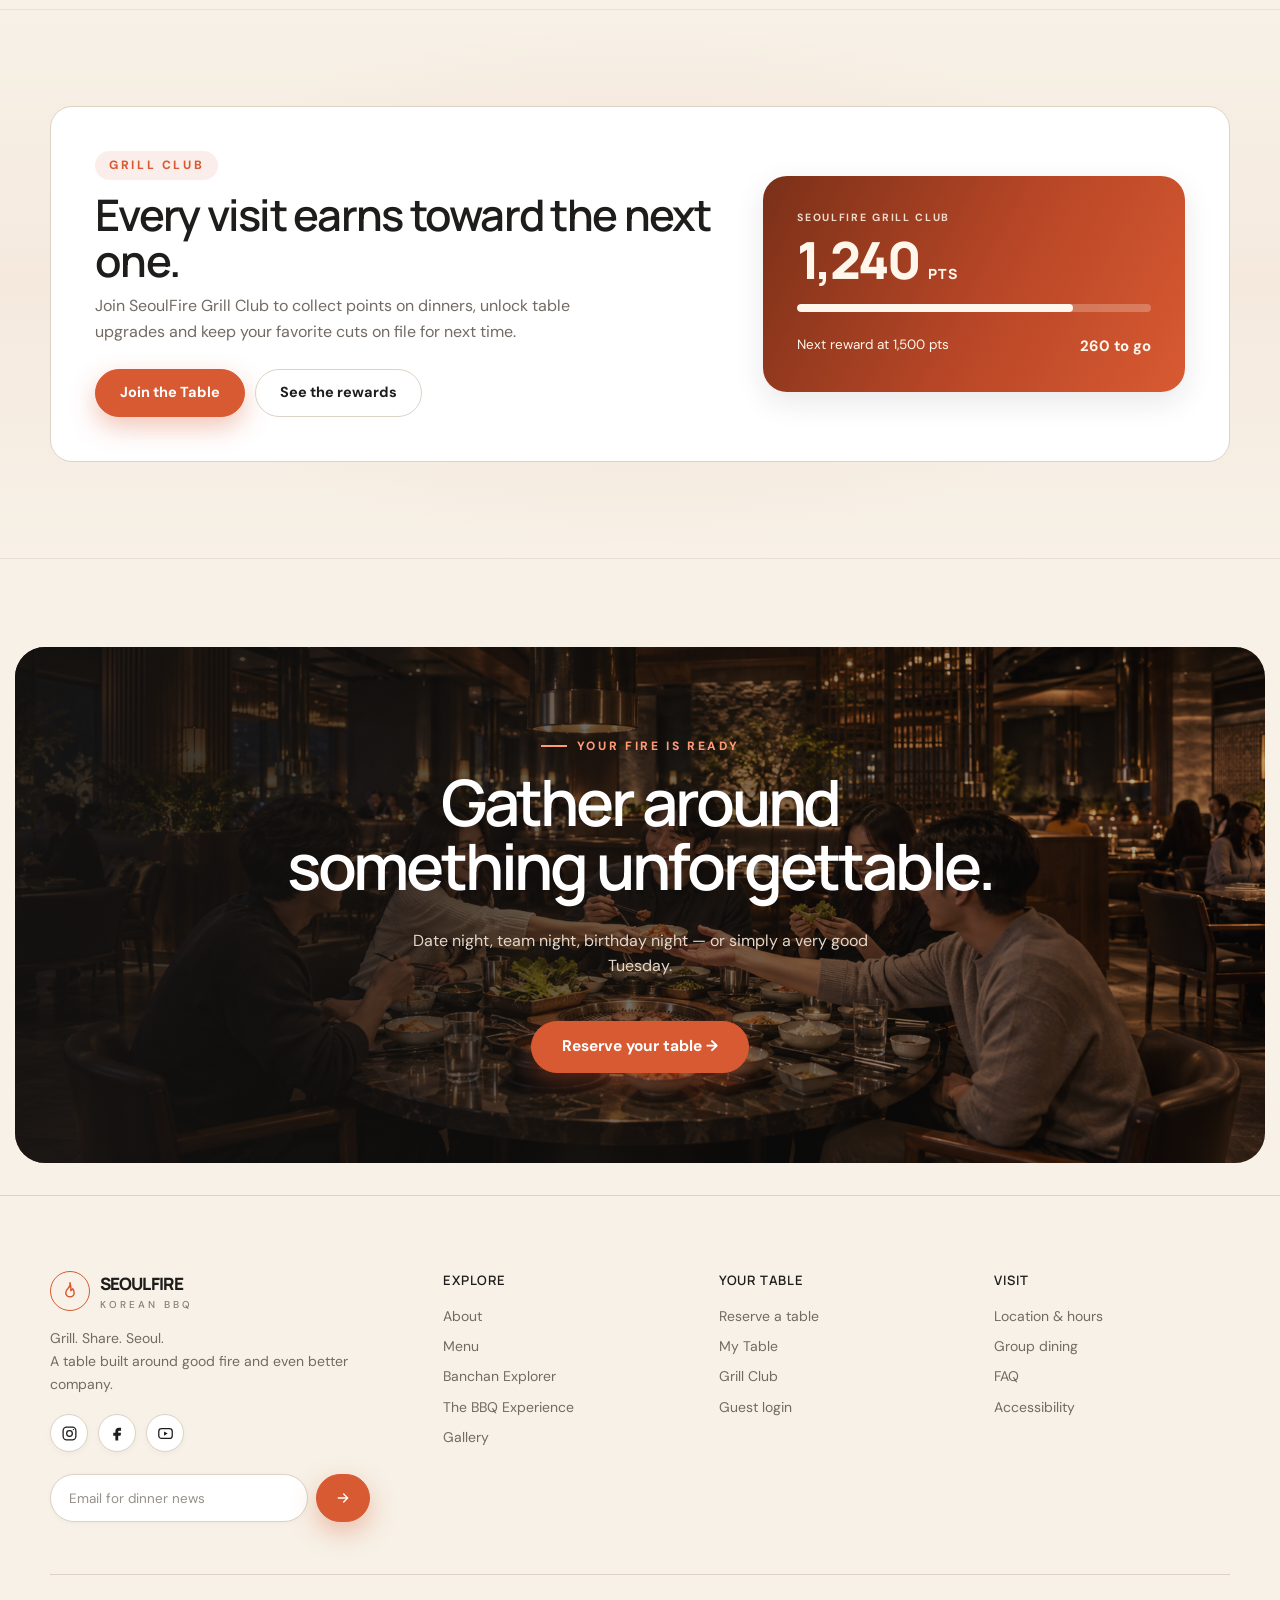
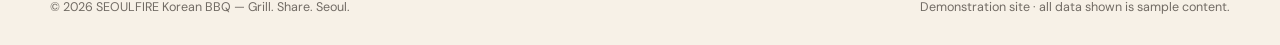
==== commit c1522ac7: "bugs fixed" ====
--- a/index.html
+++ b/index.html
@@ -67,9 +67,9 @@
     </section>
 
     <!-- ============ TONIGHT AT SEOULFIRE ============ -->
-    <section class="section-alt" id="tonight">
-      <div class="container">
-        <div class="section-head reveal">
+  <section class="section-alt" id="tonight">
+      <div class="container">
+        <div class="section-head section-head-centered reveal">
           <div>
             <span class="kicker">Tonight at SeoulFire</span>
             <h2>Come hungry.<br>Leave glowing.</h2>
@@ -123,7 +123,7 @@
     <!-- ============ CHOOSE YOUR GRILL ============ -->
     <section>
       <div class="container-wide">
-        <div class="section-head reveal">
+        <div class="section-head section-head-centered reveal">
           <div>
             <span class="kicker">Choose your grill</span>
             <h2>Four ways to<br>work the fire.</h2>
@@ -207,9 +207,9 @@
     </section>
 
     <!-- ============ MEET THE BANCHAN ============ -->
-    <section class="section-alt" id="banchan-teaser">
-      <div class="container">
-        <div class="section-head reveal">
+  <section class="section-alt" id="banchan-teaser">
+      <div class="container">
+        <div class="section-head section-head-centered reveal">
           <div>
             <span class="kicker">Meet the banchan</span>
             <h2>Small dishes.<br>Big conversation.</h2>
@@ -254,7 +254,7 @@
     <!-- ============ CUTS WORTH GATHERING AROUND ============ -->
     <section>
       <div class="container">
-        <div class="section-head reveal">
+        <div class="section-head section-head-centered reveal">
           <div>
             <span class="kicker">Cuts worth gathering around</span>
             <h2>Marbling is<br>a group activity.</h2>
@@ -311,9 +311,9 @@
     </section>
 
     <!-- ============ GUEST FAVORITES ============ -->
-    <section class="section-alt" id="favorites">
-      <div class="container">
-        <div class="section-head reveal">
+  <section class="section-alt" id="favorites">
+      <div class="container">
+        <div class="section-head section-head-centered reveal">
           <div>
             <span class="kicker">Guest favorites</span>
             <h2>What tables<br>keep ordering.</h2>
@@ -368,7 +368,7 @@
     <!-- ============ DINING MOMENTS ============ -->
     <section>
       <div class="container-wide">
-        <div class="section-head reveal">
+        <div class="section-head section-head-centered reveal">
           <div>
             <span class="kicker">Dining moments</span>
             <h2>Nights that<br>look like this.</h2>
@@ -425,7 +425,7 @@
     </section>
 
     <!-- ============ FULL-WIDTH CTA ============ -->
-    <section>
+    <section class="cta-section">
       <div class="cta"
         style="margin:40px auto 0;width:min(1320px,calc(100% - 30px));border-radius:30px;padding:90px 7%;color:#fff;position:relative;isolation:isolate;background:url('assets/images/cta/hero-cta.png') center/cover">
         <div
--- a/css/main.css
+++ b/css/main.css
@@ -63,14 +63,19 @@
 main img { border-radius: var(--radius-sm); }
 a { color: inherit; text-decoration: none; }
 button, input, select, textarea { font: inherit; }
-h1, h2, h3, h4 { font-family: 'Manrope', sans-serif; letter-spacing: -.03em; }
+h1, h2, h3, h4, h5, h6 {
+  font-family: 'Manrope', sans-serif;
+  font-weight: 600 !important;
+  letter-spacing: -.03em;
+}
 .container { width: min(1180px, calc(100% - 40px)); margin: auto; }
 .container-wide { width: min(1320px, calc(100% - 30px)); margin: auto; }
 .skip-link {
-  position: absolute; left: -9999px; top: 0; z-index: 100;
+  position: fixed; left: 0; top: 0; z-index: 100; transform: translateY(-150%);
   background: var(--charcoal); color: #fff; padding: 10px 16px; border-radius: 0 0 10px 0;
-}
-.skip-link:focus { left: 0; }
+  transition: transform .2s var(--ease);
+}
+.skip-link:focus { transform: translateY(0); }
 
 /* ---------------- header ---------------- */
 .nav {
@@ -102,8 +107,20 @@
 .links a:hover { opacity: 1; color: var(--flame); }
 .links a.active { opacity: 1; color: #FFF7EC; background: rgba(216, 90, 50, .16); }
 .actions { display: flex; align-items: center; gap: 10px; flex: none; }
-.login-link { font-weight: 600; font-size: 14px; padding: 9px 4px; opacity: .85; }
-.login-link:hover { opacity: 1; color: var(--flame); }
+.nav .actions > * { height: 40px; min-height: 40px; }
+.login-link,
+.mobile-login {
+  display: inline-flex; align-items: center; justify-content: center;
+  border: 1px solid rgba(255, 255, 255, .32); border-radius: 999px;
+  background: rgba(255, 255, 255, .07); color: #FFF7EC;
+  font-weight: 700; font-size: 13px; line-height: 1; white-space: nowrap;
+  box-sizing: border-box; transition: .2s var(--ease);
+}
+.login-link { padding: 0 16px; }
+.login-link:hover,
+.mobile-login:hover {
+  border-color: var(--flame); background: rgba(216, 90, 50, .14); color: var(--flame);
+}
 .icon-btn {
   border: 1px solid rgba(255, 255, 255, .22); background: rgba(255, 255, 255, .06);
   color: inherit; border-radius: 50%; width: 40px; height: 40px; flex: none;
@@ -112,6 +129,13 @@
 .icon-btn:hover { border-color: var(--ember); color: var(--flame); }
 .icon-btn svg { width: 17px; height: 17px; }
 .menu-btn { display: none; }
+.menu-btn[aria-expanded="true"] {
+  border-color: #F06A43; background: #D85A32; color: #FFFFFF;
+  box-shadow: 0 0 0 3px rgba(255, 255, 255, .14);
+}
+.menu-btn[aria-expanded="true"]:hover {
+  border-color: #FF9A77; background: #B94727; color: #FFFFFF;
+}
 .mobile-menu-actions { display: none; }
 
 /* mobile nav drawer */
@@ -122,6 +146,27 @@
   border-bottom: 1px solid rgba(255, 255, 255, .08); box-shadow: var(--shadow);
 }
 .links.open a { padding: 12px 10px; font-size: 15px; border-radius: 12px; }
+body:not(.dark) .links.open {
+  background: rgba(255, 255, 255, .98);
+  color: var(--ink);
+  border-bottom-color: var(--line);
+}
+body:not(.dark) .links.open a:hover { color: var(--ember); background: var(--surface); }
+body:not(.dark) .links.open a.active { color: var(--ember); background: rgba(216, 90, 50, .14); }
+body:not(.dark) .links.open .mobile-menu-actions { border-top-color: var(--line); }
+body:not(.dark) .links.open .mobile-login,
+body:not(.dark) .links.open .icon-btn,
+body:not(.dark) .links.open .lang-pill {
+  border-color: var(--line);
+  background: var(--card);
+  color: var(--ink);
+}
+body:not(.dark) .links.open .lang-pill.active,
+body:not(.dark)[dir=rtl] .links.open .lang-pill {
+  border-color: var(--ember);
+  background: rgba(216, 90, 50, .12);
+  color: var(--ember);
+}
 
 /* ---------------- buttons ---------------- */
 .btn {
@@ -215,7 +260,7 @@
 .hero-content { position: relative; max-width: 720px; }
 .eyebrow { font-size: 12px; text-transform: uppercase; letter-spacing: .24em; font-weight: 700; color: #FF9A77; display: inline-flex; align-items: center; gap: 10px; }
 .eyebrow::before { content: ''; width: 26px; height: 1.5px; background: var(--ember); }
-.hero h1 { font: 800 clamp(3.1rem, 7.2vw, 6.6rem)/0.98 'Manrope'; margin: 20px 0 22px; letter-spacing: -.055em; }
+.hero h1 { font: 600 clamp(2.8rem, 6.4vw, 5.9rem)/1 'Manrope'; margin: 20px 0 22px; letter-spacing: -.05em; }
 .hero-title-long span { display: block; white-space: nowrap; }
 .hero p { font-size: 18px; max-width: 580px; color: #DDD1C5; margin: 0; }
 .hero-buttons { display: flex; align-items: center; gap: 14px; margin: 32px 0 40px; flex-wrap: wrap; }
@@ -279,7 +324,7 @@
   display: inline-flex; align-items: center; justify-content: center; margin: 0 auto 12px;
 }
 .page-hero h1 {
-  font: 800 clamp(2.6rem, 5.5vw, 4.6rem)/1.08 'Manrope'; letter-spacing: -.045em; margin: 0 auto 14px;
+  font: 600 clamp(2.35rem, 4.9vw, 4.1rem)/1.1 'Manrope'; letter-spacing: -.04em; margin: 0 auto 14px;
   max-width: 760px; text-align: center;
 }
 .page-hero .lead {
@@ -292,6 +337,8 @@
   position: relative;
   transition: background .3s var(--ease), border-color .3s var(--ease);
 }
+section:has(> .cta),
+.cta-section { padding: 48px 0 32px; }
 
 /* Alternate surface section (soft architectural contrast with hairline dividers) */
 .section-alt {
@@ -375,6 +422,14 @@
 }
 
 .section-head { display: flex; align-items: flex-end; justify-content: space-between; gap: 30px; margin-bottom: 44px; }
+.section-head.section-head-centered {
+  flex-direction: column;
+  align-items: center;
+  justify-content: center;
+  gap: 16px;
+  text-align: center;
+}
+.section-head.section-head-centered > p { margin-left: auto; margin-right: auto; text-align: center; }
 .kicker { color: var(--ember); text-transform: uppercase; font-weight: 800; font-size: 12px; letter-spacing: .22em; display: inline-flex; align-items: center; gap: 10px; }
 body.dark .kicker { color: var(--flame); }
 .kicker::before { content: ''; width: 26px; height: 1.5px; background: currentColor; }
@@ -396,7 +451,7 @@
   background: rgba(216, 90, 50, .20);
 }
 
-.section-head h2, .story h2 { font: 800 clamp(2.1rem, 4.6vw, 3.9rem)/1.02 'Manrope'; letter-spacing: -.05em; margin: 12px 0 0; }
+.section-head h2, .story h2 { font: 600 clamp(1.9rem, 4vw, 3.45rem)/1.06 'Manrope'; letter-spacing: -.045em; margin: 12px 0 0; }
 .section-head > p { max-width: 440px; color: var(--muted); margin: 0 0 8px; }
 
 /* ---------------- cards & grids ---------------- */
@@ -418,7 +473,7 @@
 .fav-toggle svg { width: 16px; height: 16px; }
 .fav-toggle.on { background: var(--ember); border-color: #FFB08C; color: #FFFFFF; }
 .card-body { padding: 22px; display: flex; flex-direction: column; gap: 8px; flex: 1; }
-.card-body h3 { margin: 0; font-size: 20px; font-weight: 700; }
+.card-body h3 { margin: 0; font-size: 18px; font-weight: 600; }
 .card-body p { margin: 0; color: var(--muted); font-size: 14px; flex: 1; }
 .card-meta { display: flex; justify-content: space-between; align-items: center; margin-top: 16px; gap: 10px; font-weight: 700; font-size: 14px; }
 .price { font-family: 'Manrope'; font-weight: 800; letter-spacing: -.02em; }
@@ -429,16 +484,31 @@
 .rail > * { scroll-snap-align: start; }
 .rail::-webkit-scrollbar { height: 8px; }
 .rail::-webkit-scrollbar-thumb { background: var(--line); border-radius: 99px; }
-.journey-rail { scrollbar-width: none; padding-bottom: 0; scroll-behavior: smooth; }
-.journey-rail::-webkit-scrollbar { display: none; }
-.journey-controls { display: flex; justify-content: flex-end; gap: 10px; margin: -12px 0 18px; }
-.journey-btn {
-  min-height: 44px; padding: 10px 18px; border: 1px solid var(--line); border-radius: 99px;
-  background: var(--card); color: var(--ink); font: inherit; font-size: 13px; font-weight: 800;
-  cursor: pointer; transition: border-color .2s, background .2s, color .2s, opacity .2s;
-}
-.journey-btn:hover:not(:disabled) { border-color: var(--ember); background: var(--ember); color: #fff; }
-.journey-btn:disabled { opacity: .4; cursor: not-allowed; }
+.journey-marquee {
+  --journey-loop-offset: 9px;
+  position: relative;
+  width: 100%; max-width: 100%; min-width: 0; overflow: clip; padding: 4px 0;
+  contain: layout paint;
+  clip-path: inset(0);
+}
+.journey-rail {
+  display: flex; width: max-content; gap: 18px; overflow: visible; padding: 0;
+  will-change: transform;
+}
+.journey-rail > .card { flex: 0 0 clamp(250px, 22vw, 310px); }
+.journey-rail.is-moving { animation: journey-move-left 34s linear infinite; }
+.journey-marquee:focus-within .journey-rail { animation-play-state: paused; }
+@media (hover: hover) and (pointer: fine) {
+  .journey-marquee:hover .journey-rail { animation-play-state: paused; }
+}
+@keyframes journey-move-left {
+  from { transform: translateX(0); }
+  to { transform: translateX(calc(-50% - var(--journey-loop-offset))); }
+}
+@media (prefers-reduced-motion: reduce) {
+  .journey-marquee { overflow-x: auto; scrollbar-width: thin; }
+  .journey-rail.is-moving { animation: none; transform: none; }
+}
 
 /* tile (image w/ overlay text) */
 .tile { position: relative; border-radius: var(--radius); overflow: hidden; min-height: 260px; display: flex; align-items: flex-end; isolation: isolate; }
@@ -453,8 +523,9 @@
 }
 a.tile:hover img { transform: scale(1.04); }
 .tile-body { position: relative; z-index: 1; padding: 26px; color: #FFF7EC; text-shadow: 0 1px 3px rgba(0, 0, 0, .72); }
-.tile-body h3 { margin: 0 0 6px; font-size: 24px; font-weight: 700; }
+.tile-body h3 { margin: 0 0 6px; font-size: 22px; font-weight: 600; }
 .tile-body p { margin: 0; font-size: 13.5px; color: #F0E7DC; max-width: 400px; }
+.tile-body .tile-copy-two-lines { max-width: 36ch; text-wrap: balance; }
 .tile-lg { min-height: 420px; }
 
 /* Home gallery stories: one feature tile beside two evenly spaced tiles. */
@@ -508,11 +579,11 @@
 .seg.wide button { flex: 1; }
 
 /* ---------------- footer ---------------- */
-.footer { background: var(--bg); color: var(--ink); border-top: 1px solid var(--line); padding: 74px 0 28px; margin-top: 110px; transition: background .2s, color .2s, border-color .2s; }
+.footer { background: var(--bg); color: var(--ink); border-top: 1px solid var(--line); padding: 74px 0 28px; margin-top: 0; transition: background .2s, color .2s, border-color .2s; }
 body.dash-page .footer, body.auth-page .footer { display: none; }
 .footer-grid { display: grid; grid-template-columns: 1.5fr 1fr 1fr 1fr; gap: 40px; }
 .footer p { font-size: 14px; max-width: 300px; color: var(--muted); }
-.footer h4 { color: var(--ink); margin: 0 0 14px; font-size: 14px; font-weight: 800; letter-spacing: .06em; text-transform: uppercase; }
+.footer h4 { color: var(--ink); margin: 0 0 14px; font-size: 13px; font-weight: 600; letter-spacing: .06em; text-transform: uppercase; }
 .footer a { display: block; color: var(--muted); margin: 8px 0; font-size: 14px; transition: color .2s; }
 .footer a:hover { color: var(--ember); }
 .fine { border-top: 1px solid var(--line); margin-top: 52px; padding-top: 22px; display: flex; justify-content: space-between; gap: 14px; flex-wrap: wrap; font-size: 12.5px; color: var(--muted); }
@@ -521,24 +592,28 @@
 body.dash-page { background: var(--surface); }
 .dash { display: grid; grid-template-columns: 264px 1fr; min-height: 100vh; padding-top: var(--nav-h); }
 .sidebar {
-  background: #171513; color: #FFF7EC; padding: 26px 18px;
+  background: var(--card); color: var(--ink); padding: 26px 18px;
   position: sticky; top: var(--nav-h); height: calc(100vh - var(--nav-h));
-  display: flex; flex-direction: column; border-right: 1px solid #2A2521;
+  display: flex; flex-direction: column; border-right: 1px solid var(--line);
 }
 .sidebar .brand { padding: 0 8px; }
 .sidebar nav { margin-top: 34px; display: flex; flex-direction: column; gap: 3px; flex: 1; }
 .sidebar nav a {
   display: flex; align-items: center; gap: 12px; padding: 11px 14px;
-  border-radius: 12px; color: #BDB3AA; font-weight: 600; font-size: 14.5px; transition: .2s;
+  border-radius: 12px; color: var(--muted); font-weight: 600; font-size: 14.5px; transition: .2s;
 }
 .sidebar nav a svg { width: 18px; height: 18px; opacity: .8; }
-.sidebar nav a:hover { background: #26221E; color: #FFF7EC; }
-.sidebar nav a.active { background: rgba(216, 90, 50, .17); color: #FFB08C; }
+.sidebar nav a:hover { background: var(--surface); color: var(--ink); }
+.sidebar nav a.active { background: rgba(216, 90, 50, .17); color: var(--ember); }
 .sidebar nav a.active svg { opacity: 1; }
-.sidebar .side-foot { border-top: 1px solid #2A2521; padding-top: 16px; margin-top: 16px; }
+.sidebar .side-foot { border-top: 1px solid var(--line); padding-top: 16px; margin-top: 16px; }
+body.dark .sidebar { background: #171513; color: #FFF7EC; border-color: #2A2521; }
+body.dark .sidebar nav a { color: #BDB3AA; }
+body.dark .sidebar nav a:hover { background: #26221E; color: #FFF7EC; }
+body.dark .sidebar nav a.active { color: #FFB08C; }
 .dash-main { padding: 40px 44px 80px; min-width: 0; }
 .dash-top { display: flex; justify-content: space-between; align-items: center; gap: 18px; flex-wrap: wrap; margin-bottom: 24px; }
-.dash-top h1 { margin: 0; font-size: clamp(26px, 3.4vw, 38px); font-weight: 800; letter-spacing: -.04em; }
+.dash-top h1 { margin: 0; font-size: clamp(24px, 3vw, 34px); font-weight: 600; letter-spacing: -.04em; }
 .dash-top .sub { color: var(--muted); margin: 4px 0 0; font-size: 14.5px; }
 .dash-grid { display: grid; grid-template-columns: 1.15fr .85fr; gap: 20px; align-items: start; }
 .dash-grid-3 { display: grid; grid-template-columns: repeat(3, 1fr); gap: 20px; align-items: start; }
@@ -565,7 +640,7 @@
   backdrop-filter: blur(4px);
 }
 .auth-main { display: flex; flex-direction: column; justify-content: center; padding: 120px clamp(28px, 7vw, 110px); background: var(--bg); color: var(--ink); }
-.auth-main h1 { font: 800 clamp(2.4rem, 4.6vw, 4.2rem)/1.02 'Manrope'; letter-spacing: -.05em; margin: 30px 0 10px; color: var(--ink); }
+.auth-main h1 { font: 600 clamp(2.15rem, 4.1vw, 3.7rem)/1.06 'Manrope'; letter-spacing: -.045em; margin: 30px 0 10px; color: var(--ink); }
 .auth-main .auth-sub { color: var(--muted); margin: 0 0 30px; }
 .auth-main form { max-width: 460px; }
 .auth-main .field label { color: var(--ink); font-weight: 700; }
--- a/css/editorial.css
+++ b/css/editorial.css
@@ -7,7 +7,7 @@
 .editorial-badge .badge { box-shadow: 0 4px 18px rgba(0, 0, 0, .45); backdrop-filter: blur(8px); background: rgba(23, 21, 19, .9); border: 1px solid rgba(255, 255, 255, .15); font-size: 12.5px; padding: 7px 14px; }
 .editorial-copy { padding: clamp(36px, 6vw, 80px); display: flex; flex-direction: column; justify-content: center; }
 .editorial-copy .kicker { color: #FF8A61; }
-.editorial-copy h2 { font: 800 clamp(2rem, 4.4vw, 3.8rem)/1.02 'Manrope'; letter-spacing: -.05em; margin: 12px 0 16px; }
+.editorial-copy h2 { font: 600 clamp(1.8rem, 3.9vw, 3.4rem)/1.06 'Manrope'; letter-spacing: -.045em; margin: 12px 0 16px; }
 .editorial-copy p { color: #D6CABB; max-width: 480px; margin: 0 0 10px; }
 .editorial.flip { grid-template-columns: .8fr 1.2fr; }
 .editorial.flip .editorial-media { order: 2; }
@@ -36,7 +36,7 @@
 }
 .xp-num { font: 800 clamp(2.6rem, 5vw, 4.6rem)/1 'Manrope'; letter-spacing: -.06em; color: transparent; -webkit-text-stroke: 1.6px var(--ember); }
 body.dark .xp-num { -webkit-text-stroke-color: #FF8A61; }
-.xp-copy h3 { font-size: clamp(22px, 2.6vw, 32px); margin: 8px 0 10px; font-weight: 800; }
+.xp-copy h3 { font-size: clamp(20px, 2.3vw, 29px); margin: 8px 0 10px; font-weight: 600; }
 .xp-media { border-radius: var(--radius); overflow: hidden; box-shadow: var(--shadow-sm); transition: transform .35s cubic-bezier(.2,.8,.2,1), box-shadow .35s ease; }
 .xp-media:hover { transform: translateY(-4px); box-shadow: var(--shadow-md); }
 .xp-media img { width: 100%; height: 100%; object-fit: cover; aspect-ratio: 3/2; transition: transform .5s cubic-bezier(.2,.8,.2,1); }
--- a/css/rtl.css
+++ b/css/rtl.css
@@ -7,9 +7,21 @@
 [dir=rtl] .editorial.flip .editorial-media { order: 0; }
 [dir=rtl] .steps-flow { flex-direction: row-reverse; }
 [dir=rtl] .menu-cat-nav, [dir=rtl] .xp-progress, [dir=rtl] .rail { direction: rtl; }
+[dir=rtl] .journey-marquee,
+[dir=rtl] .journey-rail { direction: ltr; }
+[dir=rtl] .journey-rail .card { direction: rtl; text-align: right; }
 [dir=rtl] .review-list dd { text-align: start; }
 [dir=rtl] .footer-grid { direction: rtl; }
 [dir=rtl] .next-table-actions { text-align: right; }
+[dir=rtl] input[type="tel"] { direction: ltr; text-align: right; }
+[dir=rtl] input[type="date"] {
+  direction: ltr;
+  text-align: left;
+}
+[dir=rtl] #profileBirthday {
+  direction: rtl;
+  text-align: right;
+}
 [dir=rtl] .timeline { border-left: 0; border-right: 1px solid var(--line); padding-left: 0; padding-right: 26px; }
 [dir=rtl] .timeline article::before { left: auto; right: -32px; }
 [dir=rtl] .notice { border-left: 0; border-right: 3px solid var(--ember); }
@@ -26,9 +38,8 @@
 [dir=rtl] .auth-brand-row { flex-direction: row-reverse; }
 
 /* Dashboard RTL layout polish */
-[dir=rtl] .sidebar { border-right: 0; border-left: 1px solid #2A2521; }
+[dir=rtl] .sidebar { border-right: 0; border-left: 1px solid var(--line); }
 [dir=rtl] .reward .btn { margin-left: 0; margin-right: auto; }
 [dir=rtl] .loyalty-card::after { right: auto; left: -18px; }
 [dir=rtl] .next-table::before { background: radial-gradient(620px 300px at 18% 18%, rgba(216, 90, 50, .28), transparent 62%); }
-[dir=rtl] .dash-top { flex-direction: row-reverse; }
-
+[dir=rtl] .dash-top { flex-direction: row; text-align: right; }
--- a/css/desktop.css
+++ b/css/desktop.css
@@ -1,6 +1,6 @@
 /* desktop.css — ≥1280px refinements */
 @media (min-width: 1280px) {
-  .hero h1 { font-size: clamp(4.2rem, 6.6vw, 6.8rem); }
+  .hero h1 { font-size: clamp(3.8rem, 5.9vw, 6rem); }
   .grid-4 { gap: 22px; }
   .dash-main { padding: 48px 56px 90px; }
   .cat-band { grid-template-columns: repeat(4, 1fr); }
--- a/css/tablet.css
+++ b/css/tablet.css
@@ -1,5 +1,15 @@
 /* tablet.css — ≤1024px */
 @media (max-width: 1024px) {
+  .menu-cat-nav {
+    display: grid;
+    grid-template-columns: repeat(5, minmax(0, 1fr));
+    overflow: visible;
+    padding: 12px 20px;
+    gap: 8px;
+  }
+  .menu-cat-nav a { min-width: 0; text-align: center; }
+  .menu-cat-nav a:last-child:nth-child(odd) { grid-column: 3; }
+  .about-team-heading { max-width: 15ch; }
   .links { display: none; }
   .links.open { display: flex; }
   /* The compact, scrolled header is 66px tall; keep its drawer attached. */
@@ -17,17 +27,60 @@
     border-top: 1px solid rgba(255, 255, 255, .12);
   }
   .mobile-menu-actions > * { width: 100%; height: 48px; min-height: 48px; }
+  .links.open .mobile-menu-actions a { opacity: 1; }
+  .links.open .mobile-menu-actions .btn-primary {
+    border-color: var(--ember);
+    background: var(--ember);
+    color: #fff;
+    box-shadow: 0 8px 22px rgba(216, 90, 50, .28);
+  }
+  .links.open .mobile-menu-actions > * {
+    transition: transform .2s var(--ease), background .2s var(--ease),
+      border-color .2s var(--ease), color .2s var(--ease), box-shadow .2s var(--ease);
+  }
+  .links.open .mobile-menu-actions > *:hover,
+  .links.open .mobile-menu-actions > *:focus-visible {
+    border-color: var(--ember) !important;
+    background: rgba(216, 90, 50, .16) !important;
+    color: var(--ember) !important;
+    transform: translateY(-2px);
+    box-shadow: 0 8px 20px rgba(216, 90, 50, .2);
+  }
+  .links.open .mobile-menu-actions .btn-primary:hover,
+  .links.open .mobile-menu-actions .btn-primary:focus-visible {
+    border-color: var(--ember-hover) !important;
+    background: var(--ember-hover) !important;
+    color: #fff !important;
+  }
+  body.dark .links.open .mobile-menu-actions > *:hover,
+  body.dark .links.open .mobile-menu-actions > *:focus-visible {
+    border-color: var(--flame) !important;
+    background: rgba(216, 90, 50, .24) !important;
+    color: #fff !important;
+  }
+  body.dark .links.open .mobile-menu-actions .btn-primary:hover,
+  body.dark .links.open .mobile-menu-actions .btn-primary:focus-visible {
+    background: var(--ember-hover) !important;
+  }
   .mobile-menu-actions .mobile-login {
     display: inline-flex;
     align-items: center;
     justify-content: center;
-    min-height: 40px;
-    border: 1px solid rgba(255, 255, 255, .22);
+    min-height: 48px;
+    padding: 0 18px;
   }
   .mobile-menu-actions .icon-btn { border-radius: 12px; }
 
   .grid-4, .grid-3, .grid-5 { grid-template-columns: repeat(2, 1fr); }
   .rail { grid-auto-columns: minmax(260px, 46vw); }
+
+  /* Keep the journey marquee moving smoothly on iPad and iPad Pro. */
+  #journeyRail {
+    display: flex;
+    width: max-content;
+    grid-auto-columns: unset;
+  }
+  #journeyRail > .card { flex: 0 0 clamp(260px, 34vw, 310px); }
 
   /* Keep the Tonight cards balanced on tablet instead of horizontally scrolling. */
   #tonight .rail {
@@ -48,6 +101,7 @@
   .editorial.flip .editorial-media { order: 0; }
   .editorial-media { min-height: 340px; }
   .bx-wrap { grid-template-columns: 1fr; }
+  .bx-orbit img { height: auto; }
   .contact-grid { grid-template-columns: 1fr; }
   .contact-grid > div:first-child > .kicker,
   .contact-grid > div:first-child > h2 {
@@ -96,7 +150,7 @@
   .dash-drawer-btn { display: grid; }
   .dash-utility .dash-drawer-btn { margin-right: auto; }
   [dir=rtl] .dash-utility .dash-drawer-btn { margin-right: 0; margin-left: auto; }
-  .dash-sidebar-close { display: grid; position: absolute; top: 18px; right: 24px; width: 42px; height: 42px; color: #FFF7EC; font-size: 28px; line-height: 1; }
+  .dash-sidebar-close { display: grid; position: absolute; top: 18px; right: 24px; width: 42px; height: 42px; color: var(--ink); font-size: 28px; line-height: 1; }
   [dir=rtl] .dash-sidebar-close { right: auto; left: 24px; }
   .dash-grid, .dash-grid-3 { grid-template-columns: 1fr; }
   .dash-menu-grid { grid-template-columns: 1fr 1fr; }
--- a/css/mobile.css
+++ b/css/mobile.css
@@ -30,8 +30,8 @@
   .icon-btn { width: 38px; height: 38px; }
 
   .hero { height: auto; min-height: 860px; padding: 108px 0 48px; }
-  .hero h1 { font-size: 3.05rem; }
-  .hero h1.hero-title-long { font-size: clamp(2rem, 9.5vw, 3.05rem); }
+  .hero h1 { font-size: 2.7rem; }
+  .hero h1.hero-title-long { font-size: clamp(1.85rem, 8.5vw, 2.7rem); }
   .hero p { font-size: 15.5px; }
   .hero-buttons { flex-direction: column; align-items: stretch; margin: 26px 0 30px; gap: 12px; }
   .hero-buttons .btn { width: 100%; min-width: 0; height: 52px; min-height: 52px; }
@@ -41,6 +41,8 @@
 
   section { padding: 66px 0; }
   .section-head { display: block; margin-bottom: 30px; }
+  .section-head.section-head-centered { text-align: center; }
+  .section-head.section-head-centered .arrow-link { display: inline-flex; margin-top: 14px; }
   .section-head > p { margin-top: 10px; }
   /* All site grids align one by one */
   .grid, .grid-4, .grid-3, .grid-2 {
@@ -106,17 +108,17 @@
   /* Home cards are shown as a clear vertical list rather than a clipped horizontal rail. */
   #tonight .rail { grid-auto-flow: row; grid-template-columns: 1fr; grid-auto-columns: auto; overflow: visible; padding-bottom: 0; }
   #tonight .rail > .card { width: 100%; }
-  #journeyRail { grid-auto-flow: row; grid-template-columns: 1fr; grid-auto-columns: auto; overflow: visible; padding-bottom: 0; }
-  #journeyRail > .card { width: 100%; }
-  .journey-controls { display: none; }
+  .journey-marquee { --journey-loop-offset: 7px; }
+  #journeyRail { display: flex; width: max-content; max-width: none; gap: 14px; overflow: visible; padding: 0; }
+  #journeyRail > .card { flex: 0 0 min(82vw, 310px); width: auto; }
   #hospitality .grid { gap: 0; }
   #hospitality .grid > div:last-child { width: 100%; min-width: 0; box-sizing: border-box; padding: 28px !important; }
   #hospitality .grid > div:last-child p { max-width: 100%; overflow-wrap: anywhere; }
   #hospitality .grid > div:last-child > div:last-child { flex-direction: column; align-items: stretch; }
   #hospitality .grid > div:last-child .btn { width: 100%; min-width: 0; min-height: 52px; height: auto; padding: 12px 16px; white-space: normal; text-align: center; box-sizing: border-box; }
-  .menu-cat-nav { display: grid; grid-template-columns: repeat(2, minmax(0, 1fr)); overflow: visible; padding: 12px 14px; gap: 8px; }
+  .menu-cat-nav { display: grid; grid-template-columns: repeat(2, minmax(0, 1fr)); width: 100%; box-sizing: border-box; overflow: visible; padding: 12px 14px; gap: 8px; }
   .menu-cat-nav a { min-width: 0; padding: 10px 8px; text-align: center; font-size: 12.5px; }
-  .menu-cat-nav a:last-child:nth-child(odd) { grid-column: 1 / -1; width: calc((100% - 8px) / 2); justify-self: center; }
+  .menu-cat-nav a:last-child:nth-child(odd) { grid-column: 1 / -1; width: min(100%, calc((100% - 8px) / 2)); justify-self: center; }
   .xp-progress { display: grid; grid-template-columns: 1fr; overflow: visible; padding: 14px; gap: 8px; }
   .xp-progress a { width: 100%; display: flex; align-items: center; justify-content: center; text-align: center; padding: 11px 24px; }
   .contact-grid > div:first-child > .kicker,
@@ -169,6 +171,11 @@
     grid-template-columns: 1fr !important;
     gap: 16px !important;
   }
+  .favorites-menu-grid > :last-child:nth-child(odd) {
+    grid-column: auto !important;
+    width: 100% !important;
+    justify-self: stretch !important;
+  }
   .grid-3 > :last-child:nth-child(odd),
   .grid-5 > :last-child:nth-child(odd),
   .grid > :nth-child(3):last-child,
@@ -240,7 +247,7 @@
   }
   .party-grid {
     display: grid !important;
-    grid-template-columns: 1fr !important;
+    grid-template-columns: repeat(4, minmax(0, 1fr)) !important;
     gap: 10px !important;
   }
   .party-grid .slot { min-height: 52px; padding: 12px 14px; }
@@ -255,7 +262,9 @@
   }
 
   /* Footer grid: one by one */
-  .footer { padding: 54px 0 24px; margin-top: 70px; }
+  .footer { padding: 54px 0 24px; margin-top: 0; }
+  section:has(> .cta),
+  .cta-section { padding: 32px 0 20px; }
   .footer-grid {
     display: grid !important;
     grid-template-columns: 1fr !important;
@@ -267,18 +276,26 @@
   .dash { display: block; padding-top: 0; }
   .sidebar {
     position: fixed; inset: 0; z-index: 58; height: 100vh;
-    padding: 14px 16px 18px; border-right: 0; border-bottom: 1px solid #2A2521;
+    padding: 14px 16px 18px; border-right: 0; border-bottom: 1px solid var(--line);
     box-shadow: var(--shadow); display: none;
   }
   .sidebar.open { display: flex; }
   .sidebar.open .dash-brand { justify-content: flex-start; padding-inline: 0; }
-  .dash-sidebar-close { display: grid; position: absolute; top: 16px; right: 16px; width: 42px; height: 42px; color: #FFF7EC; font-size: 28px; line-height: 1; }
+  .dash-sidebar-close { display: grid; position: absolute; top: 16px; right: 16px; width: 42px; height: 42px; color: var(--ink); font-size: 28px; line-height: 1; }
   [dir=rtl] .dash-sidebar-close { right: auto; left: 16px; }
   .sidebar nav { margin-top: 14px; }
   .sidebar .brand-text, .sidebar .side-foot, .sidebar nav a span { display: inline; }
   .sidebar nav a { justify-content: flex-start; }
   .dash-drawer-btn { display: grid; }
   .dash-main { padding: 26px 16px 70px; }
+  .dash-top:has(> .btn[data-goto="reserve"]) {
+    flex-direction: column !important;
+    align-items: center;
+    text-align: center;
+  }
+  .dash-top > .btn[data-goto="reserve"] { margin-inline: auto; }
+  .dashboard-confirm-action { justify-content: center; }
+  .dashboard-confirm-action .btn { max-width: 100%; text-align: center; }
   #menuSeg { display: grid; grid-template-columns: repeat(3, minmax(0, 1fr)); flex-wrap: unset; overflow: visible; gap: 8px; padding: 8px; border-radius: 20px; }
   #menuSeg button { min-width: 0; white-space: nowrap; padding: 10px 6px; border-radius: 12px; }
   .next-table {
@@ -353,6 +370,11 @@
     grid-template-columns: 1fr !important;
     gap: 16px !important;
   }
+  .gallery-hero-strip > .grid { width: 100%; }
+  .gallery-hero-strip > .grid > .tile {
+    width: 100% !important;
+    min-height: 300px !important;
+  }
   .gallery-item {
     width: 100% !important;
     height: clamp(280px, 70vw, 360px) !important;
@@ -418,6 +440,10 @@
   .contact-grid, .policy-grid, .xp-tips, .earn-grid,
   .footer-grid {
     grid-template-columns: repeat(2, minmax(0, 1fr)) !important;
+  }
+
+  .dash-grid > .panel > .grid.grid-2 {
+    grid-template-columns: 1fr !important;
   }
 
   .footer-grid > :first-child { grid-column: span 2; }
